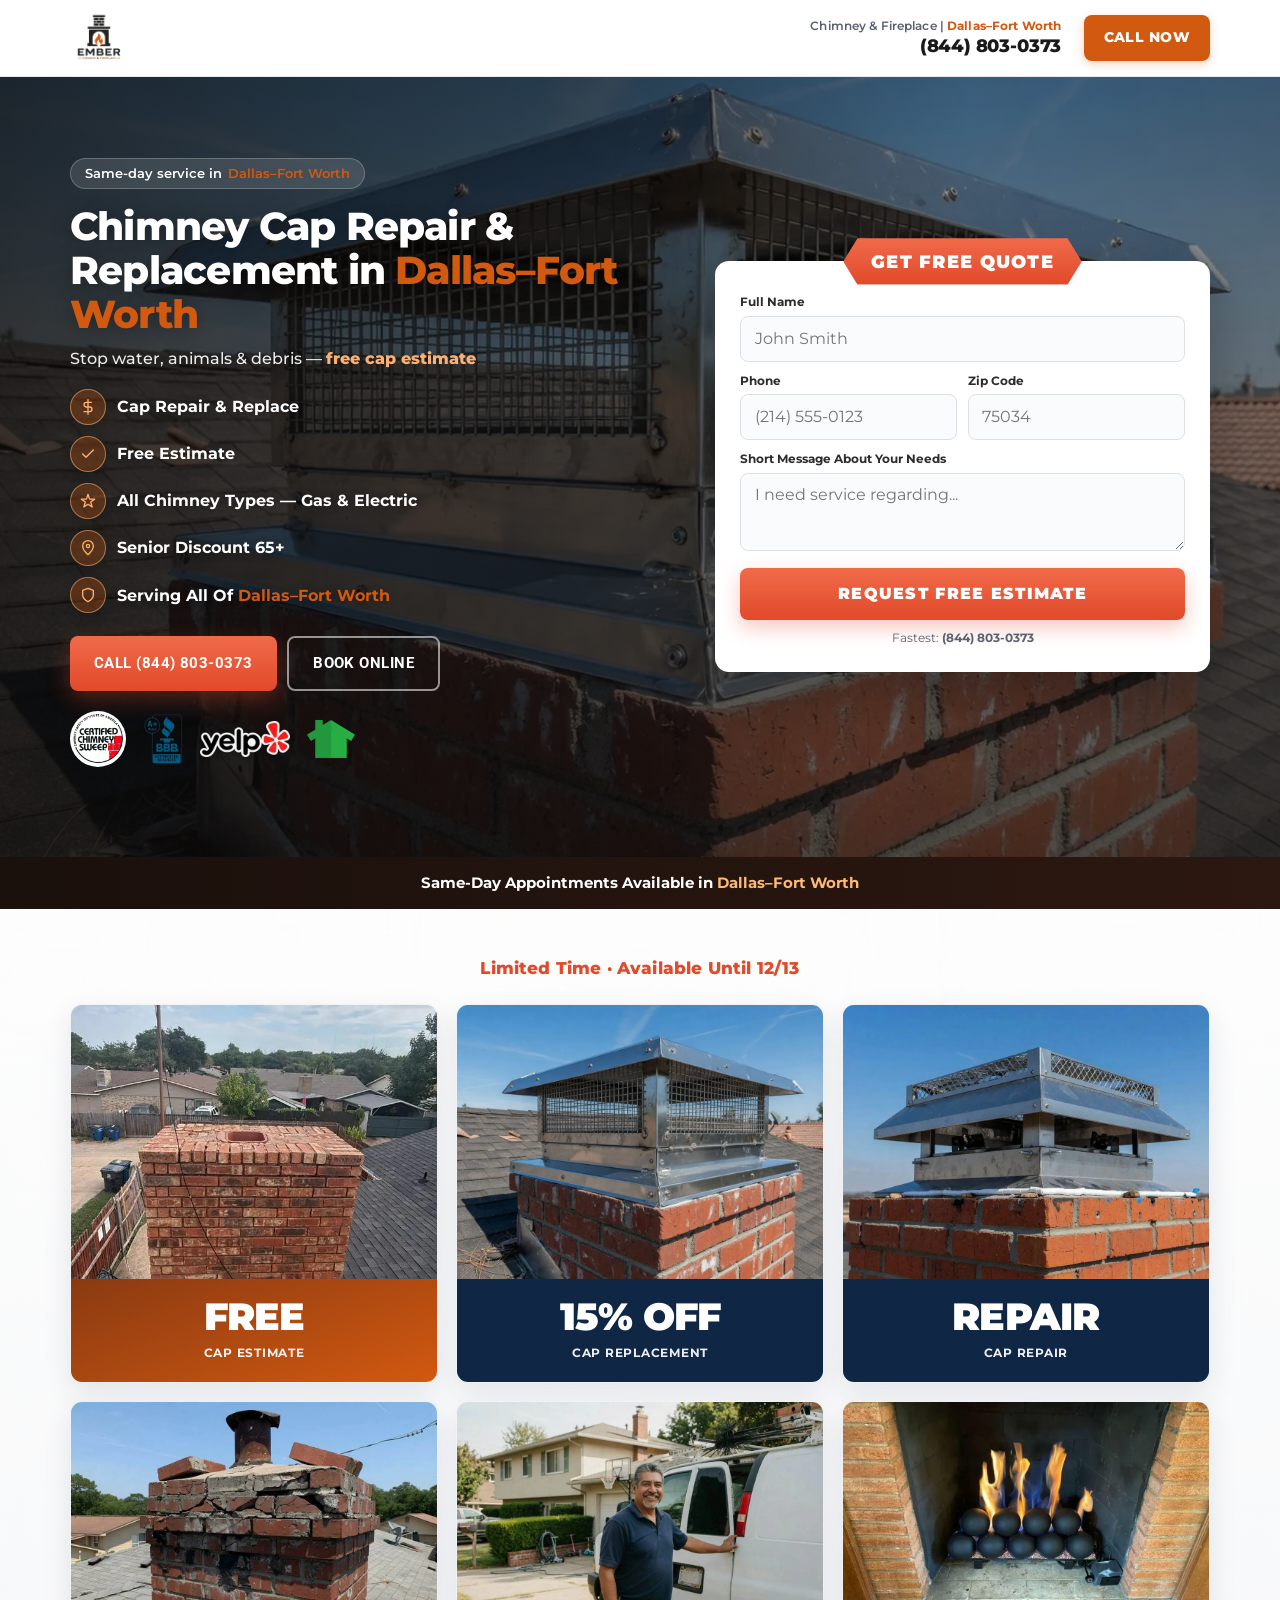
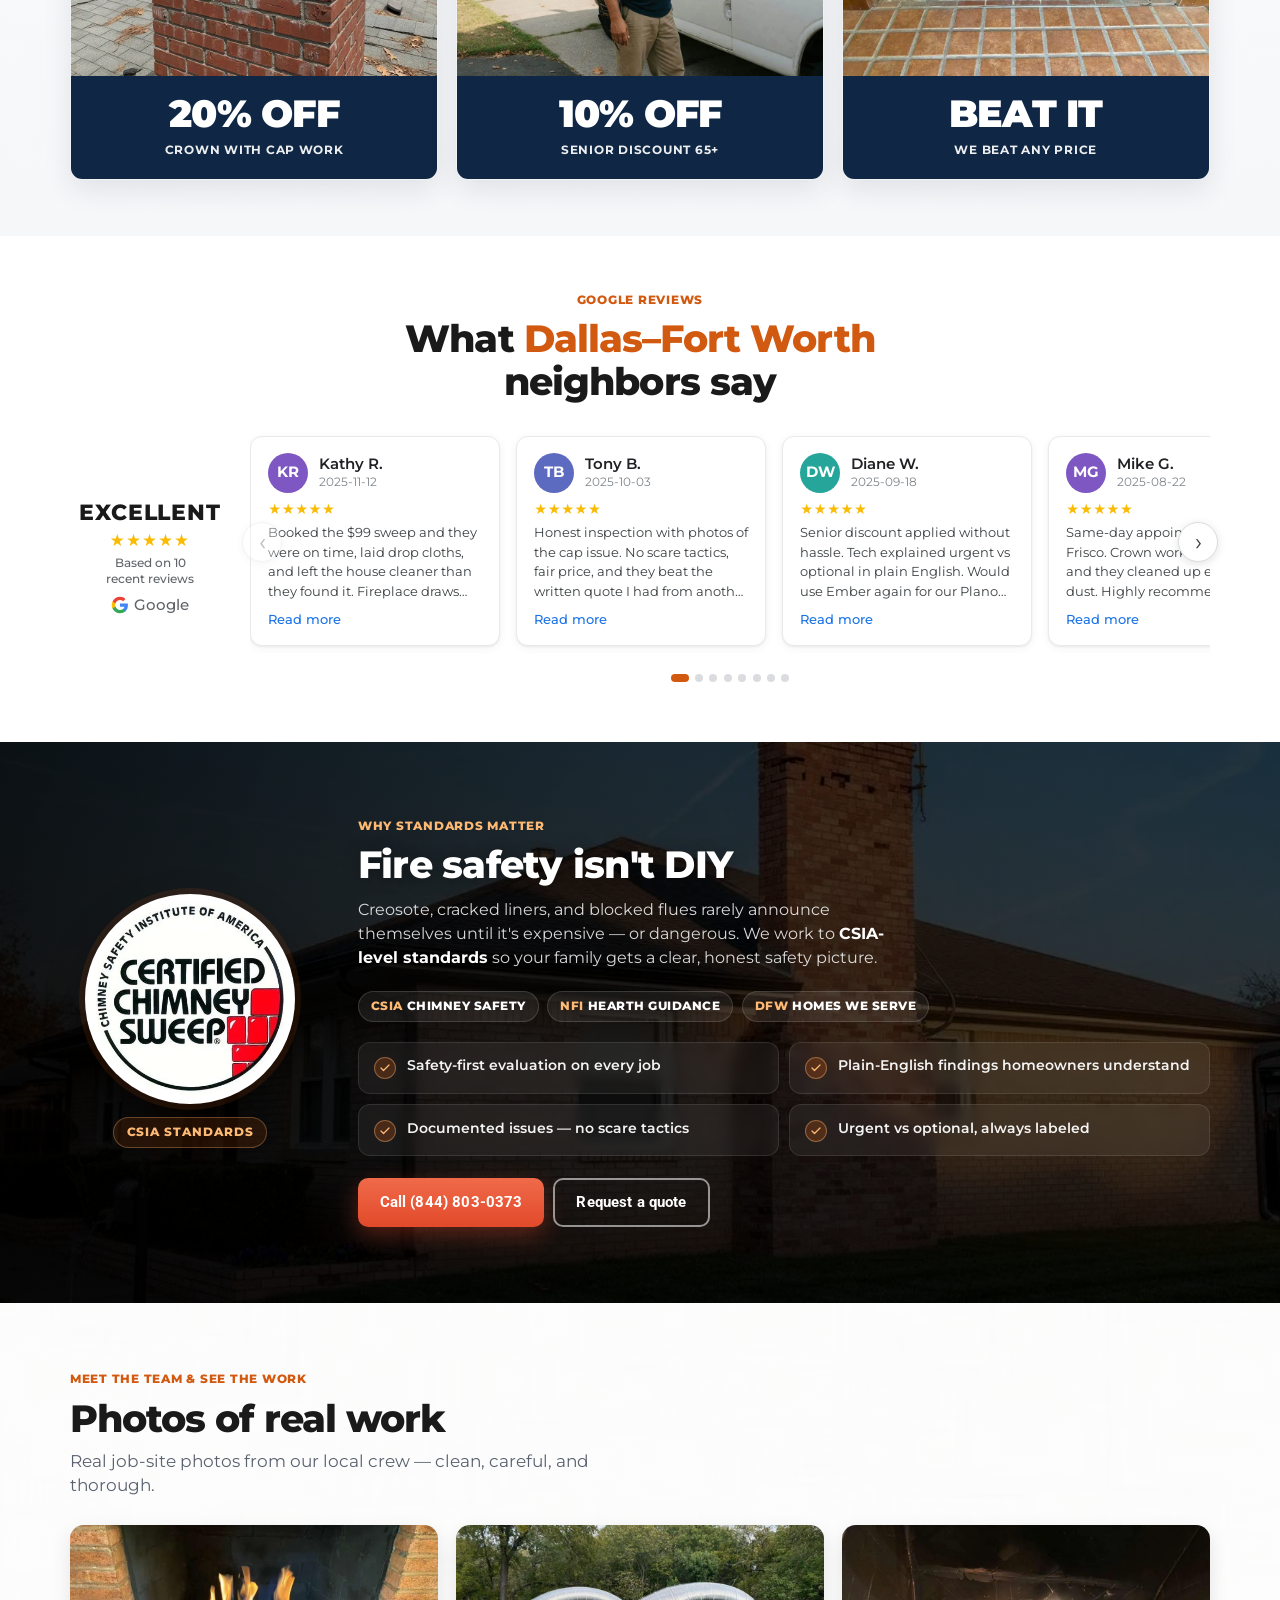
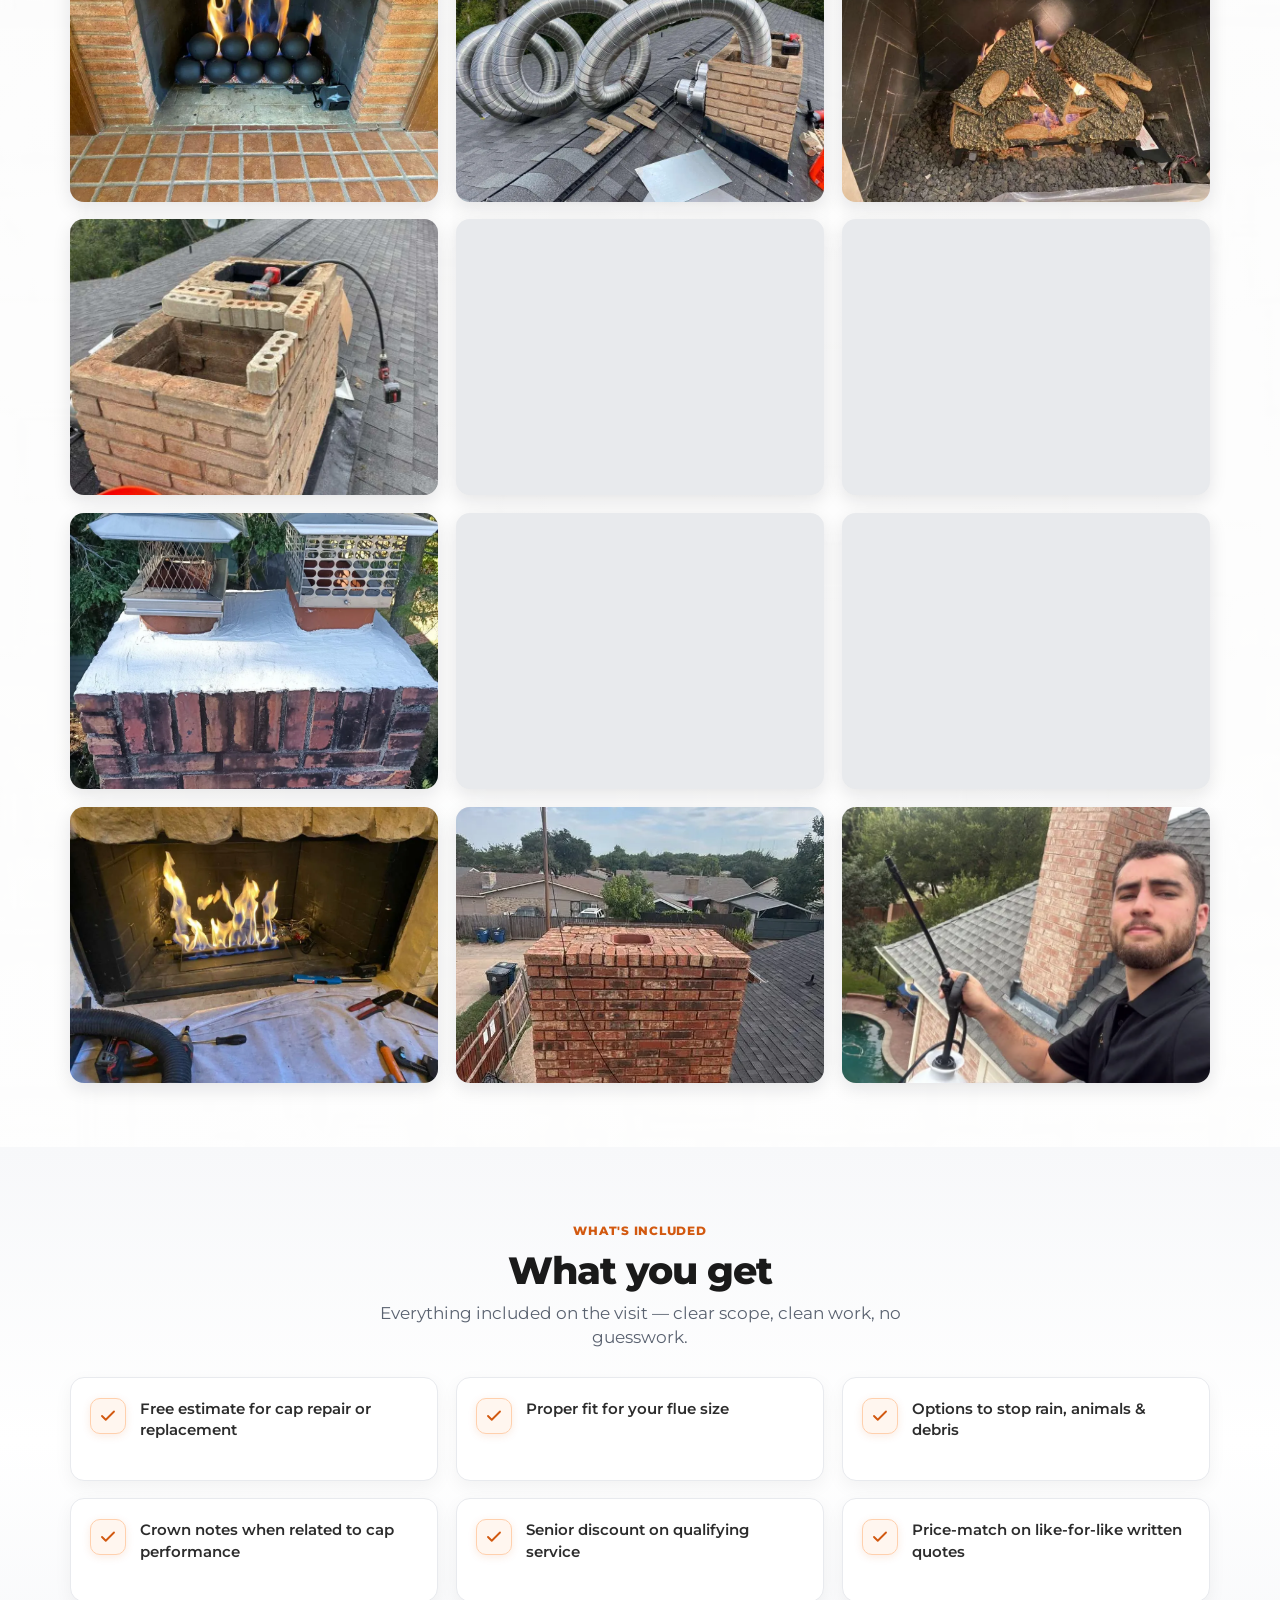
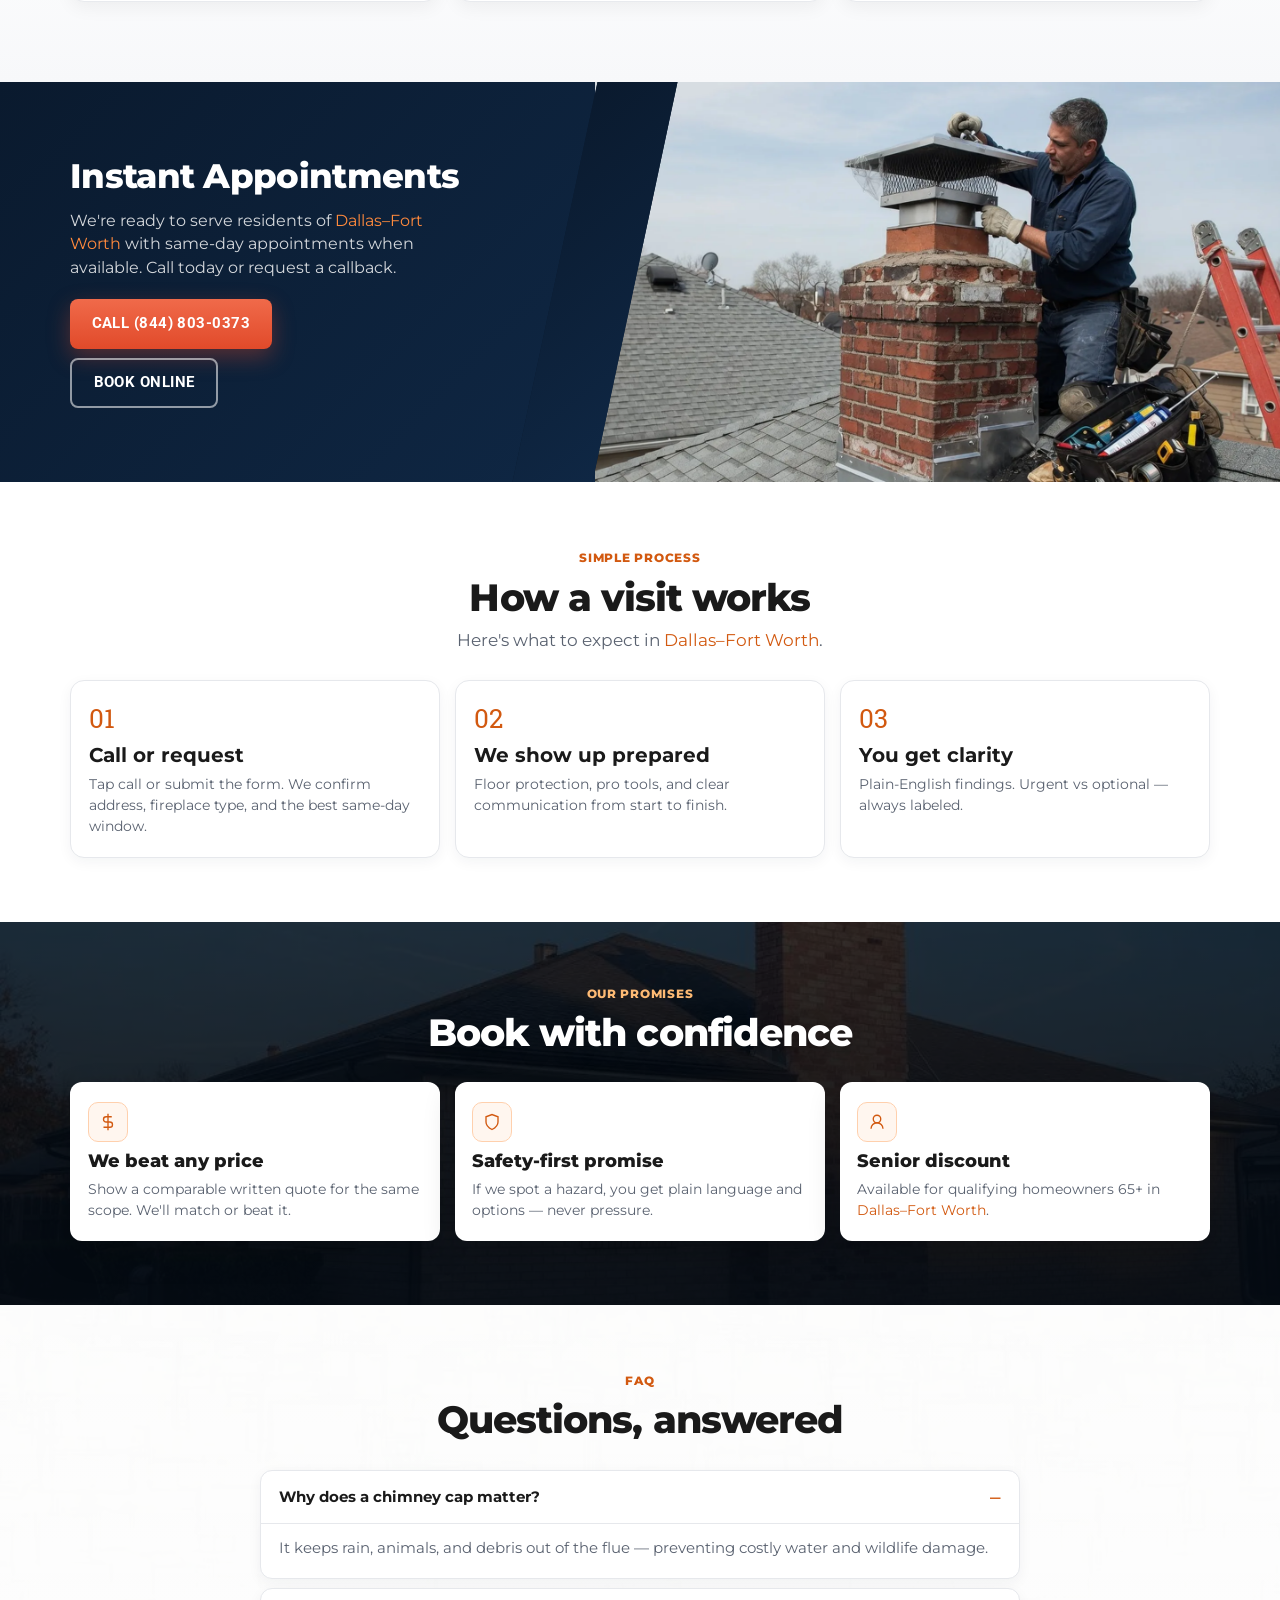
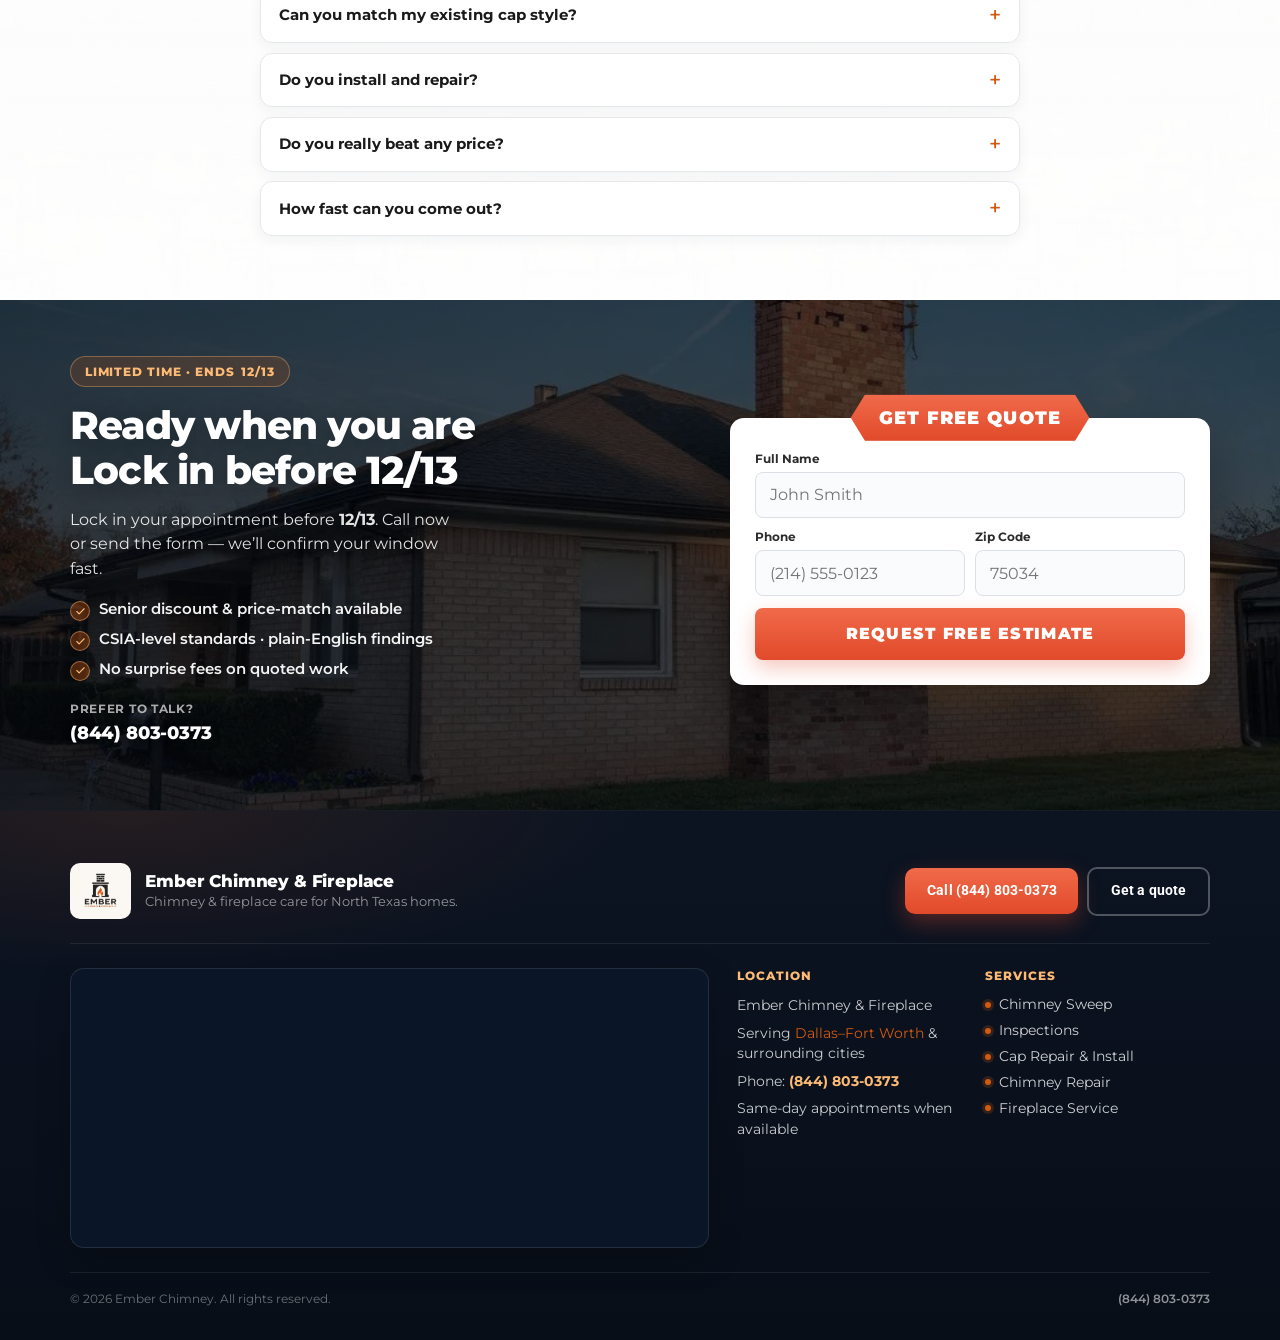
==== offer/chimney-cap/index.html @ f0e09ddd "Add CallRail, Google Ads conversion, and Resend lead email API." ====
<!DOCTYPE html>
<html lang="en">
<head>
  <meta charset="utf-8">
  <meta name="viewport" content="width=device-width, initial-scale=1, viewport-fit=cover">
  <!-- Page 5/5 · chimney-cap -->
  <title>Chimney Cap Repair & Replacement in Dallas–Fort Worth | Free Estimate | Ember Chimney</title>
  <meta name="description" content="Chimney Cap Repair & Replacement in Dallas–Fort Worth. Free estimate, senior discount, we beat any price.">
  <meta name="robots" content="noindex, nofollow">
  <meta name="googlebot" content="noindex, nofollow">
  <meta name="theme-color" content="#0a1a2e">
  <meta name="format-detection" content="telephone=yes">
  <link rel="preconnect" href="https://fonts.googleapis.com">
  <link rel="preconnect" href="https://fonts.gstatic.com" crossorigin>
  <link href="https://fonts.googleapis.com/css2?family=Montserrat:wght@400;500;600;700;800&family=Roboto:wght@400;500;700&family=Roboto+Slab:wght@400;600;700&display=swap" rel="stylesheet">
  <link rel="stylesheet" href="../../assets/css/lp.css?v=31">
  <!-- Google tag (gtag.js) -->
  <script async src="https://www.googletagmanager.com/gtag/js?id=AW-18337676973"></script>
  <script>
    window.dataLayer = window.dataLayer || [];
    function gtag(){dataLayer.push(arguments);}
    gtag('js', new Date());
    gtag('config', 'AW-18337676973');
  </script>
</head>
<body class="lp-canvas">
  <a class="skip-link" href="#book">Skip to quote form</a>

  <header class="site-header" data-header>
    <div class="wrap header-inner">
      <div class="brand">
        <img class="brand-logo" src="../../assets/images/ember-logo.webp" alt="Ember Chimney &amp; Fireplace" width="200" height="56" decoding="async">
      </div>
      <div class="header-local">
        <span class="header-local-label">Chimney &amp; Fireplace | <span class="city">Dallas–Fort Worth</span></span>
        <a class="header-local-phone" href="tel:+18448030373">(844) 803-0373</a>
      </div>
      <a class="header-call" href="tel:+18448030373">Call Now</a>
    </div>
  </header>

  <main>
    <section class="hero-atlas" aria-label="Hero">
      <div class="hero-atlas-bg" style="background-image:url('../../assets/images/photos/hero-cap.webp?v=4')"></div>
      <div class="wrap">
        <div class="hero-left">
          <div class="hero-badge" style="display:inline-flex;align-items:center;gap:.4rem;background:rgba(255,255,255,.12);border:1px solid rgba(255,255,255,.22);border-radius:999px;padding:.35rem .85rem;font-size:.82rem;font-weight:600;margin-bottom:1rem;color:#fff">
            Same-day service in <span class="city">Dallas–Fort Worth</span>
          </div>
          <h1 class="display h1" style="color:#fff;font-size:clamp(1.65rem,4vw,2.45rem);font-weight:800;line-height:1.12;margin:0 0 .65rem"><span class="svc">Chimney Cap Repair &amp; Replacement</span> in <span class="city">Dallas–Fort Worth</span></h1>
          <p class="sub">Stop water, animals &amp; debris — <em>free cap estimate</em></p>
          <ul class="hero-bullets">
            <li><span class="ico"><svg viewBox="0 0 24 24" fill="none" stroke="currentColor" stroke-width="2" stroke-linecap="round" stroke-linejoin="round" aria-hidden="true"><path d="M12 1v22"/><path d="M17 5H9.5a3.5 3.5 0 0 0 0 7h5a3.5 3.5 0 0 1 0 7H6"/></svg></span><span>Cap Repair &amp; Replace</span></li>
            <li><span class="ico"><svg viewBox="0 0 24 24" fill="none" stroke="currentColor" stroke-width="2" stroke-linecap="round" stroke-linejoin="round" aria-hidden="true"><path d="M20 6 9 17l-5-5"/></svg></span><span>Free Estimate</span></li>
            <li><span class="ico"><svg viewBox="0 0 24 24" fill="none" stroke="currentColor" stroke-width="2" stroke-linecap="round" stroke-linejoin="round" aria-hidden="true"><path d="M12 2l2.4 7.2H22l-6 4.4 2.3 7.2L12 16.8 5.7 20.8 8 13.6 2 9.2h7.6z"/></svg></span><span>All Chimney Types — Gas &amp; Electric</span></li>
            <li><span class="ico"><svg viewBox="0 0 24 24" fill="none" stroke="currentColor" stroke-width="2" stroke-linecap="round" stroke-linejoin="round" aria-hidden="true"><path d="M12 22s8-7 8-13a8 8 0 1 0-16 0c0 6 8 13 8 13z"/><circle cx="12" cy="9" r="2.5"/></svg></span><span>Senior Discount 65+</span></li>
            <li><span class="ico"><svg viewBox="0 0 24 24" fill="none" stroke="currentColor" stroke-width="2" stroke-linecap="round" stroke-linejoin="round" aria-hidden="true"><path d="M12 22s8-4 8-10V5l-8-3-8 3v7c0 6 8 10 8 10z"/></svg></span><span>Serving All Of <span class="city">Dallas–Fort Worth</span></span></li>
          </ul>
          <div class="hero-actions">
            <a class="btn btn-coral btn-lg" href="tel:+18448030373">Call (844) 803-0373</a>
            <a class="btn btn-ghost btn-lg" href="#book">Book Online</a>
          </div>
          <div class="hero-mini-badges" aria-label="Trust badges">
            <img src="../../assets/images/badges/CSIA-Badge.webp" alt="CSIA Certified Chimney Sweep" width="80" height="80" loading="lazy">
            <img src="../../assets/images/badges/bbb.webp" alt="BBB Accredited Business" width="60" height="80" loading="lazy">
            <img src="../../assets/images/badges/yelp-logo.webp" alt="Yelp" width="120" height="40" class="badge-yelp" loading="lazy">
            <img src="../../assets/images/badges/nextdoor-logo.webp" alt="Nextdoor" width="48" height="48" class="badge-nextdoor" loading="lazy">
          </div>
        </div>

        <aside class="quote-card" id="book" aria-label="Get a free quote">
          <div class="quote-ribbon">Get Free Quote</div>
          <form data-lp-form data-service="chimney-cap" action="#" method="post" novalidate>
            <div class="field">
              <label for="name">Full Name</label>
              <input id="name" name="name" type="text" autocomplete="name" placeholder="John Smith" required>
            </div>
            <div class="form-row two">
              <div class="field">
                <label for="phone">Phone</label>
                <input id="phone" name="phone" type="tel" autocomplete="tel" inputmode="tel" placeholder="(214) 555-0123" required>
              </div>
              <div class="field">
                <label for="zip">Zip Code</label>
                <input id="zip" name="zip" type="text" inputmode="numeric" autocomplete="postal-code" maxlength="10" placeholder="75034" required>
              </div>
            </div>
            <div class="field">
              <label for="msg">Short Message About Your Needs</label>
              <textarea id="msg" name="message" placeholder="I need service regarding..."></textarea>
            </div>
            <button class="btn-send" type="submit">Request Free Estimate</button>
            <p class="form-status" role="status" aria-live="polite"></p>
            <p class="form-note" style="margin-top:.65rem;font-size:.78rem;color:var(--muted);text-align:center">Fastest: <a href="tel:+18448030373"><strong>(844) 803-0373</strong></a></p>
          </form>
        </aside>
      </div>
    </section>

    <div class="appt-band">
      <div class="wrap">
        Same-Day Appointments Available in <span class="city">Dallas–Fort Worth</span>
      </div>
    </div>

    <!-- Offers / discounts (Atlas-style) -->
    <section class="offers-atlas" id="offers">
      <div class="wrap">
        <p class="offers-date">Limited Time · Available Until <span data-offer-end>7/27</span></p>
                <div class="deal-grid">
          <article class="deal-card featured">
            <a class="deal-link" href="#book">
              <div class="deal-photo">
                <img src="../../assets/images/photos/work-real-12.webp" alt="Free chimney cap estimate" width="640" height="480" loading="lazy" decoding="async">
              </div>
              <div class="deal-body">
                <div class="deal-amount">FREE</div>
                <div class="deal-label">Cap Estimate</div>
              </div>
            </a>
          </article>
          <article class="deal-card">
            <a class="deal-link" href="#book">
              <div class="deal-photo">
                <img src="../../assets/images/photos/gen-cap-new.webp" alt="15% off chimney cap replacement" width="640" height="480" loading="lazy" decoding="async">
              </div>
              <div class="deal-body">
                <div class="deal-amount">15% OFF</div>
                <div class="deal-label">Cap Replacement</div>
              </div>
            </a>
          </article>
          <article class="deal-card">
            <a class="deal-link" href="#book">
              <div class="deal-photo">
                <img src="../../assets/images/photos/cap-repair-offer.webp" alt="Chimney cap repair" width="640" height="480" loading="lazy" decoding="async">
              </div>
              <div class="deal-body">
                <div class="deal-amount">REPAIR</div>
                <div class="deal-label">Cap Repair</div>
              </div>
            </a>
          </article>
          <article class="deal-card">
            <a class="deal-link" href="#book">
              <div class="deal-photo">
                <img src="../../assets/images/photos/crown-repair-offer.webp" alt="20% off crown with cap work" width="640" height="480" loading="lazy" decoding="async">
              </div>
              <div class="deal-body">
                <div class="deal-amount">20% OFF</div>
                <div class="deal-label">Crown With Cap Work</div>
              </div>
            </a>
          </article>
          <article class="deal-card">
            <a class="deal-link" href="tel:+18448030373">
              <div class="deal-photo">
                <img src="../../assets/images/photos/owner-local.webp" alt="Senior Discount 65+" width="640" height="480" loading="lazy" decoding="async">
              </div>
              <div class="deal-body">
                <div class="deal-amount">10% OFF</div>
                <div class="deal-label">Senior Discount 65+</div>
              </div>
            </a>
          </article>
          <article class="deal-card">
            <a class="deal-link" href="tel:+18448030373">
              <div class="deal-photo">
                <img src="../../assets/images/photos/deal-job.webp" alt="Price match — we beat any price" width="640" height="480" loading="lazy" decoding="async">
              </div>
              <div class="deal-body">
                <div class="deal-amount">BEAT IT</div>
                <div class="deal-label">We Beat Any Price</div>
              </div>
            </a>
          </article>
        </div>
      </div>
    </section>
    <!-- Google reviews slider -->
    <section class="reviews-atlas" id="reviews">
      <div class="wrap">
        <div class="section-head center">
          <div class="eyebrow">Google reviews</div>
          <h2 class="display h2">What <span class="city">Dallas–Fort Worth</span> neighbors say</h2>
        </div>
        <div class="google-reviews-slider" data-reviews-slider>
          <div class="google-excellent">
            <div class="ge-label">Excellent</div>
            <div class="ge-stars" aria-label="5 out of 5 stars">★★★★★</div>
            <div class="ge-based">Based on 10<br>recent reviews</div>
            <div class="ge-google">
              <svg viewBox="0 0 24 24" aria-hidden="true"><path fill="#4285F4" d="M22.56 12.25c0-.78-.07-1.53-.2-2.25H12v4.26h5.92c-.26 1.37-1.04 2.53-2.21 3.31v2.77h3.57c2.08-1.92 3.28-4.74 3.28-8.09z"/><path fill="#34A853" d="M12 23c2.97 0 5.46-.98 7.28-2.66l-3.57-2.77c-.98.66-2.23 1.06-3.71 1.06-2.86 0-5.29-1.93-6.16-4.53H2.18v2.84C3.99 20.53 7.7 23 12 23z"/><path fill="#FBBC05" d="M5.84 14.09c-.22-.66-.35-1.36-.35-2.09s.13-1.43.35-2.09V7.07H2.18C1.43 8.55 1 10.22 1 12s.43 3.45 1.18 4.93l2.85-2.22.81-.62z"/><path fill="#EA4335" d="M12 5.38c1.62 0 3.06.56 4.21 1.64l3.15-3.15C17.45 2.09 14.97 1 12 1 7.7 1 3.99 3.47 2.18 7.07l3.66 2.84c.87-2.6 3.3-4.53 6.16-4.53z"/></svg>
              Google
            </div>
          </div>
          <div class="g-slider-viewport">
            <button type="button" class="g-slider-btn g-slider-prev" data-slider-prev aria-label="Previous reviews">‹</button>
            <div class="google-reviews-track" data-slider-track>
          <article class="g-review-card" role="group" aria-label="Review by Kathy R.">
            <div class="g-review-top">
              <div class="g-review-avatar c1" aria-hidden="true">KR</div>
              <div class="g-review-meta">
                <strong>Kathy R.</strong>
                <time datetime="2025-11-12">2025-11-12</time>
              </div>
            </div>
            <div class="g-review-stars" aria-label="5 stars">★★★★★</div>
            <blockquote>Booked the $99 sweep and they were on time, laid drop cloths, and left the house cleaner than they found it. Fireplace draws great now.</blockquote>
            <button type="button" class="g-review-more" data-review-more>Read more</button>
          </article>
          <article class="g-review-card" role="group" aria-label="Review by Tony B.">
            <div class="g-review-top">
              <div class="g-review-avatar c2" aria-hidden="true">TB</div>
              <div class="g-review-meta">
                <strong>Tony B.</strong>
                <time datetime="2025-10-03">2025-10-03</time>
              </div>
            </div>
            <div class="g-review-stars" aria-label="5 stars">★★★★★</div>
            <blockquote>Honest inspection with photos of the cap issue. No scare tactics, fair price, and they beat the written quote I had from another company.</blockquote>
            <button type="button" class="g-review-more" data-review-more>Read more</button>
          </article>
          <article class="g-review-card" role="group" aria-label="Review by Diane W.">
            <div class="g-review-top">
              <div class="g-review-avatar c3" aria-hidden="true">DW</div>
              <div class="g-review-meta">
                <strong>Diane W.</strong>
                <time datetime="2025-09-18">2025-09-18</time>
              </div>
            </div>
            <div class="g-review-stars" aria-label="5 stars">★★★★★</div>
            <blockquote>Senior discount applied without hassle. Tech explained urgent vs optional in plain English. Would use Ember again for our Plano home.</blockquote>
            <button type="button" class="g-review-more" data-review-more>Read more</button>
          </article>
          <article class="g-review-card" role="group" aria-label="Review by Mike G.">
            <div class="g-review-top">
              <div class="g-review-avatar c1" aria-hidden="true">MG</div>
              <div class="g-review-meta">
                <strong>Mike G.</strong>
                <time datetime="2025-08-22">2025-08-22</time>
              </div>
            </div>
            <div class="g-review-stars" aria-label="5 stars">★★★★★</div>
            <blockquote>Same-day appointment in Frisco. Crown work looks solid and they cleaned up every bit of dust. Highly recommend.</blockquote>
            <button type="button" class="g-review-more" data-review-more>Read more</button>
          </article>
          <article class="g-review-card" role="group" aria-label="Review by Jennifer S.">
            <div class="g-review-top">
              <div class="g-review-avatar c2" aria-hidden="true">JS</div>
              <div class="g-review-meta">
                <strong>Jennifer S.</strong>
                <time datetime="2025-08-05">2025-08-05</time>
              </div>
            </div>
            <div class="g-review-stars" aria-label="5 stars">★★★★★</div>
            <blockquote>Had animals in the flue — new cap install was quick and the price matched what they quoted on the phone. Professional crew.</blockquote>
            <button type="button" class="g-review-more" data-review-more>Read more</button>
          </article>
          <article class="g-review-card" role="group" aria-label="Review by Chris P.">
            <div class="g-review-top">
              <div class="g-review-avatar c3" aria-hidden="true">CP</div>
              <div class="g-review-meta">
                <strong>Chris P.</strong>
                <time datetime="2025-07-19">2025-07-19</time>
              </div>
            </div>
            <div class="g-review-stars" aria-label="5 stars">★★★★★</div>
            <blockquote>Gas fireplace was acting up. They diagnosed it on site, fixed it same visit, and walked me through maintenance tips.</blockquote>
            <button type="button" class="g-review-more" data-review-more>Read more</button>
          </article>
          <article class="g-review-card" role="group" aria-label="Review by Amy M.">
            <div class="g-review-top">
              <div class="g-review-avatar c1" aria-hidden="true">AM</div>
              <div class="g-review-meta">
                <strong>Amy M.</strong>
                <time datetime="2025-06-28">2025-06-28</time>
              </div>
            </div>
            <div class="g-review-stars" aria-label="5 stars">★★★★★</div>
            <blockquote>Used Ember for chimney repair after a storm. Clear options, no pressure, and the price-match promise was real.</blockquote>
            <button type="button" class="g-review-more" data-review-more>Read more</button>
          </article>
          <article class="g-review-card" role="group" aria-label="Review by Ron H.">
            <div class="g-review-top">
              <div class="g-review-avatar c2" aria-hidden="true">RH</div>
              <div class="g-review-meta">
                <strong>Ron H.</strong>
                <time datetime="2025-06-02">2025-06-02</time>
              </div>
            </div>
            <div class="g-review-stars" aria-label="5 stars">★★★★★</div>
            <blockquote>Inspection was thorough. Got photos of liner wear and a written plan. Felt like a neighbor helping, not a sales pitch.</blockquote>
            <button type="button" class="g-review-more" data-review-more>Read more</button>
          </article>
          <article class="g-review-card" role="group" aria-label="Review by Lisa C.">
            <div class="g-review-top">
              <div class="g-review-avatar c3" aria-hidden="true">LC</div>
              <div class="g-review-meta">
                <strong>Lisa C.</strong>
                <time datetime="2025-05-14">2025-05-14</time>
              </div>
            </div>
            <div class="g-review-stars" aria-label="5 stars">★★★★★</div>
            <blockquote>Called for a sweep before winter. On time, respectful of our floors, and the $99 special was exactly as advertised.</blockquote>
            <button type="button" class="g-review-more" data-review-more>Read more</button>
          </article>
          <article class="g-review-card" role="group" aria-label="Review by Brian D.">
            <div class="g-review-top">
              <div class="g-review-avatar c1" aria-hidden="true">BD</div>
              <div class="g-review-meta">
                <strong>Brian D.</strong>
                <time datetime="2025-04-30">2025-04-30</time>
              </div>
            </div>
            <div class="g-review-stars" aria-label="5 stars">★★★★★</div>
            <blockquote>McKinney homeowner here — great communication from booking to finish. Will call them for the next inspection too.</blockquote>
            <button type="button" class="g-review-more" data-review-more>Read more</button>
          </article>
            </div>
            <button type="button" class="g-slider-btn g-slider-next" data-slider-next aria-label="Next reviews">›</button>
          </div>
          <div class="g-slider-dots" data-slider-dots aria-hidden="true"></div>
        </div>
      </div>
    </section>


    <!-- CSIA emphasis -->
    <section class="csia-emphasis" id="csia">
      <div class="csia-emphasis-bg" style="background-image:url('../../assets/images/photos/hero-chimney-home.webp?v=2')" aria-hidden="true"></div>
      <div class="wrap">
        <div class="csia-seal-wrap">
          <div class="csia-seal-ring">
            <img src="../../assets/images/badges/CSIA-Badge.webp" alt="CSIA Certified Chimney Sweep" width="200" height="200" loading="lazy" decoding="async">
          </div>
          <span class="csia-seal-tag">CSIA standards</span>
        </div>
        <div class="csia-copy">
          <div class="eyebrow">Why standards matter</div>
          <h2>Fire safety isn't DIY</h2>
          <p>Creosote, cracked liners, and blocked flues rarely announce themselves until it's expensive — or dangerous. We work to <strong>CSIA-level standards</strong> so your family gets a clear, honest safety picture.</p>
          <div class="csia-meta">
            <span class="csia-chip"><strong>CSIA</strong> chimney safety</span>
            <span class="csia-chip"><strong>NFI</strong> hearth guidance</span>
            <span class="csia-chip"><strong>DFW</strong> homes we serve</span>
          </div>
          <ul class="csia-points">
            <li>Safety-first evaluation on every job</li>
            <li>Plain-English findings homeowners understand</li>
            <li>Documented issues — no scare tactics</li>
            <li>Urgent vs optional, always labeled</li>
          </ul>
          <div class="csia-actions">
            <a class="btn btn-coral" href="tel:+18448030373">Call (844) 803-0373</a>
            <a class="btn btn-ghost" href="#book">Request a quote</a>
          </div>
        </div>
      </div>
    </section>


    <!-- Work photos -->
    <section class="section section-tint" id="story">
      <div class="wrap">
        <div class="section-head">
          <div class="eyebrow">Meet the team &amp; see the work</div>
          <h2 class="display h2">Photos of real work</h2>
          <p class="lead">Real job-site photos from our local crew — clean, careful, and thorough.</p>
        </div>
        <div class="work-grid">
          <figure class="work-shot">
            <img src="../../assets/images/photos/work-real-01.webp" alt="Ember Chimney real job photo 1" width="1024" height="768" loading="lazy" decoding="async">
          </figure>
          <figure class="work-shot">
            <img src="../../assets/images/photos/work-real-02.webp" alt="Ember Chimney real job photo 2" width="1024" height="768" loading="lazy" decoding="async">
          </figure>
          <figure class="work-shot">
            <img src="../../assets/images/photos/work-real-03.webp" alt="Ember Chimney real job photo 3" width="1024" height="768" loading="lazy" decoding="async">
          </figure>
          <figure class="work-shot">
            <img src="../../assets/images/photos/work-real-04.webp" alt="Ember Chimney real job photo 4" width="1024" height="768" loading="lazy" decoding="async">
          </figure>
          <figure class="work-shot">
            <img src="../../assets/images/photos/work-real-05.webp" alt="Ember Chimney real job photo 5" width="1024" height="768" loading="lazy" decoding="async">
          </figure>
          <figure class="work-shot">
            <img src="../../assets/images/photos/work-real-07.webp" alt="Ember Chimney real job photo 7" width="1024" height="768" loading="lazy" decoding="async">
          </figure>
          <figure class="work-shot">
            <img src="../../assets/images/photos/work-real-08.webp" alt="Ember Chimney real job photo 8" width="1024" height="768" loading="lazy" decoding="async">
          </figure>
          <figure class="work-shot">
            <img src="../../assets/images/photos/work-real-09.webp" alt="Ember Chimney real job photo 9" width="1024" height="768" loading="lazy" decoding="async">
          </figure>
          <figure class="work-shot">
            <img src="../../assets/images/photos/work-real-10.webp" alt="Ember Chimney real job photo 10" width="1024" height="768" loading="lazy" decoding="async">
          </figure>
          <figure class="work-shot">
            <img src="../../assets/images/photos/work-real-11.webp" alt="Ember Chimney real job photo 11" width="1024" height="768" loading="lazy" decoding="async">
          </figure>
          <figure class="work-shot">
            <img src="../../assets/images/photos/work-real-12.webp" alt="Ember Chimney real job photo 12" width="1024" height="768" loading="lazy" decoding="async">
          </figure>
          <figure class="work-shot">
            <img src="../../assets/images/photos/work-real-13.webp" alt="Ember Chimney real job photo 13" width="1024" height="768" loading="lazy" decoding="async">
          </figure>
        </div>
      </div>
    </section>

    <!-- What's included (page-specific) -->
    <section class="section" id="included">
      <div class="wrap">
        <div class="section-head center">
          <div class="eyebrow">What's included</div>
          <h2 class="display h2">What you get</h2>
          <p class="lead">Everything included on the visit — clear scope, clean work, no guesswork.</p>
        </div>
        <ul class="included-list">
            <li>Free estimate for cap repair or replacement</li>
            <li>Proper fit for your flue size</li>
            <li>Options to stop rain, animals &amp; debris</li>
            <li>Crown notes when related to cap performance</li>
            <li>Senior discount on qualifying service</li>
            <li>Price-match on like-for-like written quotes</li>
        </ul>
      </div>
    </section>

    <!-- Instant appointments split -->
    <section class="split-cta" aria-label="Book now">
      <div class="split-cta-copy">
        <h2>Instant Appointments</h2>
        <p>We're ready to serve residents of <span class="city">Dallas–Fort Worth</span> with same-day appointments when available. Call today or request a callback.</p>
        <div class="split-cta-actions">
          <a class="btn btn-coral" href="tel:+18448030373">Call (844) 803-0373</a>
          <a class="btn btn-ghost" href="#book">Book Online</a>
        </div>
      </div>
      <div class="split-cta-media" style="background-image:url('../../assets/images/photos/instant-appointments-cap.webp?v=2');background-position:center top" role="img" aria-label="Chimney cap installation"></div>
    </section>

    <!-- How it works -->
    <section class="section" id="how">
      <div class="wrap">
        <div class="section-head center">
          <div class="eyebrow">Simple process</div>
          <h2 class="display h2">How a visit works</h2>
          <p class="lead">Here's what to expect in <span class="city">Dallas–Fort Worth</span>.</p>
        </div>
        <div class="process">
          <article class="step">
            <h3 class="h3">Call or request</h3>
            <p>Tap call or submit the form. We confirm address, fireplace type, and the best same-day window.</p>
          </article>
          <article class="step">
            <h3 class="h3">We show up prepared</h3>
            <p>Floor protection, pro tools, and clear communication from start to finish.</p>
          </article>
          <article class="step">
            <h3 class="h3">You get clarity</h3>
            <p>Plain-English findings. Urgent vs optional — always labeled.</p>
          </article>
        </div>
      </div>
    </section>

    <!-- Guarantees / promises -->
    <section class="promises-band" id="guarantees">
      <div class="promises-band-bg" style="background-image:url('../../assets/images/photos/hero-chimney-home.webp')" aria-hidden="true"></div>
      <div class="wrap">
        <div class="section-head center">
          <div class="eyebrow">Our promises</div>
          <h2 class="display h2">Book with confidence</h2>
        </div>
        <div class="guarantee-grid">
          <article class="g-card hot">
            <div class="g-icon" aria-hidden="true"><svg viewBox="0 0 24 24" fill="none" stroke="currentColor" stroke-width="1.8"><path d="M12 1v22"/><path d="M17 5H9.5a3.5 3.5 0 0 0 0 7h5a3.5 3.5 0 0 1 0 7H6"/></svg></div>
            <h3>We beat any price</h3>
            <p>Show a comparable written quote for the same scope. We'll match or beat it.</p>
          </article>
          <article class="g-card">
            <div class="g-icon" aria-hidden="true"><svg viewBox="0 0 24 24" fill="none" stroke="currentColor" stroke-width="1.8"><path d="M12 22s8-4 8-10V5l-8-3-8 3v7c0 6 8 10 8 10z"/></svg></div>
            <h3>Safety-first promise</h3>
            <p>If we spot a hazard, you get plain language and options — never pressure.</p>
          </article>
          <article class="g-card">
            <div class="g-icon" aria-hidden="true"><svg viewBox="0 0 24 24" fill="none" stroke="currentColor" stroke-width="1.8"><circle cx="12" cy="8" r="5"/><path d="M20 21a8 8 0 1 0-16 0"/></svg></div>
            <h3>Senior discount</h3>
            <p>Available for qualifying homeowners 65+ in <span class="city">Dallas–Fort Worth</span>.</p>
          </article>
        </div>
      </div>
    </section>

    <!-- FAQ page-specific -->
    <section class="section section-tint" id="faq">
      <div class="wrap-narrow">
        <div class="section-head center">
          <div class="eyebrow">FAQ</div>
          <h2 class="display h2">Questions, answered</h2>
        </div>
        <div class="faq-list">
          <details class="faq-item" open>
            <summary>Why does a chimney cap matter?</summary>
            <div class="faq-a">It keeps rain, animals, and debris out of the flue — preventing costly water and wildlife damage.</div>
          </details>
          <details class="faq-item">
            <summary>Can you match my existing cap style?</summary>
            <div class="faq-a">Often yes. We recommend the right fit for your flue size and home.</div>
          </details>
          <details class="faq-item">
            <summary>Do you install and repair?</summary>
            <div class="faq-a">Both. We'll tell you if repair is enough or replacement is smarter.</div>
          </details>
          <details class="faq-item">
            <summary>Do you really beat any price?</summary>
            <div class="faq-a">Yes — on like-for-like written quotes for the same scope.</div>
          </details>
          <details class="faq-item">
            <summary>How fast can you come out?</summary>
            <div class="faq-a">Same-day when available. Call <a href="tel:+18448030373">(844) 803-0373</a>.</div>
          </details>
        </div>
      </div>
    </section>

    <!-- Bottom form -->
    <section class="bottom-form" id="contact">
      <div class="bottom-form-bg" style="background-image:url('../../assets/images/photos/hero-chimney-home.webp')"></div>
      <div class="wrap">
                <div class="bottom-form-msg">
          <div class="bf-eyebrow">Limited time · Ends <span data-offer-end>7/27</span></div>
          <h2>Ready when you are<br>Lock in before <span data-offer-end>7/27</span></h2>
          <p class="bf-lead">Lock in your appointment before <strong class="bf-date" data-offer-end>7/27</strong>. Call now or send the form — we’ll confirm your window fast.</p>
          <ul class="bf-points">
            <li>Senior discount &amp; price-match available</li>
            <li>CSIA-level standards · plain-English findings</li>
            <li>No surprise fees on quoted work</li>
          </ul>
          <div>
            <span class="bf-phone-label">Prefer to talk?</span>
            <a class="bf-phone" href="tel:+18448030373">(844) 803-0373</a>
          </div>
        </div>
        <aside class="quote-card" aria-label="Request a callback">
          <div class="quote-ribbon">Get Free Quote</div>
          <form data-lp-form data-service="chimney-cap" action="#" method="post" novalidate>
            <div class="field">
              <label for="name2">Full Name</label>
              <input id="name2" name="name" type="text" autocomplete="name" placeholder="John Smith" required>
            </div>
            <div class="form-row two">
              <div class="field">
                <label for="phone2">Phone</label>
                <input id="phone2" name="phone" type="tel" autocomplete="tel" inputmode="tel" placeholder="(214) 555-0123" required>
              </div>
              <div class="field">
                <label for="zip2">Zip Code</label>
                <input id="zip2" name="zip" type="text" inputmode="numeric" autocomplete="postal-code" maxlength="10" placeholder="75034" required>
              </div>
            </div>
            <button class="btn-send" type="submit">Request Free Estimate</button>
            <p class="form-status" role="status" aria-live="polite"></p>
          </form>
        </aside>
      </div>
    </section>
  </main>

  <footer class="site-footer">
    <div class="wrap">
      <div class="footer-top">
        <div class="footer-brand">
          <img src="../../assets/images/ember-logo.webp" alt="Ember Chimney &amp; Fireplace" width="144" height="144" loading="lazy" decoding="async">
          <div class="footer-brand-text">
            <strong>Ember Chimney &amp; Fireplace</strong>
            <span>Chimney &amp; fireplace care for North Texas homes.</span>
          </div>
        </div>
        <div class="footer-top-cta">
          <a class="btn btn-coral" href="tel:+18448030373">Call (844) 803-0373</a>
          <a class="btn btn-ghost" href="#book">Get a quote</a>
        </div>
      </div>

      <div class="footer-main">
        <div class="footer-map">
          <iframe
            src="https://www.google.com/maps/embed?pb=!1m18!1m12!1m3!1d3350.4753144337756!2d-97.15533839999999!3d32.8855991!2m3!1f0!2f0!3f0!3m2!1i1024!2i768!4f13.1!3m3!1m2!1s0x864dd5424c57b88f%3A0x57c02e2ee402b0b0!2sEmber%20Chimney%20%26%20Fireplace!5e0!3m2!1sen!2sus!4v1785283434606!5m2!1sen!2sus"
            title="Ember Chimney &amp; Fireplace on Google Maps"
            loading="lazy"
            referrerpolicy="strict-origin-when-cross-origin"
            allowfullscreen=""
          ></iframe>
        </div>
        <div class="footer-side">
          <div class="footer-block">
            <h3>Location</h3>
            <p class="footer-line">Ember Chimney &amp; Fireplace</p>
            <p class="footer-line">Serving <span class="city">Dallas–Fort Worth</span> &amp; surrounding cities</p>
            <p class="footer-line">Phone: <a href="tel:+18448030373">(844) 803-0373</a></p>
            <p class="footer-line">Same-day appointments when available</p>
          </div>
          <div class="footer-block">
            <h3>Services</h3>
            <ul class="footer-services">
              <li>Chimney Sweep</li>
              <li>Inspections</li>
              <li>Cap Repair &amp; Install</li>
              <li>Chimney Repair</li>
              <li>Fireplace Service</li>
            </ul>
          </div>
        </div>
      </div>

      <div class="footer-meta">
        <span>&copy; <span data-year>2026</span> Ember Chimney. All rights reserved.</span>
        <a href="tel:+18448030373">(844) 803-0373</a>
      </div>
    </div>
  </footer>

<div class="sticky-bar" role="region" aria-label="Quick contact">
    <div class="sticky-inner">
      <a class="btn btn-outline" href="#book">Free Estimate</a>
      <a class="btn btn-coral" href="tel:+18448030373">Call Now</a>
    </div>
  </div>


  <script>
  (function(){
    var GEO = {
      "1026178":"Allen","1026193":"Argyle","1026215":"Bedford","1026271":"Carrollton",
      "1026278":"Celina","1026306":"Colleyville","1026317":"Coppell","1026350":"Denton",
      "1026385":"Euless","1026398":"Flower Mound","1026407":"Frisco","1026441":"Grapevine",
      "9052131":"Highland Park","9052132":"Highland Village","1026490":"Hurst","1026518":"Keller",
      "9189634":"Lantana","1026556":"Lewisville","1026562":"Little Elm","1026607":"McKinney",
      "1026658":"North Richland Hills","1026695":"Plano","1026716":"Prosper","1026729":"Richardson",
      "1026741":"Rockwall","1026804":"Southlake","1026836":"The Colony","9053007":"Trophy Club",
      "9053028":"University Park","9053138":"Westlake"
    };
    var loc = new URLSearchParams(location.search).get('loc');
    var city = GEO[loc];
    if(city){
      document.querySelectorAll('.city').forEach(function(el){ el.textContent = city; });
      document.title = document.title.replace('Dallas\u2013Fort Worth', city);
    }
  })();
  </script>


  <script>
  (function(){
    /* Whitelist ONLY — never render the raw URL parameter into the page.
       Keys must stay in sync with the ad group's keyword list (Yuval supplies updates). */
    var KW = {
      "chimney cap": "Chimney Cap Repair & Replacement",
      "chimney cap installation": "Chimney Cap Installation",
      "chimney cap installation near me": "Chimney Cap Installation",
      "chimney cap replacement": "Chimney Cap Replacement",
      "chimney cap replacement cost": "Chimney Cap Replacement",
      "chimney cap repair": "Chimney Cap Repair",
      "chimney cap repair near me": "Chimney Cap Repair",
      "chimney caps near me": "Chimney Cap Installation"
    };
    var raw = (new URLSearchParams(location.search).get('kw') || '').toLowerCase().trim();
    var label = KW[raw];
    if(label){
      document.querySelectorAll('.svc').forEach(function(el){ el.textContent = label; });
      /* keep the <title> consistent with the H1 */
      document.title = document.title.replace(/^[^|]+/, label + ' in ' +
        (document.querySelector('.city') ? document.querySelector('.city').textContent : 'Dallas–Fort Worth') + ' ');
    }
  })();
  </script>

  <script src="../../assets/js/lp.js?v=40"></script>
  <!-- CallRail dynamic number swap -->
  <script src="https://cdn.callrail.com/companies/578256671/32f23b92d88d9a105486/12/swap.js" async></script>
</body>
</html>
---- assets/css/lp.css ----
/* ==========================================================================
   Ember Chimney — Atlas-style Local Service LP
   Photo-heavy · Full-bleed heroes · Ribbon forms · Photo offer cards
   Brand: #D25910 · Dark navy trust blocks · White clean chrome
   ========================================================================== */

:root {
  --brand: #d25910;
  --brand-dark: #b34a0c;
  --brand-light: #e87a3a;
  --coral: #e85d3b;
  --coral-hot: #e14a2a;
  --navy: #0f2744;
  --navy-2: #16345a;
  --navy-deep: #0a1a2e;
  --ink: #1a1a1a;
  --ink-2: #2c2c2c;
  --muted: #5a6270;
  --line: #e6e8ec;
  --cream: #f7f8fa;
  --white: #ffffff;
  --success: #1f7a4c;
  --gold: #c9a227;
  --star: #f4b400;

  --font: "Montserrat", system-ui, sans-serif;
  --display: "Montserrat", system-ui, sans-serif;
  --font-secondary: "Roboto Slab", Georgia, serif;
  --font-accent: "Roboto", system-ui, sans-serif;

  --header-h: 70px;
  --sticky-h: 68px;
  --max: 1140px;
  --radius: 12px;
  --radius-lg: 18px;
  --shadow: 0 12px 40px rgba(15, 39, 68, 0.12);
  --shadow-lg: 0 22px 60px rgba(15, 39, 68, 0.18);
  --ease: cubic-bezier(0.22, 1, 0.36, 1);
  --focus: 0 0 0 3px rgba(210, 89, 16, 0.35);
  --lh: 1.35;
}

*, *::before, *::after { box-sizing: border-box; }
html { scroll-behavior: smooth; -webkit-text-size-adjust: 100%; }
body {
  margin: 0;
  font-family: var(--font);
  font-size: 16px;
  font-weight: 400;
  line-height: var(--lh);
  color: var(--ink);
  background: var(--white);
  -webkit-font-smoothing: antialiased;
  padding-bottom: calc(var(--sticky-h) + env(safe-area-inset-bottom, 0px));
}
img { max-width: 100%; height: auto; display: block; }
button, input, select, textarea { font: inherit; color: inherit; }
a { color: inherit; text-decoration: none; }
a:focus-visible, button:focus-visible, input:focus-visible, textarea:focus-visible {
  outline: none; box-shadow: var(--focus);
}
ul, ol { margin: 0; padding: 0; list-style: none; }
h1, h2, h3, h4, p { margin: 0; }
button { cursor: pointer; border: 0; background: none; }
.sr-only {
  position: absolute; width: 1px; height: 1px; padding: 0; margin: -1px;
  overflow: hidden; clip: rect(0,0,0,0); white-space: nowrap; border: 0;
}
.text-ember { color: var(--brand); font-weight: 800; }
.city { color: var(--brand); }

/* Orange dashed placeholders (client supplies real content later) */
.ph {
  border: 2px dashed var(--brand);
  background:
    repeating-linear-gradient(
      -45deg,
      transparent,
      transparent 8px,
      rgba(210, 89, 16, 0.04) 8px,
      rgba(210, 89, 16, 0.04) 16px
    ),
    rgba(210, 89, 16, 0.06);
  border-radius: 12px;
  color: var(--brand);
  font-weight: 600;
  font-size: 0.84rem;
  display: flex;
  align-items: center;
  justify-content: center;
  text-align: center;
  padding: 1.1rem;
  min-height: 88px;
  position: relative;
  line-height: 1.4;
}
.ph::after {
  content: "PLACEHOLDER";
  position: absolute;
  top: 7px;
  right: 9px;
  font-size: 0.58rem;
  font-weight: 800;
  letter-spacing: 0.1em;
  opacity: 0.5;
}
.ph-sub { font-size: 0.75rem; font-weight: 600; opacity: 0.75; display: block; margin-top: 0.25rem; }
.ph-review { min-height: 160px; flex-direction: column; gap: 0.35rem; }
.ph-video { min-height: 180px; flex-direction: column; gap: 0.45rem; }
.ph-video .play {
  width: 48px; height: 48px; border-radius: 50%;
  background: rgba(210, 89, 16, 0.12);
  display: grid; place-items: center;
  border: 2px solid var(--brand);
}
.ph-video .play svg { width: 18px; height: 18px; fill: var(--brand); margin-left: 2px; }
.ph-photo { min-height: 0; aspect-ratio: 4/3; font-size: 0.78rem; }
.reviews-ph-grid {
  display: grid;
  gap: 0.9rem;
  grid-template-columns: 1fr;
}
@media (min-width: 640px) {
  .reviews-ph-grid { grid-template-columns: repeat(3, 1fr); }
}
/* Real work photo grid -------------------------------------------------- */
.work-grid {
  display: grid;
  grid-template-columns: 1fr;
  gap: 0.9rem;
}
@media (min-width: 520px) {
  .work-grid {
    grid-template-columns: repeat(2, 1fr);
    gap: 1rem;
  }
}
@media (min-width: 900px) {
  .work-grid {
    grid-template-columns: repeat(3, 1fr);
    gap: 1.1rem;
  }
}
.work-shot {
  position: relative;
  margin: 0;
  border-radius: 14px;
  overflow: hidden;
  aspect-ratio: 4 / 3;
  background: #e8eaed;
  box-shadow: 0 6px 18px rgba(15, 20, 25, 0.1);
}
.work-shot img {
  display: block;
  width: 100%;
  height: 100%;
  object-fit: cover;
  transition: transform 0.35s ease;
}
.work-shot:hover img {
  transform: scale(1.03);
}
/* What's included — card grid -------------------------------------------- */
#included.section {
  padding: 3.75rem 0 4.25rem;
  background:
    linear-gradient(180deg, #f7f8fa 0%, #fff 55%, #f7f8fa 100%);
}
#included .section-head {
  margin-bottom: 1.75rem;
}
#included .section-head .lead {
  margin-top: 0.45rem;
  color: var(--muted);
}
.included-list {
  display: grid;
  gap: 0.85rem;
  max-width: none;
  margin: 0;
  grid-template-columns: 1fr;
  counter-reset: include;
}
.included-list li {
  display: flex;
  gap: 0.85rem;
  align-items: flex-start;
  font-size: 0.95rem;
  font-weight: 600;
  color: var(--ink-2);
  line-height: 1.4;
  background: #fff;
  border: 1px solid #e8eaee;
  border-radius: 14px;
  padding: 1.1rem 1.15rem;
  box-shadow: 0 6px 18px rgba(20, 15, 12, 0.05);
  transition: transform 0.18s var(--ease), box-shadow 0.18s var(--ease), border-color 0.18s ease;
  counter-increment: include;
}
.included-list li:hover {
  transform: translateY(-2px);
  box-shadow: 0 12px 28px rgba(20, 15, 12, 0.09);
  border-color: #ffd0ad;
}
.included-list li::before {
  content: "";
  width: 36px;
  height: 36px;
  border-radius: 10px;
  flex-shrink: 0;
  background:
    #fff6ef
    url("data:image/svg+xml,%3Csvg xmlns='http://www.w3.org/2000/svg' viewBox='0 0 24 24' fill='none' stroke='%23d25910' stroke-width='2.5' stroke-linecap='round' stroke-linejoin='round'%3E%3Cpath d='M20 6 9 17l-5-5'/%3E%3C/svg%3E")
    center / 18px no-repeat;
  border: 1px solid #ffd0ad;
  box-shadow: 0 2px 8px rgba(210, 89, 16, 0.12);
}
@media (min-width: 640px) {
  .included-list {
    grid-template-columns: repeat(2, minmax(0, 1fr));
    gap: 1rem;
  }
}
@media (min-width: 960px) {
  #included.section { padding: 4.5rem 0 5rem; }
  .included-list {
    grid-template-columns: repeat(3, minmax(0, 1fr));
    gap: 1.1rem;
  }
  .included-list li {
    padding: 1.25rem 1.2rem;
    min-height: 104px;
  }
}
/* CSIA emphasis — dark photo band + seal + point cards -------------------- */
.csia-emphasis {
  position: relative;
  overflow: hidden;
  color: #fff;
  padding: 3.75rem 0 4rem;
  background: #120e0c;
}
.csia-emphasis-bg {
  position: absolute;
  inset: 0;
  z-index: 0;
  background-color: #1a100c;
  background-size: cover;
  background-position: center center;
  background-repeat: no-repeat;
  /* Keep photo readable under text (like Services band) */
  filter: brightness(0.55) saturate(0.95) contrast(1.05);
  transform: scale(1.03);
}
.csia-emphasis-bg::after {
  content: "";
  position: absolute;
  inset: 0;
  background:
    linear-gradient(100deg, rgba(12, 10, 9, 0.78) 0%, rgba(12, 10, 9, 0.5) 45%, rgba(12, 10, 9, 0.28) 100%),
    linear-gradient(180deg, rgba(12, 10, 9, 0.15) 0%, rgba(12, 10, 9, 0.45) 100%);
  pointer-events: none;
}
.csia-emphasis > .wrap {
  position: relative;
  z-index: 1;
  display: grid;
  gap: 2rem;
  align-items: center;
}
.csia-seal-wrap {
  display: flex;
  flex-direction: column;
  align-items: center;
  gap: 0.85rem;
  text-align: center;
}
.csia-seal-ring {
  width: min(200px, 58vw);
  aspect-ratio: 1;
  border-radius: 50%;
  padding: 0.35rem;
  background: #fff;
  border: 1px solid rgba(255, 255, 255, 0.35);
  box-shadow:
    0 0 0 6px rgba(210, 89, 16, 0.12),
    0 18px 40px rgba(0, 0, 0, 0.45);
  display: grid;
  place-items: center;
  overflow: hidden;
}
.csia-seal-ring img {
  width: 100%;
  height: 100%;
  object-fit: contain;
  display: block;
  border-radius: 50%;
}
/* Hero strip CSIA logo */
.hero-mini-badges img[src*="CSIA-Badge"] {
  height: 56px;
  width: 56px;
  max-width: 56px;
  object-fit: contain;
  border-radius: 50%;
  background: #fff;
  padding: 2px;
}
.csia-seal-tag {
  display: inline-flex;
  align-items: center;
  gap: 0.35rem;
  font-size: 0.72rem;
  font-weight: 800;
  letter-spacing: 0.08em;
  text-transform: uppercase;
  color: #fdba74;
  background: rgba(210, 89, 16, 0.15);
  border: 1px solid rgba(253, 186, 116, 0.3);
  border-radius: 999px;
  padding: 0.4rem 0.8rem;
}
.csia-copy .eyebrow {
  color: #fdba74;
  margin-bottom: 0.5rem;
}
.csia-copy h2 {
  color: #fff;
  font-size: clamp(1.65rem, 3.2vw, 2.35rem);
  font-weight: 800;
  letter-spacing: -0.02em;
  line-height: 1.15;
  margin: 0 0 0.75rem;
  text-shadow: 0 2px 16px rgba(0, 0, 0, 0.35);
}
.csia-copy > p {
  color: rgba(255, 255, 255, 0.84);
  max-width: 48ch;
  line-height: 1.55;
  margin: 0 0 1.25rem;
  font-size: 0.98rem;
}
.csia-copy > p strong { color: #fff; }
.csia-points {
  display: grid;
  gap: 0.65rem;
  margin: 0 0 1.35rem;
  grid-template-columns: 1fr;
}
.csia-points li {
  display: flex;
  align-items: flex-start;
  gap: 0.65rem;
  padding: 0.85rem 0.95rem;
  border-radius: 12px;
  background: rgba(255, 255, 255, 0.06);
  border: 1px solid rgba(255, 255, 255, 0.1);
  backdrop-filter: blur(6px);
  font-weight: 600;
  font-size: 0.9rem;
  color: rgba(255, 255, 255, 0.95);
  line-height: 1.35;
}
.csia-points li::before {
  content: "";
  width: 22px;
  height: 22px;
  border-radius: 50%;
  flex-shrink: 0;
  margin-top: 1px;
  background: rgba(210, 89, 16, 0.25) url("data:image/svg+xml,%3Csvg xmlns='http://www.w3.org/2000/svg' viewBox='0 0 24 24' fill='none' stroke='%23fdba74' stroke-width='2.5' stroke-linecap='round' stroke-linejoin='round'%3E%3Cpath d='M20 6 9 17l-5-5'/%3E%3C/svg%3E") center / 12px no-repeat;
  border: 1px solid rgba(253, 186, 116, 0.4);
}
.csia-meta {
  display: flex;
  flex-wrap: wrap;
  gap: 0.55rem;
  align-items: center;
  margin-bottom: 1.25rem;
}
.csia-chip {
  display: inline-flex;
  align-items: center;
  font-size: 0.75rem;
  font-weight: 800;
  letter-spacing: 0.04em;
  text-transform: uppercase;
  color: #fff;
  background: rgba(255, 255, 255, 0.08);
  border: 1px solid rgba(255, 255, 255, 0.14);
  border-radius: 999px;
  padding: 0.4rem 0.75rem;
}
.csia-chip strong { color: #fdba74; font-weight: 800; margin-right: 0.25rem; }
.csia-actions {
  display: flex;
  flex-wrap: wrap;
  gap: 0.55rem;
}
.csia-actions .btn {
  text-transform: none;
  letter-spacing: 0.01em;
  font-weight: 700;
  border-radius: 10px;
  min-height: 48px;
}
@media (min-width: 640px) {
  .csia-points { grid-template-columns: 1fr 1fr; }
}
@media (min-width: 900px) {
  .csia-emphasis { padding: 4.5rem 0 4.75rem; }
  .csia-emphasis > .wrap {
    grid-template-columns: minmax(200px, 240px) 1fr;
    gap: 3rem;
    align-items: center;
  }
  .csia-seal-wrap { align-items: center; }
  .csia-seal-ring { width: 210px; }
}
.appt-band {
  background: linear-gradient(90deg, #1a100c, #2c1810);
  color: #fff;
  padding: 1rem 0;
  text-align: center;
  font-weight: 700;
  font-size: 0.95rem;
}
.appt-band .city { color: #fdba74; }
.deal-grid .ph {
  min-height: 220px;
  border-radius: 12px;
}

.skip-link {
  position: absolute; left: 1rem; top: -100px; z-index: 200;
  background: var(--navy); color: white; padding: 0.65rem 1rem;
  border-radius: 10px; font-weight: 700; font-size: 0.9rem;
}
.skip-link:focus { top: 1rem; }

/* Layout ------------------------------------------------------------------ */
.wrap {
  width: min(100% - 1.5rem, var(--max));
  margin-inline: auto;
}
.wrap-narrow { width: min(100% - 1.5rem, 760px); margin-inline: auto; }
.section { padding: 3.25rem 0; }
.section-tint {
  background:
    linear-gradient(180deg, rgba(255,255,255,0.92), rgba(255,255,255,0.96)),
    url("../images/photos/blueprint-bg.webp") center / cover;
}
.section-head { margin-bottom: 1.75rem; max-width: 640px; }
.section-head.center { margin-inline: auto; text-align: center; }
.section-head .h2 { margin-bottom: 0.55rem; }
.section-head .lead { max-width: 52ch; color: var(--muted); }

.eyebrow {
  display: inline-flex; align-items: center; gap: 0.4rem;
  font-size: 0.78rem; font-weight: 800; letter-spacing: 0.06em;
  text-transform: uppercase; color: var(--brand); margin-bottom: 0.55rem;
}
.display {
  font-family: var(--display); font-weight: 800;
  letter-spacing: -0.025em; line-height: 1.15; color: var(--ink);
}
.h1 { font-size: clamp(1.85rem, 4.8vw, 2.85rem); }
.h2 { font-size: clamp(1.55rem, 3.2vw, 2.35rem); }
.h3 { font-size: clamp(1.05rem, 1.8vw, 1.25rem); font-weight: 700; }
.lead {
  font-size: clamp(0.98rem, 1.3vw, 1.08rem);
  color: var(--muted); max-width: 48ch; line-height: 1.45;
}
.muted { color: var(--muted); }
.center { text-align: center; }
.center .lead { margin-inline: auto; }

/* Buttons ----------------------------------------------------------------- */
.btn {
  display: inline-flex; align-items: center; justify-content: center; gap: 0.45rem;
  min-height: 50px; padding: 0.8rem 1.35rem; border-radius: 8px;
  font-family: var(--font-accent); font-weight: 700; font-size: 0.92rem;
  letter-spacing: 0.03em; text-transform: uppercase;
  transition: transform 0.18s var(--ease), box-shadow 0.18s var(--ease), background 0.15s ease, color 0.15s ease, border-color 0.15s ease;
  white-space: nowrap;
}
.btn:active { transform: translateY(1px) scale(0.99); }
.btn-primary {
  background: linear-gradient(180deg, var(--brand-light), var(--brand));
  color: var(--white);
  box-shadow: 0 8px 22px rgba(210, 89, 16, 0.32);
  border: 1px solid transparent;
}
.btn-primary:hover {
  background: linear-gradient(180deg, var(--brand), var(--brand-dark));
  transform: translateY(-1px);
}
.btn-coral {
  background: linear-gradient(180deg, #f06a4a, var(--coral-hot));
  color: #fff;
  box-shadow: 0 8px 22px rgba(225, 74, 42, 0.35);
}
.btn-coral:hover { filter: brightness(1.05); transform: translateY(-1px); }
.btn-ghost {
  background: transparent; color: #fff;
  border: 2px solid rgba(255,255,255,0.55);
}
.btn-ghost:hover { background: rgba(255,255,255,0.1); border-color: #fff; }
.btn-outline {
  background: #fff; color: var(--brand);
  border: 2px solid var(--brand);
}
.btn-outline:hover { background: #fff6ef; }
.btn-navy {
  background: var(--navy); color: #fff;
  border: 2px solid var(--navy);
}
.btn-navy:hover { background: var(--navy-2); }
.btn-block { width: 100%; }
.btn-lg { min-height: 54px; padding: 0.95rem 1.5rem; font-size: 0.95rem; }
.btn svg { width: 18px; height: 18px; flex-shrink: 0; }

/* Header — local business: logo · service/area/phone · Call Now ------------ */
.top-trust,
.header-mid,
.header-rating,
.header-stars,
.header-week,
.header-dot { display: none !important; }

.site-header {
  position: sticky;
  top: 0;
  z-index: 50;
  background: #fff;
  border-bottom: 1px solid #e8eaee;
}
.site-header.is-scrolled {
  box-shadow: 0 4px 14px rgba(20, 15, 12, 0.06);
}
.header-inner {
  display: flex;
  align-items: center;
  justify-content: space-between;
  gap: 0.75rem 1.25rem;
  min-height: 64px;
  padding-block: 0.5rem;
}
.brand {
  display: flex;
  align-items: center;
  min-width: 0;
  line-height: 0;
  flex-shrink: 0;
}
.brand-logo {
  display: block;
  width: auto;
  height: 44px;
  max-width: min(170px, 44vw);
  object-fit: contain;
  object-position: left center;
}
/* Center: what locals expect — who you are + number */
.header-local {
  display: none;
  flex-direction: column;
  align-items: flex-end;
  justify-content: center;
  gap: 0.12rem;
  min-width: 0;
  text-align: right;
  line-height: 1.2;
}
.header-local-label {
  font-size: 0.72rem;
  font-weight: 600;
  color: var(--muted);
  letter-spacing: 0.01em;
}
.header-local-label .city {
  color: var(--brand);
  font-weight: 700;
}
.header-local-phone {
  font-size: 1.05rem;
  font-weight: 800;
  color: var(--ink);
  letter-spacing: -0.01em;
}
.header-local-phone:hover { color: var(--brand); }
.header-cta { display: contents; }
.header-phone { display: none !important; }
.header-call {
  flex-shrink: 0;
  background: var(--brand);
  color: #fff !important;
  font-weight: 800;
  text-transform: uppercase;
  letter-spacing: 0.03em;
  padding: 0.7rem 1.1rem;
  border-radius: 8px;
  min-height: 44px;
  display: inline-flex;
  align-items: center;
  justify-content: center;
  box-shadow: 0 3px 10px rgba(210, 89, 16, 0.28);
  font-size: 0.8rem;
  white-space: nowrap;
  line-height: 1.1;
}
.header-call:hover {
  background: var(--brand-dark);
  filter: none;
}

@media (min-width: 640px) {
  .header-inner { min-height: 70px; padding-block: 0.55rem; }
  .brand-logo { height: 50px; max-width: 200px; }
  .header-local { display: flex; margin-left: auto; margin-right: 0.15rem; }
  .header-call {
    font-size: 0.88rem;
    padding: 0.75rem 1.25rem;
    min-height: 46px;
  }
}

@media (min-width: 900px) {
  .header-local-phone { font-size: 1.12rem; }
  .header-local-label { font-size: 0.78rem; }
}

/* HERO — full-bleed photo (Atlas) ----------------------------------------- */
.hero-atlas {
  position: relative;
  min-height: min(88vh, 780px);
  display: flex; align-items: center;
  padding: 2.5rem 0 3rem;
  overflow: hidden;
  background: #1a100c;
}
.hero-atlas-bg {
  position: absolute; inset: 0;
  background-color: #1a100c;
  background-size: cover;
  background-position: center center;
  background-repeat: no-repeat;
  transform: scale(1.03);
}
/* Keep the job photo visible — Atlas-style soft vignette, not a solid blueprint wash */
.hero-atlas-bg::after {
  content: "";
  position: absolute; inset: 0;
  background:
    linear-gradient(100deg, rgba(12, 10, 9, 0.78) 0%, rgba(12, 10, 9, 0.55) 42%, rgba(12, 10, 9, 0.28) 68%, rgba(12, 10, 9, 0.4) 100%),
    linear-gradient(180deg, rgba(12, 10, 9, 0.2) 0%, rgba(12, 10, 9, 0.15) 45%, rgba(12, 10, 9, 0.55) 100%);
  pointer-events: none;
}
.hero-atlas .wrap {
  position: relative; z-index: 1;
  display: grid; gap: 1.75rem; align-items: center;
}
.hero-left { color: #fff; max-width: 560px; }
.hero-seal { display: none !important; }
.hero-left .city-line {
  font-size: clamp(1.85rem, 4.4vw, 2.55rem); font-weight: 800;
  color: #ff8a3d; letter-spacing: -0.02em; margin-bottom: 0.1rem;
  text-shadow: 0 2px 18px rgba(0,0,0,0.35);
}
.hero-left h1 {
  font-size: clamp(1.65rem, 4vw, 2.45rem); font-weight: 800;
  color: #fff; letter-spacing: -0.02em; line-height: 1.1; margin-bottom: 0.7rem;
  text-shadow: 0 2px 18px rgba(0,0,0,0.35);
}
.hero-left h1 .h1-price,
.h1 .h1-price {
  color: #ff8a3d;
  font-weight: 900;
  letter-spacing: -0.03em;
  white-space: nowrap;
}
.hero-left .sub {
  font-size: 1.02rem; color: rgba(255,255,255,0.92); margin-bottom: 1.2rem; font-weight: 500;
  text-shadow: 0 1px 10px rgba(0,0,0,0.3);
}
.hero-left .sub em { color: #ffb070; font-style: normal; font-weight: 800; }
.hero-bullets { display: grid; gap: 0.7rem; margin-bottom: 1.4rem; }
.hero-bullets li {
  display: flex; align-items: center; gap: 0.7rem;
  font-size: 1rem; font-weight: 700; color: #fff;
  text-shadow: 0 1px 8px rgba(0,0,0,0.25);
}
.hero-bullets .ico {
  width: 36px; height: 36px; border-radius: 50%;
  background: rgba(210, 89, 16, 0.28); border: 1px solid rgba(255, 176, 112, 0.55);
  color: #ffb070; display: grid; place-items: center; flex-shrink: 0;
  box-shadow: 0 4px 12px rgba(0,0,0,0.2);
}
.hero-bullets .ico svg { width: 16px; height: 16px; }
.hero-actions { display: flex; flex-wrap: wrap; gap: 0.65rem; margin-bottom: 1.25rem; }
.hero-mini-badges {
  display: flex; flex-wrap: wrap; gap: 0.85rem 1.1rem; align-items: center;
}
.hero-mini-badges img {
  height: 52px;
  width: auto;
  max-width: 130px;
  object-fit: contain;
  background: transparent;
  border: 0;
  border-radius: 0;
  padding: 0;
  box-shadow: none;
}
.hero-mini-badges img.badge-yelp {
  height: 36px;
  max-width: 120px;
  /* Wordmark needs a bit of contrast on dark hero — soft glow only, no card */
  filter: drop-shadow(0 1px 2px rgba(0, 0, 0, 0.45));
}
.hero-mini-badges img.badge-nextdoor {
  height: 48px;
  width: 48px;
  max-width: 48px;
}

/* Ribbon quote card (Atlas form) ------------------------------------------ */
.quote-card {
  position: relative;
  background: #fff;
  border-radius: 14px;
  box-shadow: 0 24px 60px rgba(0, 0, 0, 0.35);
  padding: 2rem 1.35rem 1.45rem;
  margin-top: 1.5rem;
  border: 1px solid rgba(255,255,255,0.5);
}
.quote-ribbon {
  position: absolute; left: 50%; top: 0; transform: translate(-50%, -52%);
  background: linear-gradient(180deg, #f06a4a, var(--coral-hot));
  color: #fff; font-weight: 900; font-size: clamp(0.95rem, 2.5vw, 1.12rem);
  letter-spacing: 0.07em; text-transform: uppercase; white-space: nowrap;
  padding: 0.7rem 1.75rem;
  clip-path: polygon(6% 0, 94% 0, 100% 50%, 94% 100%, 6% 100%, 0 50%);
  box-shadow: 0 10px 24px rgba(225, 74, 42, 0.4);
  z-index: 2;
}
.quote-card .field { margin-bottom: 0.7rem; }
.quote-card .field label {
  display: block; font-size: 0.78rem; font-weight: 700; color: var(--ink-2); margin-bottom: 0.28rem;
}
.quote-card .field input,
.quote-card .field textarea {
  width: 100%; min-height: 46px; padding: 0.65rem 0.85rem;
  border: 1.5px solid #dce0e6; border-radius: 8px; background: #fafbfc;
  transition: border-color 0.15s ease, box-shadow 0.15s ease;
}
.quote-card .field textarea { min-height: 78px; resize: vertical; }
.quote-card .field input:focus,
.quote-card .field textarea:focus {
  outline: none; border-color: var(--brand);
  box-shadow: 0 0 0 3px rgba(210, 89, 16, 0.12); background: #fff;
}
.quote-card .form-row { display: grid; gap: 0.65rem; }
.quote-card .consent {
  display: flex; gap: 0.5rem; align-items: flex-start;
  font-size: 0.72rem; color: var(--muted); line-height: 1.4; margin: 0.35rem 0 0.85rem;
}
.quote-card .consent input { margin-top: 0.15rem; flex-shrink: 0; }
.quote-card .btn-send {
  width: 100%; min-height: 52px; border-radius: 8px;
  background: linear-gradient(180deg, #f06a4a, var(--coral-hot));
  color: #fff; font-weight: 900; letter-spacing: 0.08em; text-transform: uppercase;
  box-shadow: 0 8px 20px rgba(225, 74, 42, 0.3);
}
.quote-card .btn-send:hover { filter: brightness(1.05); }
.form-status {
  display: none; font-size: 0.84rem; font-weight: 600; text-align: center;
  padding: 0.55rem; border-radius: 8px; margin-top: 0.55rem;
  background: #e8f6ee; color: var(--success);
}
.form-status.show { display: block; }
.form-status.is-error { background: #fef2f2; color: #b91c1c; }

/* Offer / discount cards with photos (Atlas) ------------------------------ */
.offers-atlas { padding: 3rem 0 3.5rem; position: relative; }
.offers-atlas::before {
  content: "";
  position: absolute; inset: 0;
  background:
    linear-gradient(180deg, rgba(255,255,255,0.94), rgba(247,248,250,0.97)),
    url("../images/photos/blueprint-bg.webp") center / cover;
  opacity: 1; pointer-events: none;
}
.offers-atlas > .wrap { position: relative; z-index: 1; }
.offers-date {
  text-align: center; color: var(--coral-hot); font-weight: 800;
  font-size: 1.05rem; margin-bottom: 1.5rem; letter-spacing: 0.01em;
}
.deal-grid {
  display: grid; gap: 1rem;
  grid-template-columns: 1fr;
}
.deal-card {
  background: #fff; border-radius: 12px; overflow: hidden;
  box-shadow: 0 10px 28px rgba(15, 39, 68, 0.1);
  border: 1px solid rgba(15, 39, 68, 0.06);
  display: flex; flex-direction: column;
  transition: transform 0.2s var(--ease), box-shadow 0.2s var(--ease);
}
.deal-card:hover {
  transform: translateY(-4px);
  box-shadow: 0 18px 40px rgba(15, 39, 68, 0.16);
}
.deal-card a.deal-link {
  display: flex; flex-direction: column; height: 100%; color: inherit;
}
.deal-photo {
  aspect-ratio: 4 / 3; overflow: hidden; background: #111;
}
.deal-photo img {
  width: 100%; height: 100%; object-fit: cover; transition: transform 0.35s var(--ease);
}
.deal-card:hover .deal-photo img { transform: scale(1.04); }
.deal-body {
  background: var(--navy); color: #fff; text-align: center;
  padding: 1.15rem 0.9rem 1.25rem; flex: 1;
  display: flex; flex-direction: column; justify-content: center; gap: 0.25rem;
}
.deal-card.featured .deal-body {
  background: linear-gradient(160deg, #8a3a12, var(--brand));
}
.deal-amount {
  font-family: var(--display); font-weight: 900;
  font-size: clamp(1.85rem, 4vw, 2.35rem); letter-spacing: -0.02em; line-height: 1;
}
.deal-label {
  font-size: 0.78rem; font-weight: 700; letter-spacing: 0.06em;
  text-transform: uppercase; opacity: 0.92; margin-top: 0.35rem;
}

/* Reviews Atlas ----------------------------------------------------------- */
/* Google-style reviews slider --------------------------------------------- */
.reviews-atlas {
  padding: 3.25rem 0 3.75rem;
  background: #fff;
  position: relative;
}
.reviews-atlas > .wrap { position: relative; z-index: 1; }
.google-reviews-slider {
  display: grid;
  gap: 1rem;
  align-items: center;
}
.google-excellent {
  width: 100%;
  max-width: 180px;
  min-height: 140px;
  margin-inline: auto;
  display: flex;
  flex-direction: column;
  align-items: center;
  justify-content: center;
  text-align: center;
  gap: 0.35rem;
  padding: 0.85rem 0.5rem;
}
.google-excellent .ge-label {
  font-size: 1.35rem;
  font-weight: 800;
  letter-spacing: 0.04em;
  color: #1a1a1a;
  text-transform: uppercase;
}
.google-excellent .ge-stars {
  color: #fabb05;
  font-size: 1.05rem;
  letter-spacing: 0.06em;
  line-height: 1;
}
.google-excellent .ge-based {
  font-size: 0.78rem;
  color: #5f6368;
  font-weight: 500;
  line-height: 1.3;
}
.google-excellent .ge-google {
  display: inline-flex;
  align-items: center;
  gap: 0.3rem;
  margin-top: 0.15rem;
  font-size: 0.95rem;
  font-weight: 500;
  color: #5f6368;
}
.google-excellent .ge-google svg {
  width: 18px;
  height: 18px;
}
.g-slider-viewport {
  position: relative;
  min-width: 0;
}
.google-reviews-track {
  display: flex;
  gap: 1rem;
  overflow-x: auto;
  scroll-snap-type: x mandatory;
  scroll-behavior: smooth;
  -webkit-overflow-scrolling: touch;
  padding: 0.25rem 0.15rem 0.85rem;
  scrollbar-width: none;
}
.google-reviews-track::-webkit-scrollbar { display: none; }
.g-review-card {
  flex: 0 0 min(260px, 82vw);
  width: min(260px, 82vw);
  scroll-snap-align: start;
  background: #fff;
  border: 1px solid #e8eaed;
  border-radius: 12px;
  padding: 1rem 1.05rem 1.05rem;
  box-shadow: 0 1px 2px rgba(60, 64, 67, 0.08), 0 2px 8px rgba(60, 64, 67, 0.06);
  display: flex;
  flex-direction: column;
  text-align: left;
  min-height: 210px;
}
.g-review-top {
  display: flex;
  align-items: center;
  gap: 0.65rem;
  margin-bottom: 0.55rem;
}
.g-review-avatar {
  width: 40px;
  height: 40px;
  border-radius: 50%;
  display: grid;
  place-items: center;
  font-weight: 700;
  font-size: 0.95rem;
  color: #fff;
  flex-shrink: 0;
}
.g-review-avatar.c1 { background: #7e57c2; }
.g-review-avatar.c2 { background: #5c6bc0; }
.g-review-avatar.c3 { background: #26a69a; }
.g-review-meta { min-width: 0; }
.g-review-meta strong {
  display: block;
  font-size: 0.92rem;
  font-weight: 600;
  color: #202124;
  line-height: 1.25;
  white-space: nowrap;
  overflow: hidden;
  text-overflow: ellipsis;
}
.g-review-meta time {
  display: block;
  font-size: 0.75rem;
  color: #80868b;
  font-weight: 400;
}
.g-review-stars {
  color: #fabb05;
  font-size: 0.9rem;
  letter-spacing: 0.04em;
  margin-bottom: 0.45rem;
  line-height: 1;
}
.g-review-card blockquote {
  margin: 0;
  font-size: 0.84rem;
  line-height: 1.45;
  color: #3c4043;
  font-weight: 400;
  display: -webkit-box;
  -webkit-line-clamp: 4;
  -webkit-box-orient: vertical;
  overflow: hidden;
  flex: 1;
}
.g-review-more {
  margin-top: 0.55rem;
  font-size: 0.8rem;
  font-weight: 500;
  color: #1a73e8;
  background: none;
  border: 0;
  padding: 0;
  cursor: pointer;
  align-self: flex-start;
}
.g-review-more:hover { text-decoration: underline; }
.g-review-card.is-open blockquote {
  display: block;
  -webkit-line-clamp: unset;
  overflow: visible;
}
.g-slider-btn {
  position: absolute;
  top: 50%;
  transform: translateY(-60%);
  z-index: 2;
  width: 40px;
  height: 40px;
  border-radius: 50%;
  border: 1px solid #dadce0;
  background: #fff;
  color: #3c4043;
  font-size: 1.5rem;
  line-height: 1;
  display: grid;
  place-items: center;
  box-shadow: 0 2px 8px rgba(60, 64, 67, 0.15);
  cursor: pointer;
  padding: 0;
}
.g-slider-btn:hover { background: #f8f9fa; }
.g-slider-btn:disabled {
  opacity: 0.35;
  cursor: default;
}
.g-slider-prev { left: -4px; }
.g-slider-next { right: -4px; }
.g-slider-dots {
  display: flex;
  justify-content: center;
  gap: 0.4rem;
  margin-top: 0.15rem;
}
.g-slider-dots button {
  width: 8px;
  height: 8px;
  border-radius: 50%;
  border: 0;
  padding: 0;
  background: #dadce0;
  cursor: pointer;
}
.g-slider-dots button.is-active {
  background: var(--brand);
  width: 18px;
  border-radius: 999px;
}
@media (min-width: 768px) {
  .google-reviews-slider {
    grid-template-columns: 160px minmax(0, 1fr);
    gap: 0.75rem 1.25rem;
    align-items: center;
  }
  .google-excellent {
    margin-inline: 0;
    grid-row: 1 / span 2;
  }
  .g-slider-viewport { grid-column: 2; }
  .g-slider-dots { grid-column: 2; }
  .g-review-card {
    flex-basis: 240px;
    width: 240px;
  }
  .g-slider-prev { left: -8px; }
  .g-slider-next { right: -8px; }
}
@media (min-width: 1100px) {
  .g-review-card {
    flex-basis: 250px;
    width: 250px;
  }
}

/* Instant appointments split (Atlas) -------------------------------------- */
.split-cta {
  display: grid;
  grid-template-columns: 1fr;
  background: var(--navy-deep);
  color: #fff;
  overflow: hidden;
}
.split-cta-copy {
  padding: 2.75rem 1.5rem;
  display: flex;
  flex-direction: column;
  justify-content: center;
  align-items: flex-start;
  background: linear-gradient(135deg, var(--navy-deep) 0%, var(--navy) 100%);
  position: relative;
  z-index: 1;
  box-sizing: border-box;
}
.split-cta-copy::after {
  content: "";
  position: absolute;
  right: -40px;
  top: 0;
  bottom: 0;
  width: 80px;
  background-color: var(--navy-deep);
  background-image: linear-gradient(135deg, var(--navy-deep) 0%, var(--navy) 100%);
  transform: skewX(-12deg);
  display: none;
  z-index: 0;
  pointer-events: none;
}
.split-cta-copy h2 {
  font-size: clamp(1.6rem, 3vw, 2.15rem);
  font-weight: 800;
  margin: 0 0 0.75rem;
  letter-spacing: -0.02em;
  position: relative;
  z-index: 1;
  line-height: 1.15;
  max-width: 16ch;
}
.split-cta-copy p {
  color: rgba(255, 255, 255, 0.82);
  max-width: 34ch;
  margin: 0 0 1.25rem;
  line-height: 1.5;
  position: relative;
  z-index: 1;
  font-size: 0.98rem;
}
.split-cta-copy .city { color: #ff8a3d; }
.split-cta-actions {
  display: flex;
  flex-wrap: wrap;
  gap: 0.55rem;
  position: relative;
  z-index: 1;
}
.split-cta-actions .btn {
  white-space: nowrap;
}
.split-cta-media {
  min-height: 260px;
  background-size: cover;
  background-position: center;
  min-width: 0;
}

/* Map + local info -------------------------------------------------------- */
.map-section {
  padding: 5rem 0 5.5rem;
  background:
    linear-gradient(180deg, rgba(255,255,255,0.92), rgba(255,255,255,0.96)),
    url("../images/photos/blueprint-bg.webp") center / cover;
}
@media (min-width: 900px) {
  .map-section { padding: 6rem 0 6.5rem; }
}
.map-grid {
  display: grid; gap: 1.5rem; align-items: center;
}
.map-frame {
  border-radius: 12px; overflow: hidden;
  border: 3px solid rgba(210, 89, 16, 0.45);
  box-shadow: var(--shadow);
  background: #e8eef5; min-height: 280px;
}
.map-frame iframe { width: 100%; height: 320px; border: 0; display: block; }
.map-copy h2 {
  font-size: clamp(1.45rem, 2.8vw, 1.9rem); font-weight: 800;
  margin-bottom: 0.75rem; letter-spacing: -0.02em;
}
.map-copy p { color: var(--muted); line-height: 1.55; max-width: 46ch; }

/* Local crew — two columns: full left photo · right text (not full width) - */
.photo-text {
  display: grid;
  grid-template-columns: 1fr;
  background: #fff;
}
.photo-text-media {
  min-height: 300px;
  background-size: cover;
  background-position: center top;
  background-repeat: no-repeat;
}
.photo-text-copy {
  display: flex;
  flex-direction: column;
  justify-content: center;
  align-items: flex-start;
  padding: 2.5rem 1.35rem 2.75rem;
  background: #fff;
}
.photo-text-copy-inner {
  width: 100%;
  max-width: 420px;
}
.photo-text-copy .eyebrow { margin-bottom: 0.45rem; }
.photo-text-copy h2 {
  font-size: clamp(1.45rem, 2.8vw, 1.95rem);
  font-weight: 800;
  margin-bottom: 0.7rem;
  letter-spacing: -0.02em;
  color: var(--ink);
  line-height: 1.15;
}
.photo-text-copy p {
  color: var(--muted);
  line-height: 1.55;
  margin-bottom: 1.15rem;
  font-size: 0.98rem;
}
.crew-points {
  display: grid;
  gap: 0.55rem;
  margin-bottom: 1.35rem;
}
.crew-points li {
  display: flex;
  align-items: flex-start;
  gap: 0.55rem;
  font-size: 0.92rem;
  font-weight: 600;
  color: var(--ink-2);
  line-height: 1.35;
}
.crew-points li::before {
  content: "";
  width: 8px;
  height: 8px;
  border-radius: 50%;
  background: var(--brand);
  flex-shrink: 0;
  margin-top: 0.4rem;
  box-shadow: 0 0 0 3px rgba(210, 89, 16, 0.15);
}
.photo-text-actions {
  display: flex;
  flex-wrap: wrap;
  gap: 0.55rem;
}
.photo-text-actions .btn {
  text-transform: none;
  letter-spacing: 0.01em;
  font-weight: 700;
  border-radius: 10px;
  min-height: 48px;
}

@media (min-width: 768px) {
  .photo-text {
    grid-template-columns: minmax(0, 1.1fr) minmax(0, 0.9fr);
    align-items: stretch;
    min-height: 440px;
  }
  .photo-text-media {
    min-height: 100%;
    height: auto;
    align-self: stretch;
  }
  .photo-text-copy {
    padding: 3.5rem clamp(1.75rem, 4vw, 3.75rem) 3.5rem clamp(1.75rem, 3.5vw, 2.75rem);
  }
  .photo-text-copy-inner {
    max-width: 400px;
  }
}

@media (min-width: 1100px) {
  .photo-text {
    grid-template-columns: minmax(0, 1.2fr) minmax(0, 0.8fr);
    min-height: 480px;
  }
  .photo-text-copy-inner {
    max-width: 420px;
  }
}

/* Services band with photo background ------------------------------------- */
.services-band {
  position: relative; padding: 3.5rem 0 3.75rem; overflow: hidden;
  background: var(--navy);
}
.services-band-bg {
  position: absolute; inset: 0;
  background-size: cover; background-position: center;
  filter: brightness(0.45);
}
.services-band-bg::after {
  content: ""; position: absolute; inset: 0;
  background: linear-gradient(180deg, rgba(15,39,68,0.55), rgba(10,26,46,0.85));
}
.services-band .wrap { position: relative; z-index: 1; }
.services-band h2 {
  text-align: center; color: #fff; font-size: clamp(2.4rem, 7vw, 4rem);
  font-weight: 300; letter-spacing: 0.04em; margin-bottom: 1.75rem;
  text-shadow: 0 4px 24px rgba(0,0,0,0.35);
  font-family: var(--font-secondary);
}

/* Book with confidence — same dark photo band as Services */
.promises-band {
  position: relative;
  padding: 3.75rem 0 4rem;
  overflow: hidden;
  background: var(--navy);
}
.promises-band-bg {
  position: absolute;
  inset: 0;
  background-size: cover;
  background-position: center;
  filter: brightness(0.42);
}
.promises-band-bg::after {
  content: "";
  position: absolute;
  inset: 0;
  background: linear-gradient(180deg, rgba(15, 39, 68, 0.55), rgba(10, 26, 46, 0.88));
}
.promises-band > .wrap {
  position: relative;
  z-index: 1;
}
.promises-band .section-head {
  margin-inline: auto;
  text-align: center;
  max-width: 640px;
}
.promises-band .section-head .eyebrow {
  color: #fdba74;
  justify-content: center;
}
.promises-band .section-head .h2,
.promises-band .section-head h2 {
  color: #fff;
  text-shadow: 0 4px 24px rgba(0, 0, 0, 0.35);
}
.promises-band .guarantee-grid {
  margin-top: 0.25rem;
}
.promises-band .g-card {
  background: #fff;
  border: 0;
  border-radius: 12px;
  box-shadow: 0 12px 32px rgba(0, 0, 0, 0.2);
}
.promises-band .g-card.hot {
  background: #fff;
  border: 0;
  background-image: none;
}
.svc-grid {
  display: grid; gap: 1rem;
  grid-template-columns: 1fr;
}
.svc-card {
  background: #fff; border-radius: 12px; overflow: hidden;
  box-shadow: 0 12px 32px rgba(0,0,0,0.18);
  display: flex; flex-direction: column;
}
.svc-card .svc-img {
  aspect-ratio: 4/3; overflow: hidden; border-bottom: 3px solid var(--brand);
}
.svc-card .svc-img img { width: 100%; height: 100%; object-fit: cover; }
.svc-card .svc-body { padding: 1rem 1.05rem 1.2rem; text-align: center; }
.svc-card h3 { font-size: 1.05rem; font-weight: 800; margin-bottom: 0.4rem; }
.svc-card p { font-size: 0.88rem; color: var(--muted); line-height: 1.45; margin: 0; }

/* Bottom form over map (Atlas) -------------------------------------------- */
.bottom-form {
  position: relative; padding: 3.5rem 0 4rem; overflow: hidden;
  min-height: 480px; display: flex; align-items: center;
}
.bottom-form-bg {
  position: absolute; inset: 0;
  background-size: cover; background-position: center;
  filter: brightness(0.55) saturate(0.9);
}
.bottom-form-bg::after {
  content: ""; position: absolute; inset: 0;
  background: linear-gradient(90deg, rgba(10,18,32,0.55), rgba(10,18,32,0.35));
}
.bottom-form .wrap {
  position: relative; z-index: 1;
  display: grid; gap: 1.75rem; align-items: center;
}
.bottom-form-msg {
  color: #fff;
  text-align: center;
  max-width: 34rem;
  margin-inline: auto;
}
.bottom-form-msg .bf-eyebrow {
  display: inline-flex;
  align-items: center;
  gap: 0.4rem;
  font-size: 0.75rem;
  font-weight: 800;
  letter-spacing: 0.08em;
  text-transform: uppercase;
  color: #fdba74;
  background: rgba(210, 89, 16, 0.18);
  border: 1px solid rgba(253, 186, 116, 0.35);
  border-radius: 999px;
  padding: 0.4rem 0.85rem;
  margin-bottom: 1rem;
}
.bottom-form-msg h2 {
  font-size: clamp(1.65rem, 3.6vw, 2.45rem);
  font-weight: 800;
  line-height: 1.15;
  letter-spacing: -0.02em;
  text-shadow: 0 4px 24px rgba(0, 0, 0, 0.4);
  margin: 0 0 0.85rem;
}
.bottom-form-msg h2 .bf-date {
  color: #fdba74;
  white-space: nowrap;
}
.bottom-form-msg .bf-lead {
  margin: 0 0 1.25rem;
  font-size: 1.02rem;
  line-height: 1.5;
  color: rgba(255, 255, 255, 0.88);
  max-width: 36ch;
  margin-inline: auto;
  text-shadow: 0 2px 12px rgba(0, 0, 0, 0.3);
}
.bottom-form-msg .bf-points {
  display: grid;
  gap: 0.55rem;
  margin: 0 0 1.35rem;
  text-align: left;
  max-width: 28rem;
  margin-inline: auto;
}
.bottom-form-msg .bf-points li {
  display: flex;
  align-items: flex-start;
  gap: 0.55rem;
  font-size: 0.92rem;
  font-weight: 600;
  color: rgba(255, 255, 255, 0.95);
  line-height: 1.35;
}
.bottom-form-msg .bf-points li::before {
  content: "";
  width: 20px;
  height: 20px;
  border-radius: 50%;
  flex-shrink: 0;
  margin-top: 1px;
  background:
    rgba(210, 89, 16, 0.35)
    url("data:image/svg+xml,%3Csvg xmlns='http://www.w3.org/2000/svg' viewBox='0 0 24 24' fill='none' stroke='%23fdba74' stroke-width='2.5' stroke-linecap='round' stroke-linejoin='round'%3E%3Cpath d='M20 6 9 17l-5-5'/%3E%3C/svg%3E")
    center / 11px no-repeat;
  border: 1px solid rgba(253, 186, 116, 0.45);
}
.bottom-form-msg .bf-phone {
  display: inline-flex;
  align-items: center;
  gap: 0.45rem;
  color: #fff;
  font-weight: 800;
  font-size: 1.15rem;
  letter-spacing: -0.01em;
  text-shadow: 0 2px 10px rgba(0, 0, 0, 0.35);
}
.bottom-form-msg .bf-phone:hover { color: #fdba74; }
.bottom-form-msg .bf-phone-label {
  display: block;
  font-size: 0.72rem;
  font-weight: 700;
  letter-spacing: 0.06em;
  text-transform: uppercase;
  color: rgba(255, 255, 255, 0.65);
  margin-bottom: 0.2rem;
}
.bottom-form .quote-card { margin-top: 0.5rem; max-width: 480px; margin-inline: auto; }

/* FAQ --------------------------------------------------------------------- */
.faq-list { display: grid; gap: 0.6rem; }
.faq-item {
  background: #fff; border: 1px solid var(--line); border-radius: 12px;
  overflow: hidden; box-shadow: 0 4px 14px rgba(15,39,68,0.05);
}
.faq-item summary {
  list-style: none; cursor: pointer; padding: 1rem 1.1rem;
  font-weight: 700; font-size: 0.95rem; color: var(--ink);
  display: flex; align-items: center; justify-content: space-between; gap: 1rem;
}
.faq-item summary::-webkit-details-marker { display: none; }
.faq-item summary::after {
  content: "+"; font-size: 1.3rem; font-weight: 500; color: var(--brand); line-height: 1; flex-shrink: 0;
}
.faq-item[open] summary::after { content: "–"; }
.faq-item .faq-a {
  padding: 0 1.1rem 1.1rem; color: var(--muted); font-size: 0.92rem; line-height: 1.55;
}
.faq-item[open] .faq-a { border-top: 1px solid var(--line); padding-top: 0.8rem; }
.faq-item .faq-a a { color: var(--brand); font-weight: 700; text-decoration: underline; text-underline-offset: 2px; }

/* Footer ------------------------------------------------------------------ */
.site-footer {
  background:
    radial-gradient(ellipse 80% 60% at 10% 0%, rgba(210, 89, 16, 0.12), transparent 50%),
    linear-gradient(180deg, #0c1422 0%, #080e18 100%);
  color: rgba(255, 255, 255, 0.78);
  padding: 2.75rem 0 calc(1.75rem + env(safe-area-inset-bottom, 0px));
  font-size: 0.9rem;
  border-top: 1px solid rgba(255, 255, 255, 0.06);
}
.footer-top {
  display: flex;
  flex-wrap: wrap;
  align-items: center;
  justify-content: space-between;
  gap: 1rem 1.5rem;
  padding-bottom: 1.5rem;
  margin-bottom: 1.5rem;
  border-bottom: 1px solid rgba(255, 255, 255, 0.08);
}
.footer-brand {
  display: flex;
  align-items: center;
  gap: 0.9rem;
  min-width: 0;
}
.footer-brand img {
  height: 52px;
  width: auto;
  background: #fbf7f2;
  border-radius: 10px;
  padding: 0.4rem 0.55rem;
  flex-shrink: 0;
}
.footer-brand-text {
  min-width: 0;
}
.footer-brand-text strong {
  display: block;
  color: #fff;
  font-size: 1.05rem;
  font-weight: 800;
  letter-spacing: -0.01em;
  line-height: 1.2;
}
.footer-brand-text span {
  display: block;
  font-size: 0.82rem;
  color: rgba(255, 255, 255, 0.55);
  margin-top: 0.15rem;
  line-height: 1.35;
}
.footer-top-cta {
  display: flex;
  flex-wrap: wrap;
  gap: 0.55rem;
  align-items: center;
}
.footer-top-cta .btn {
  text-transform: none;
  letter-spacing: 0.01em;
  font-weight: 700;
  border-radius: 10px;
  min-height: 46px;
  font-size: 0.9rem;
}
.footer-top-cta .btn-ghost {
  border-color: rgba(255, 255, 255, 0.28);
  color: #fff;
}
.footer-top-cta .btn-ghost:hover {
  background: rgba(255, 255, 255, 0.08);
  border-color: rgba(255, 255, 255, 0.45);
}
.footer-main {
  display: grid;
  gap: 1.35rem;
  margin-bottom: 1.5rem;
}
.footer-map {
  border-radius: 14px;
  overflow: hidden;
  border: 1px solid rgba(255, 255, 255, 0.1);
  background: #0a1628;
  min-height: 220px;
  height: 240px;
  box-shadow: 0 12px 32px rgba(0, 0, 0, 0.25);
}
.footer-map iframe {
  display: block;
  width: 100%;
  height: 100%;
  border: 0;
}
.footer-side {
  display: grid;
  gap: 1.25rem;
}
.footer-block h3 {
  color: #fff;
  font-size: 0.78rem;
  font-weight: 800;
  letter-spacing: 0.08em;
  text-transform: uppercase;
  margin: 0 0 0.65rem;
  color: #fdba74;
}
.footer-block p,
.footer-block .footer-line {
  margin: 0 0 0.4rem;
  font-size: 0.9rem;
  line-height: 1.45;
  color: rgba(255, 255, 255, 0.78);
}
.footer-block a {
  color: #fdba74;
  font-weight: 700;
}
.footer-block a:hover { color: #ffe0c2; }
.footer-services {
  display: grid;
  gap: 0.4rem;
  margin: 0;
  padding: 0;
  list-style: none;
}
.footer-services li {
  display: flex;
  align-items: center;
  gap: 0.45rem;
  font-size: 0.9rem;
  color: rgba(255, 255, 255, 0.8);
}
.footer-services li::before {
  content: "";
  width: 6px;
  height: 6px;
  border-radius: 50%;
  background: var(--brand);
  flex-shrink: 0;
  box-shadow: 0 0 0 3px rgba(210, 89, 16, 0.2);
}
.footer-meta {
  display: flex;
  flex-wrap: wrap;
  align-items: center;
  justify-content: space-between;
  gap: 0.5rem 1rem;
  padding-top: 1.15rem;
  border-top: 1px solid rgba(255, 255, 255, 0.08);
  font-size: 0.78rem;
  color: rgba(255, 255, 255, 0.4);
}
.footer-meta a {
  color: rgba(255, 255, 255, 0.55);
  font-weight: 600;
}
.footer-meta a:hover { color: #fdba74; }
@media (min-width: 768px) {
  .footer-main {
    grid-template-columns: 1.35fr 1fr;
    gap: 1.75rem;
    align-items: stretch;
  }
  .footer-map {
    height: 100%;
    min-height: 260px;
  }
  .footer-side {
    grid-template-columns: 1fr 1fr;
    gap: 1.25rem 1.5rem;
    align-content: start;
  }
}
@media (min-width: 960px) {
  .site-footer { padding: 3.25rem 0 2rem; }
  .footer-brand img { height: 56px; }
  .footer-map { min-height: 280px; }
}

/* Sticky mobile bar ------------------------------------------------------- */
.sticky-bar {
  position: fixed; left: 0; right: 0; bottom: 0; z-index: 100;
  background: rgba(10, 18, 32, 0.97); backdrop-filter: blur(12px);
  border-top: 1px solid rgba(255,255,255,0.08);
  padding: 0.6rem 0.75rem calc(0.6rem + env(safe-area-inset-bottom, 0px));
  box-shadow: 0 -8px 28px rgba(0,0,0,0.28);
}
.sticky-inner {
  display: grid; grid-template-columns: 1fr 1.15fr; gap: 0.5rem;
  max-width: var(--max); margin-inline: auto;
}
.sticky-bar .btn { min-height: 48px; font-size: 0.82rem; border-radius: 8px; text-transform: uppercase; }
.sticky-bar .btn-outline {
  background: transparent; color: #fff; border-color: rgba(255,255,255,0.3);
}
.sticky-bar .btn-outline:hover { background: rgba(255,255,255,0.08); color: #fff; }

/* How it works simple steps ----------------------------------------------- */
.process {
  display: grid; gap: 0.9rem;
}
.step {
  background: #fff; border: 1px solid var(--line); border-radius: 14px;
  padding: 1.25rem 1.15rem; box-shadow: 0 4px 14px rgba(15,39,68,0.05);
  counter-increment: step;
}
.process { counter-reset: step; }
.step::before {
  content: counter(step, decimal-leading-zero);
  font-family: var(--font-secondary); font-size: 1.6rem; color: var(--brand);
  display: block; margin-bottom: 0.4rem; font-weight: 400;
}
.step h3 { margin-bottom: 0.3rem; }
.step p { font-size: 0.9rem; color: var(--muted); line-height: 1.45; margin: 0; }

/* Guarantee cards --------------------------------------------------------- */
.guarantee-grid { display: grid; gap: 0.9rem; }
.g-card {
  background: #fff; border: 1px solid var(--line); border-radius: 14px;
  padding: 1.25rem 1.1rem; box-shadow: 0 4px 14px rgba(15,39,68,0.05);
}
.g-card.hot {
  background: linear-gradient(160deg, #fff7ed, #fff 60%);
  border-color: #ffd0ad;
}
.g-card h3 { font-size: 1.1rem; font-weight: 800; margin: 0.4rem 0; }
.g-card p { font-size: 0.9rem; color: var(--muted); margin: 0; line-height: 1.45; }
.g-icon {
  width: 40px; height: 40px; border-radius: 10px;
  background: #fff6ef; color: var(--brand); border: 1px solid #ffd0ad;
  display: grid; place-items: center;
}
.g-icon svg { width: 18px; height: 18px; }

/* Thank-you page ---------------------------------------------------------- */
body.lp-thank-you { padding-bottom: 0; background: #f4f6f8; }
body.lp-thank-you .sticky-bar { display: none; }
body.lp-thank-you .site-footer { margin-top: 0; }

.ty-hero {
  position: relative;
  padding: 2.5rem 0 3.25rem;
  overflow: hidden;
  min-height: min(72vh, 620px);
  display: flex;
  align-items: center;
}
.ty-hero-bg {
  position: absolute;
  inset: 0;
  background-size: cover;
  background-position: center;
  transform: scale(1.03);
}
.ty-hero-overlay {
  position: absolute;
  inset: 0;
  background:
    linear-gradient(135deg, rgba(10, 26, 46, 0.88) 0%, rgba(15, 39, 68, 0.78) 48%, rgba(178, 74, 12, 0.55) 100%),
    linear-gradient(180deg, rgba(10, 26, 46, 0.35) 0%, rgba(10, 26, 46, 0.72) 100%);
}
.ty-hero-inner {
  position: relative;
  z-index: 1;
  width: 100%;
}
.ty-panel {
  max-width: 640px;
  margin: 0 auto;
  text-align: center;
  background: rgba(255, 255, 255, 0.97);
  border: 1px solid rgba(255, 255, 255, 0.55);
  border-radius: 20px;
  box-shadow: 0 24px 60px rgba(8, 18, 32, 0.28);
  padding: 2rem 1.35rem 1.65rem;
  backdrop-filter: blur(8px);
}
.ty-check {
  width: 72px;
  height: 72px;
  margin: 0 auto 1rem;
  border-radius: 50%;
  display: grid;
  place-items: center;
  background: linear-gradient(160deg, #e8f8ef, #d4f0e0);
  border: 2px solid #86efac;
  color: var(--success);
  box-shadow: 0 8px 22px rgba(31, 122, 76, 0.18);
  animation: ty-pop 0.55s var(--ease) both;
}
.ty-check svg { width: 34px; height: 34px; }
@keyframes ty-pop {
  from { transform: scale(0.7); opacity: 0; }
  to { transform: scale(1); opacity: 1; }
}
.ty-eyebrow {
  display: inline-block;
  margin: 0 0 0.55rem;
  padding: 0.28rem 0.75rem;
  border-radius: 999px;
  background: #fff6ef;
  border: 1px solid #ffd0ad;
  color: var(--brand);
  font-size: 0.78rem;
  font-weight: 800;
  letter-spacing: 0.04em;
  text-transform: uppercase;
}
.ty-title {
  font-family: var(--display);
  font-size: clamp(1.55rem, 3.6vw, 2.15rem);
  font-weight: 800;
  line-height: 1.15;
  letter-spacing: -0.02em;
  color: var(--ink);
  margin: 0 0 0.7rem;
}
.ty-lead {
  margin: 0 auto 1.35rem;
  max-width: 38ch;
  color: var(--muted);
  font-size: 1.02rem;
  line-height: 1.55;
}
.ty-lead strong { color: var(--ink); font-weight: 700; }
.ty-actions {
  display: flex;
  flex-wrap: wrap;
  gap: 0.65rem;
  justify-content: center;
  margin-bottom: 1.1rem;
}
.ty-actions .btn {
  display: inline-flex;
  align-items: center;
  justify-content: center;
  gap: 0.45rem;
}
.ty-actions .btn svg { width: 18px; height: 18px; flex-shrink: 0; }
.btn-ghost-dark {
  background: transparent;
  color: var(--navy);
  border: 1.5px solid rgba(15, 39, 68, 0.18);
  border-radius: 10px;
  font-weight: 700;
  min-height: 48px;
  padding: 0.75rem 1.15rem;
}
.btn-ghost-dark:hover {
  background: rgba(15, 39, 68, 0.05);
  border-color: rgba(15, 39, 68, 0.28);
}
.ty-speed {
  display: flex;
  align-items: flex-start;
  gap: 0.7rem;
  text-align: left;
  padding: 0.9rem 1rem;
  border-radius: 12px;
  background: #eef9f2;
  border: 1px solid #b7e4c7;
  color: #14532d;
}
.ty-speed-icon {
  width: 36px;
  height: 36px;
  border-radius: 10px;
  background: #fff;
  border: 1px solid #b7e4c7;
  display: grid;
  place-items: center;
  flex-shrink: 0;
  color: var(--success);
}
.ty-speed-icon svg { width: 18px; height: 18px; }
.ty-speed strong {
  display: block;
  margin-bottom: 0.15rem;
  color: #166534;
  font-size: 0.92rem;
}
.ty-speed p {
  margin: 0;
  font-size: 0.88rem;
  line-height: 1.45;
  color: #1f5c3a;
}

.ty-body {
  padding: 2.5rem 0 1rem;
}
.ty-body-grid {
  display: grid;
  gap: 1.15rem;
}
.ty-card {
  background: #fff;
  border: 1px solid rgba(15, 39, 68, 0.08);
  border-radius: 18px;
  box-shadow: 0 12px 36px rgba(15, 39, 68, 0.08);
  padding: 1.5rem 1.25rem 1.45rem;
}
.ty-card-head { margin-bottom: 1.1rem; }
.ty-card-kicker {
  display: inline-block;
  margin-bottom: 0.35rem;
  font-size: 0.72rem;
  font-weight: 800;
  letter-spacing: 0.08em;
  text-transform: uppercase;
  color: var(--brand);
}
.ty-card h2 {
  font-size: clamp(1.25rem, 2.4vw, 1.5rem);
  font-weight: 800;
  letter-spacing: -0.02em;
  color: var(--ink);
}
.ty-steps {
  display: grid;
  gap: 0.85rem;
  counter-reset: ty;
}
.ty-steps li {
  display: grid;
  grid-template-columns: auto 1fr;
  gap: 0.15rem 0.85rem;
  align-items: start;
  padding: 0.85rem 0.9rem;
  border-radius: 12px;
  background: #f7f8fa;
  border: 1px solid #e8eaee;
}
.ty-steps li::before {
  counter-increment: ty;
  content: counter(ty);
  grid-row: 1 / span 2;
  width: 32px;
  height: 32px;
  border-radius: 50%;
  background: linear-gradient(160deg, #fff6ef, #ffe8d6);
  border: 1px solid #ffd0ad;
  color: var(--brand);
  font-weight: 800;
  font-size: 0.88rem;
  display: grid;
  place-items: center;
  margin-top: 0.1rem;
}
.ty-steps strong {
  grid-column: 2;
  color: var(--ink);
  font-size: 0.98rem;
  font-weight: 800;
}
.ty-steps span {
  grid-column: 2;
  color: var(--muted);
  font-size: 0.9rem;
  line-height: 1.45;
}

.ty-side {
  display: grid;
  gap: 1rem;
}
.ty-offer {
  background: linear-gradient(155deg, #0f2744 0%, #16345a 55%, #8a3a12 140%);
  color: #fff;
  border-radius: 18px;
  padding: 1.4rem 1.25rem 1.35rem;
  box-shadow: 0 14px 36px rgba(15, 39, 68, 0.22);
}
.ty-offer-label {
  font-size: 0.72rem;
  font-weight: 800;
  letter-spacing: 0.1em;
  text-transform: uppercase;
  opacity: 0.8;
  margin-bottom: 0.35rem;
}
.ty-offer-amount {
  font-size: clamp(1.45rem, 3vw, 1.75rem);
  font-weight: 900;
  letter-spacing: -0.02em;
  margin-bottom: 0.55rem;
}
.ty-offer-copy {
  font-size: 0.9rem;
  line-height: 1.5;
  opacity: 0.9;
  margin: 0 0 1rem;
}
.ty-offer .btn {
  width: 100%;
  justify-content: center;
}

.ty-trust {
  background: #fff;
  border: 1px solid rgba(15, 39, 68, 0.08);
  border-radius: 18px;
  padding: 1.25rem 1.15rem 1.2rem;
  box-shadow: 0 10px 28px rgba(15, 39, 68, 0.06);
}
.ty-trust-label {
  font-size: 0.78rem;
  font-weight: 800;
  letter-spacing: 0.06em;
  text-transform: uppercase;
  color: var(--muted);
  margin-bottom: 0.75rem;
}
.ty-badges {
  display: flex;
  flex-wrap: wrap;
  align-items: center;
  gap: 0.75rem 1rem;
  margin-bottom: 0.95rem;
}
.ty-badges img {
  object-fit: contain;
  max-height: 52px;
  width: auto;
}
.ty-badges .badge-yelp { max-height: 28px; }
.ty-badges .badge-nextdoor { max-height: 36px; }
.ty-bullets {
  display: grid;
  gap: 0.45rem;
}
.ty-bullets li {
  position: relative;
  padding-left: 1.35rem;
  font-size: 0.9rem;
  color: var(--ink-2);
  line-height: 1.4;
  font-weight: 600;
}
.ty-bullets li::before {
  content: "";
  position: absolute;
  left: 0;
  top: 0.35rem;
  width: 0.7rem;
  height: 0.7rem;
  border-radius: 50%;
  background: #e8f6ee;
  border: 2px solid var(--success);
  box-shadow: inset 0 0 0 2px #fff;
}

.ty-cta-band {
  margin: 1.5rem 0 0;
  padding: 2rem 0;
  background: linear-gradient(90deg, #0a1a2e, #0f2744 55%, #16345a);
  color: #fff;
}
.ty-cta-inner {
  display: flex;
  flex-direction: column;
  gap: 1rem;
  align-items: flex-start;
}
.ty-cta-band h2 {
  font-size: clamp(1.2rem, 2.5vw, 1.55rem);
  font-weight: 800;
  margin-bottom: 0.35rem;
}
.ty-cta-band p {
  margin: 0;
  color: rgba(255, 255, 255, 0.82);
  line-height: 1.45;
  max-width: 42ch;
}
.ty-cta-band .city { color: #ffb07a; }
.ty-cta-band .btn { white-space: nowrap; }

/* legacy speed-callout (kept if used elsewhere) */
.speed-callout {
  display: flex; align-items: flex-start; gap: 0.65rem; margin: 1.25rem auto 0;
  padding: 0.9rem 1rem; border-radius: 12px; background: #e8f6ee; border: 1px solid #b7e4c7;
  color: #14532d; font-size: 0.9rem; line-height: 1.45; max-width: 520px; text-align: left;
}
.speed-callout strong { display: block; margin-bottom: 0.15rem; color: #166534; }
.speed-callout svg { width: 20px; height: 20px; flex-shrink: 0; margin-top: 1px; color: var(--success); }

@media (min-width: 700px) {
  .ty-panel { padding: 2.35rem 2rem 1.85rem; }
  .ty-body { padding: 3rem 0 1.25rem; }
  .ty-body-grid {
    grid-template-columns: minmax(0, 1.25fr) minmax(260px, 0.85fr);
    align-items: start;
    gap: 1.35rem;
  }
  .ty-cta-inner {
    flex-direction: row;
    align-items: center;
    justify-content: space-between;
  }
}

/* Breakpoints ------------------------------------------------------------- */
@media (min-width: 480px) {
  .wrap { width: min(100% - 2rem, var(--max)); }
  .wrap-narrow { width: min(100% - 2rem, 760px); }
}

@media (min-width: 640px) {
  .header-phone { display: flex; }
  .brand-logo { height: 58px; max-width: 220px; }
  .deal-grid { grid-template-columns: repeat(2, 1fr); gap: 1.1rem; }
  .reviews-grid-atlas { grid-template-columns: repeat(2, 1fr); }
  .svc-grid { grid-template-columns: repeat(2, 1fr); }
  .process { grid-template-columns: repeat(3, 1fr); }
  .guarantee-grid { grid-template-columns: repeat(3, 1fr); }
  .quote-card .form-row.two { grid-template-columns: 1fr 1fr; }

  .top-trust-row { justify-content: space-around; }
}

@media (min-width: 900px) {
  body { padding-bottom: 0; }
  .sticky-bar { display: none; }

  .hero-atlas .wrap {
    grid-template-columns: 1.1fr 0.9fr; gap: 2.5rem; align-items: center;
  }
  .quote-card { margin-top: 0.5rem; padding: 2rem 1.5rem 1.5rem; }
  .deal-grid { grid-template-columns: repeat(3, 1fr); }
  .reviews-grid-atlas { grid-template-columns: repeat(4, 1fr); }
  /*
   * Align text left edge with .wrap content (same as cards above).
   * Text block max-width keeps it from spanning the whole navy panel.
   */
  .split-cta {
    grid-template-columns: minmax(0, 1fr) minmax(0, 1.15fr);
  }
  .split-cta-copy {
    width: auto;
    max-width: none;
    /* Match .wrap left edge: (viewport - 1140px) / 2 when wide */
    padding-top: 3.5rem;
    padding-bottom: 3.5rem;
    padding-right: 2rem;
    padding-left: max(0.75rem, calc((100vw - var(--max)) / 2));
    align-items: flex-start;
  }
  .split-cta-copy h2,
  .split-cta-copy p,
  .split-cta-copy .split-cta-actions {
    max-width: 22rem;
    margin-left: 0;
    margin-right: 0;
    width: 100%;
    box-sizing: border-box;
  }
  .split-cta-copy h2 { max-width: 18ch; }
  .split-cta-copy p { max-width: 34ch; }
  .split-cta-copy::after { display: block; }
  .split-cta-media {
    min-height: 400px;
    width: 100%;
  }
  .map-grid { grid-template-columns: 1.15fr 0.85fr; gap: 2.25rem; }
  .svc-grid { grid-template-columns: repeat(4, 1fr); }
  .bottom-form .wrap {
    grid-template-columns: 0.95fr 1.05fr; gap: 2.5rem;
  }
  .bottom-form-msg {
    text-align: left;
    margin-inline: 0;
    max-width: 28rem;
  }
  .bottom-form-msg .bf-lead {
    margin-inline: 0;
  }
  .bottom-form-msg .bf-points {
    margin-inline: 0;
  }
  .bottom-form .quote-card { margin-inline: 0; margin-left: auto; margin-top: 0; }

  .section { padding: 4rem 0; }
}

@media (prefers-reduced-motion: reduce) {
  *, *::before, *::after {
    animation-duration: 0.01ms !important;
    transition-duration: 0.01ms !important;
  }
  html { scroll-behavior: auto; }
}
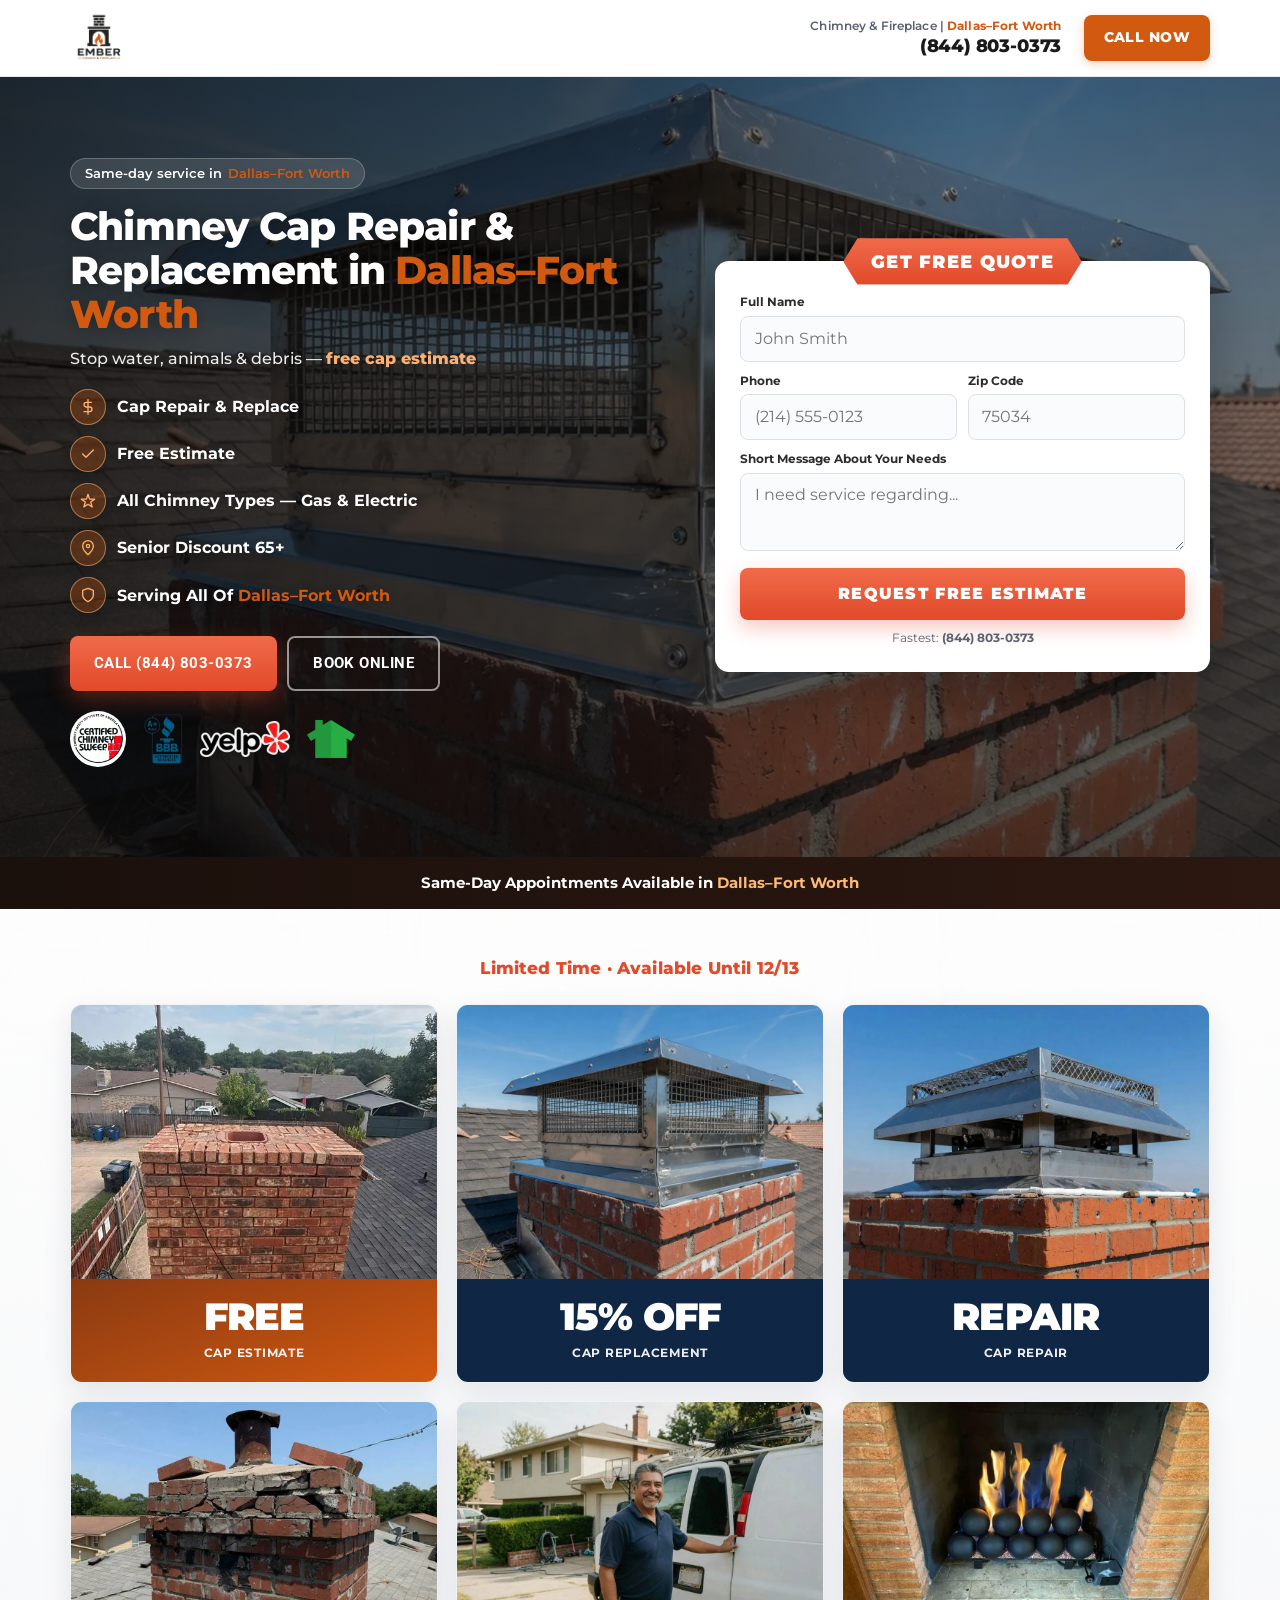
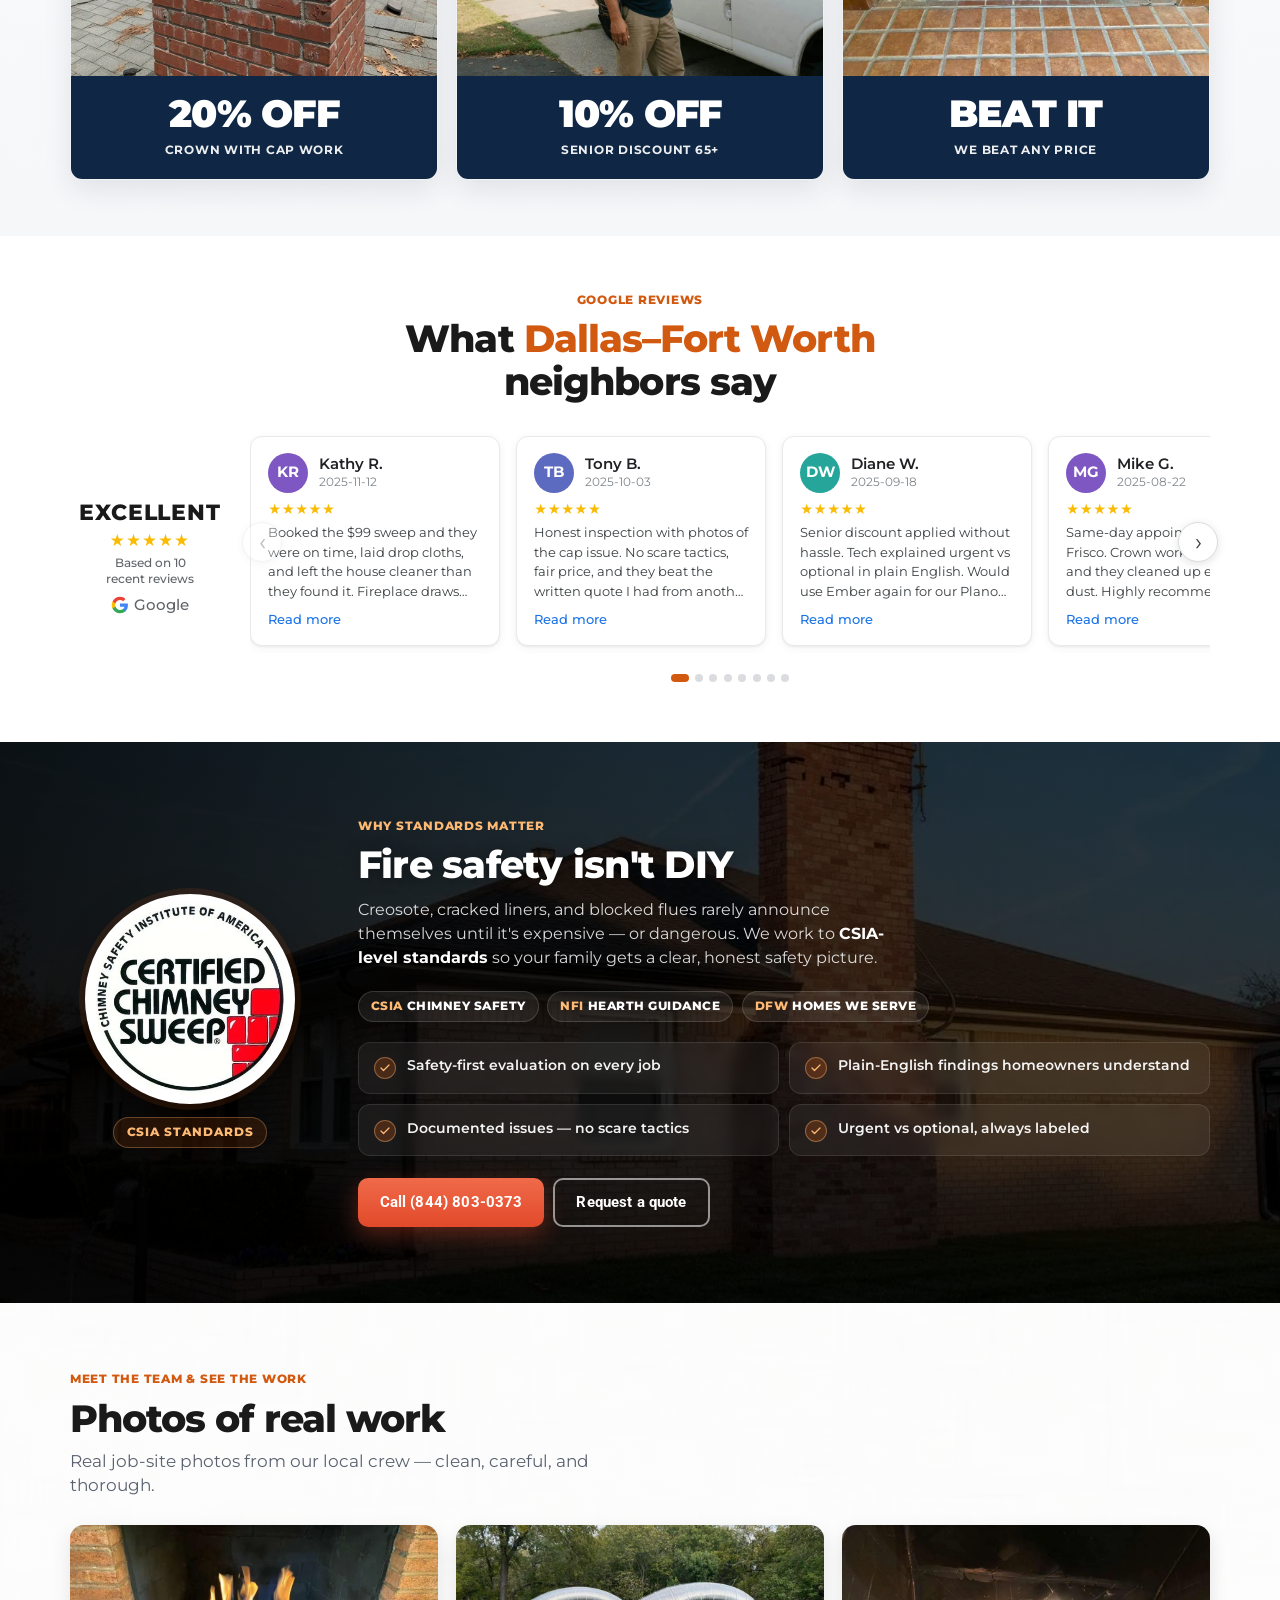
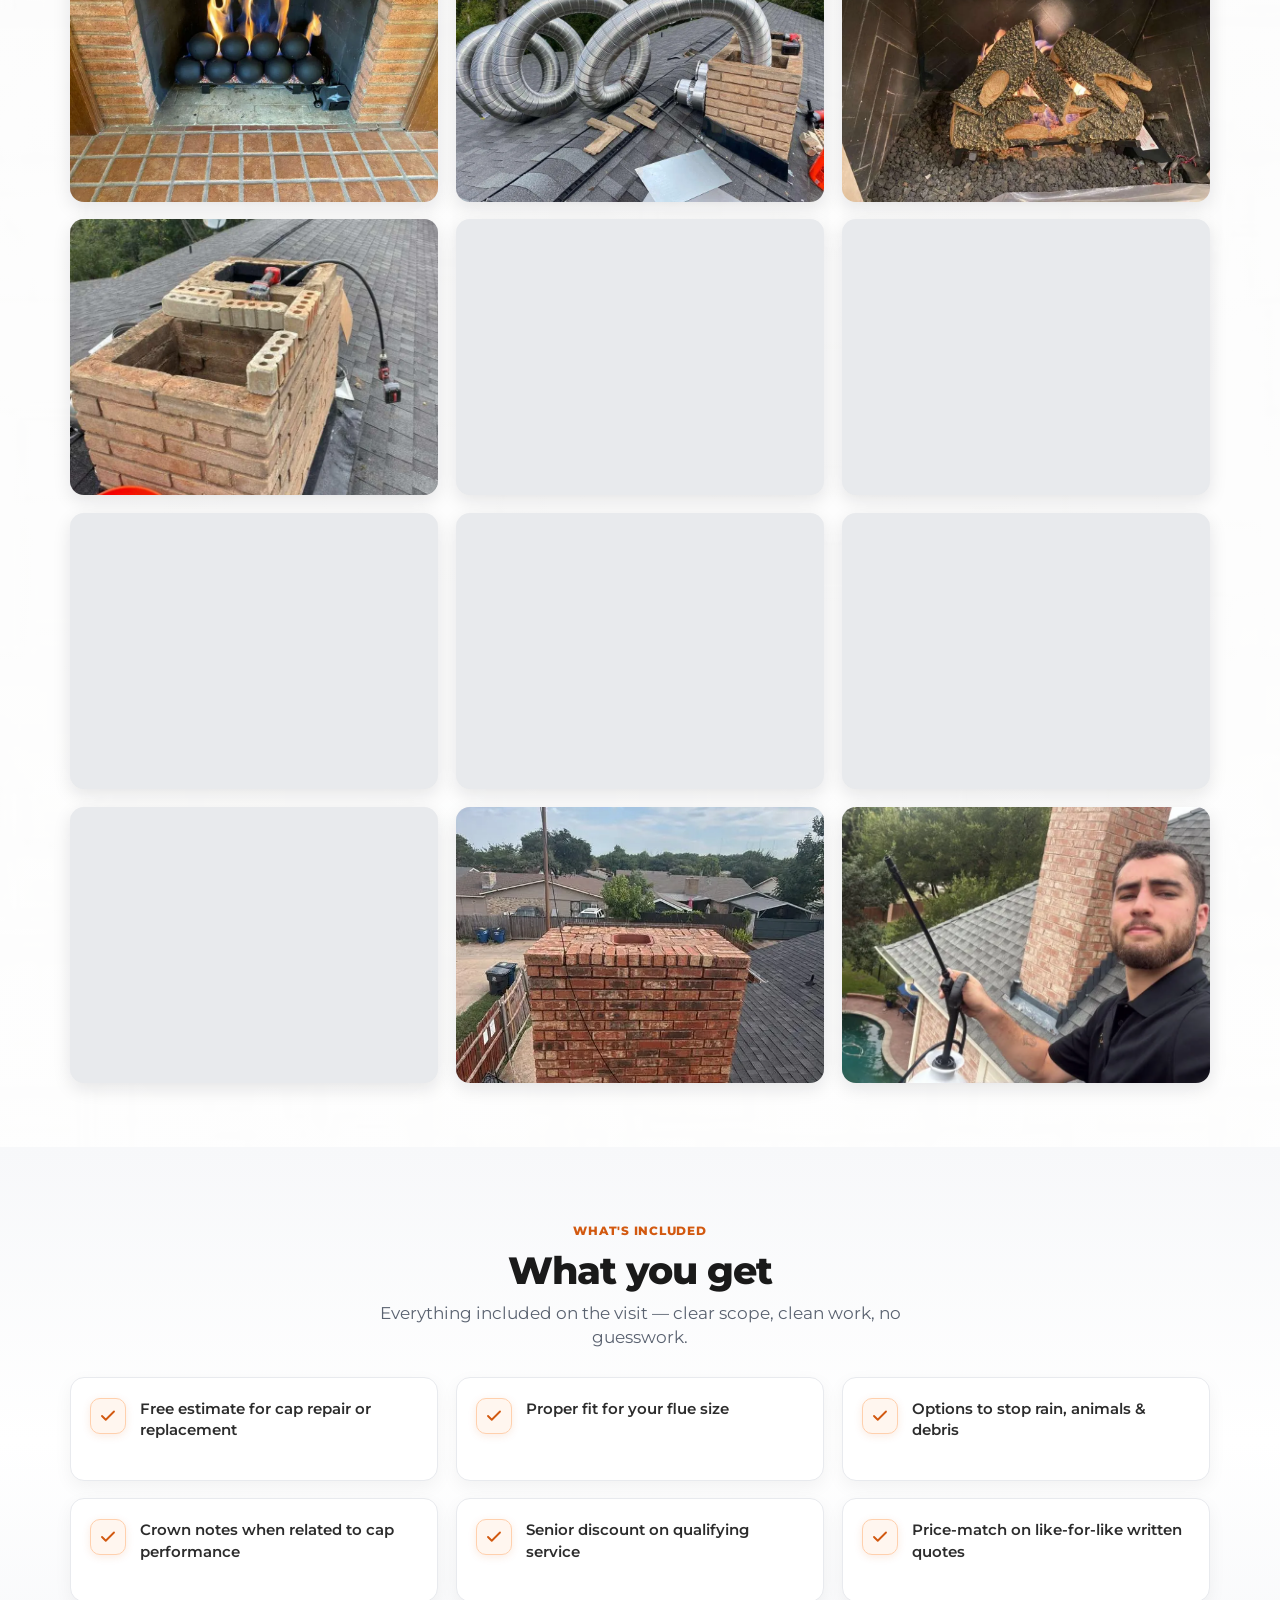
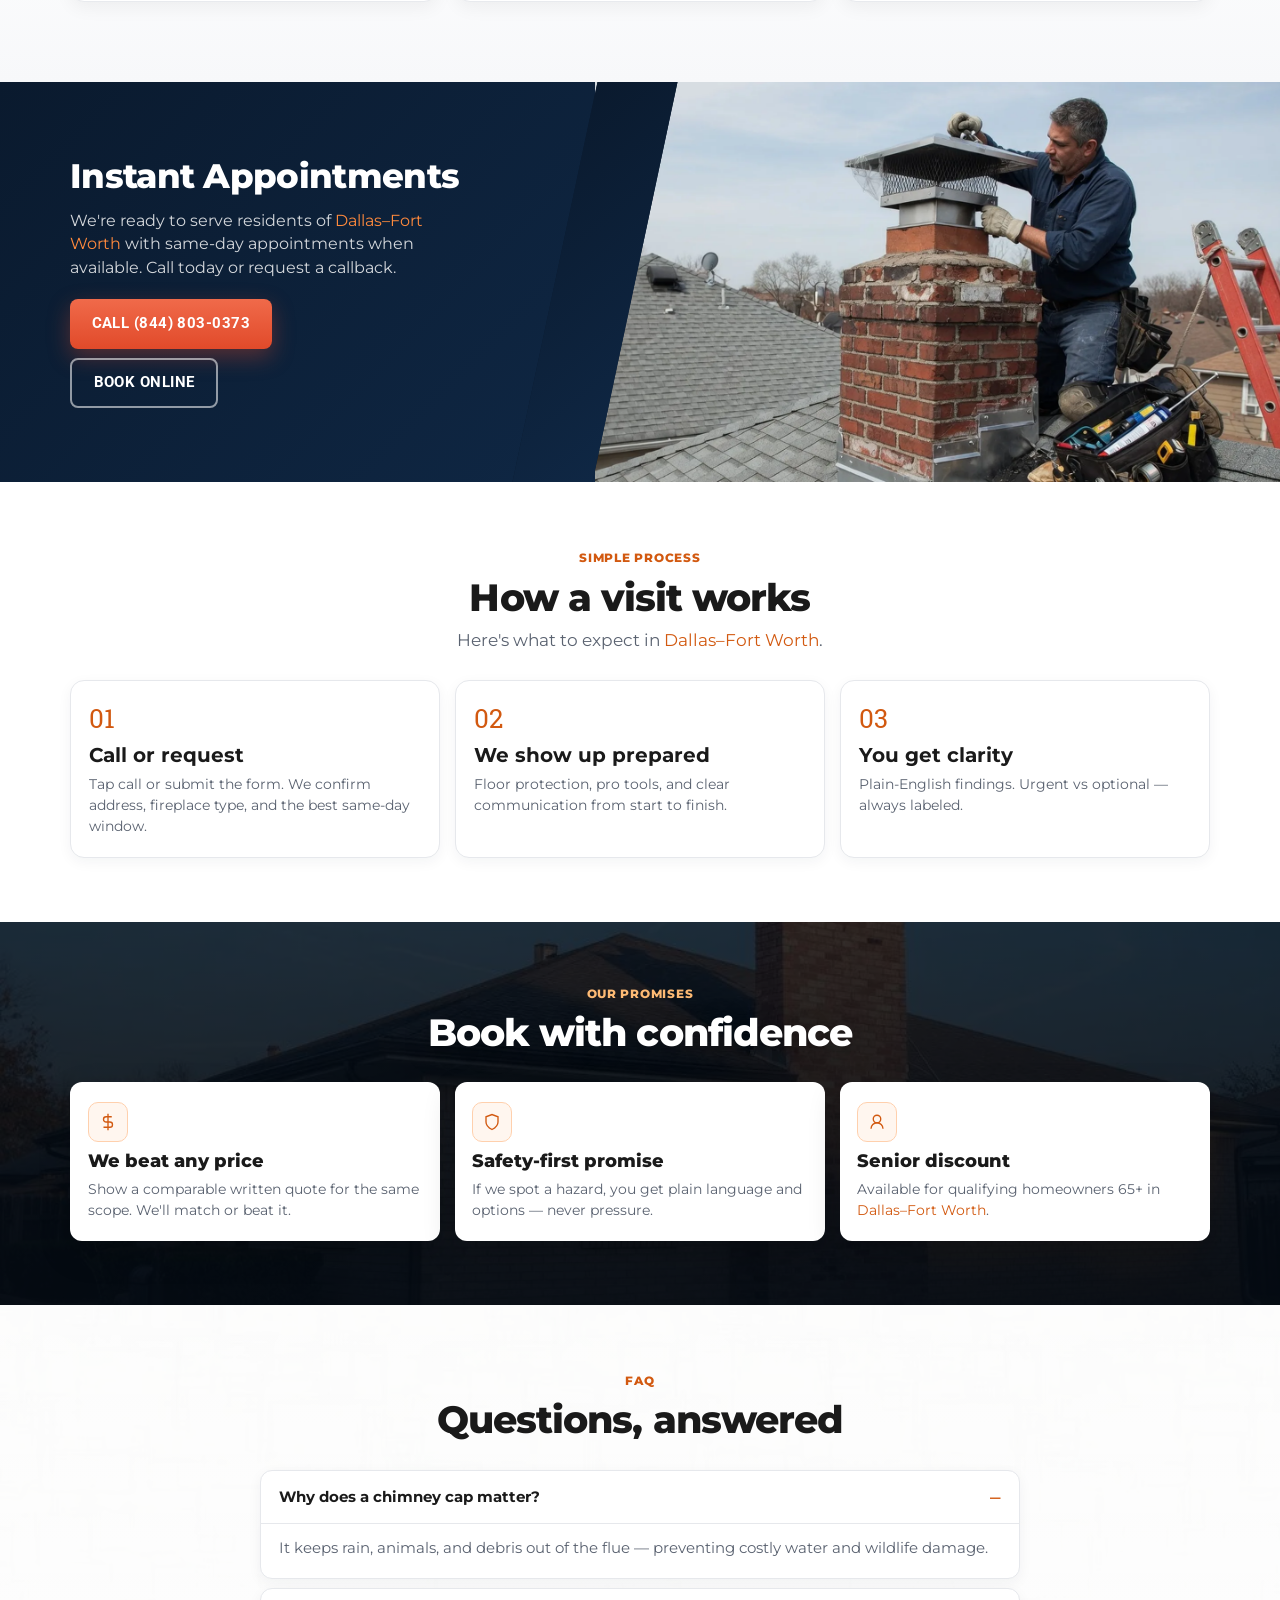
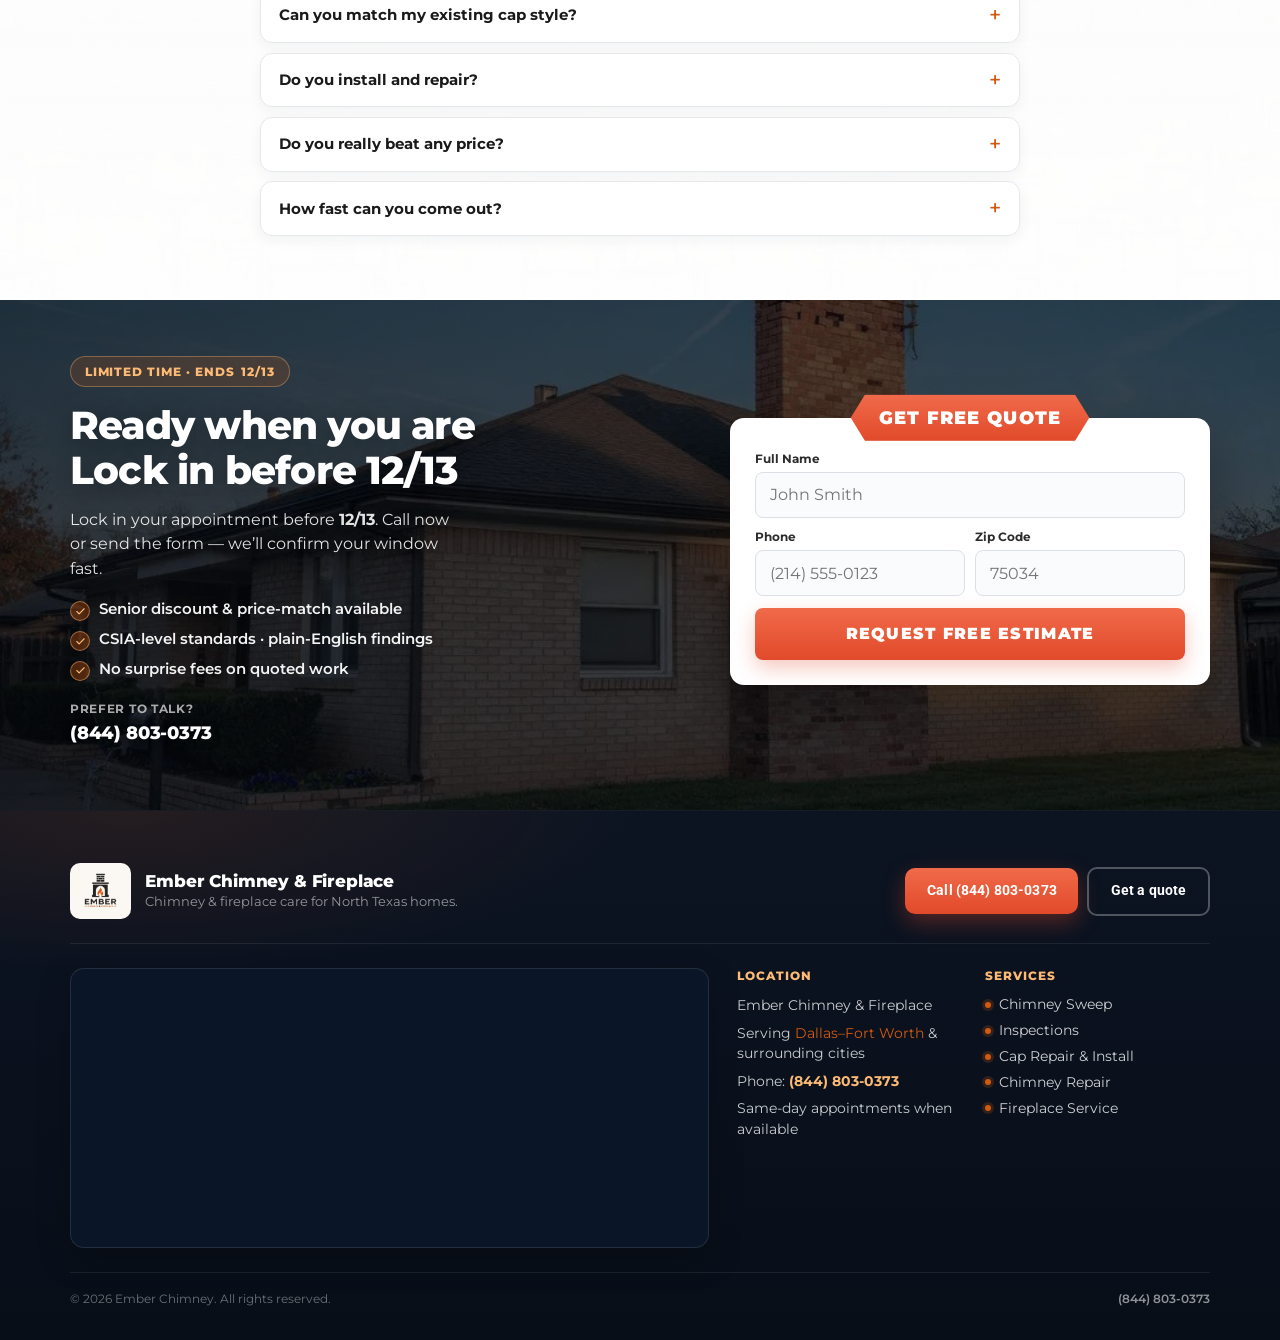
==== commit e9a2dde0: "Improve lead email HTML design and confirm form wiring on all pages." ====
--- a/offer/chimney-cap/index.html
+++ b/offer/chimney-cap/index.html
@@ -678,7 +678,7 @@
   })();
   </script>
 
-  <script src="../../assets/js/lp.js?v=40"></script>
+  <script src="../../assets/js/lp.js?v=41"></script>
   <!-- CallRail dynamic number swap -->
   <script src="https://cdn.callrail.com/companies/578256671/32f23b92d88d9a105486/12/swap.js" async></script>
 </body>
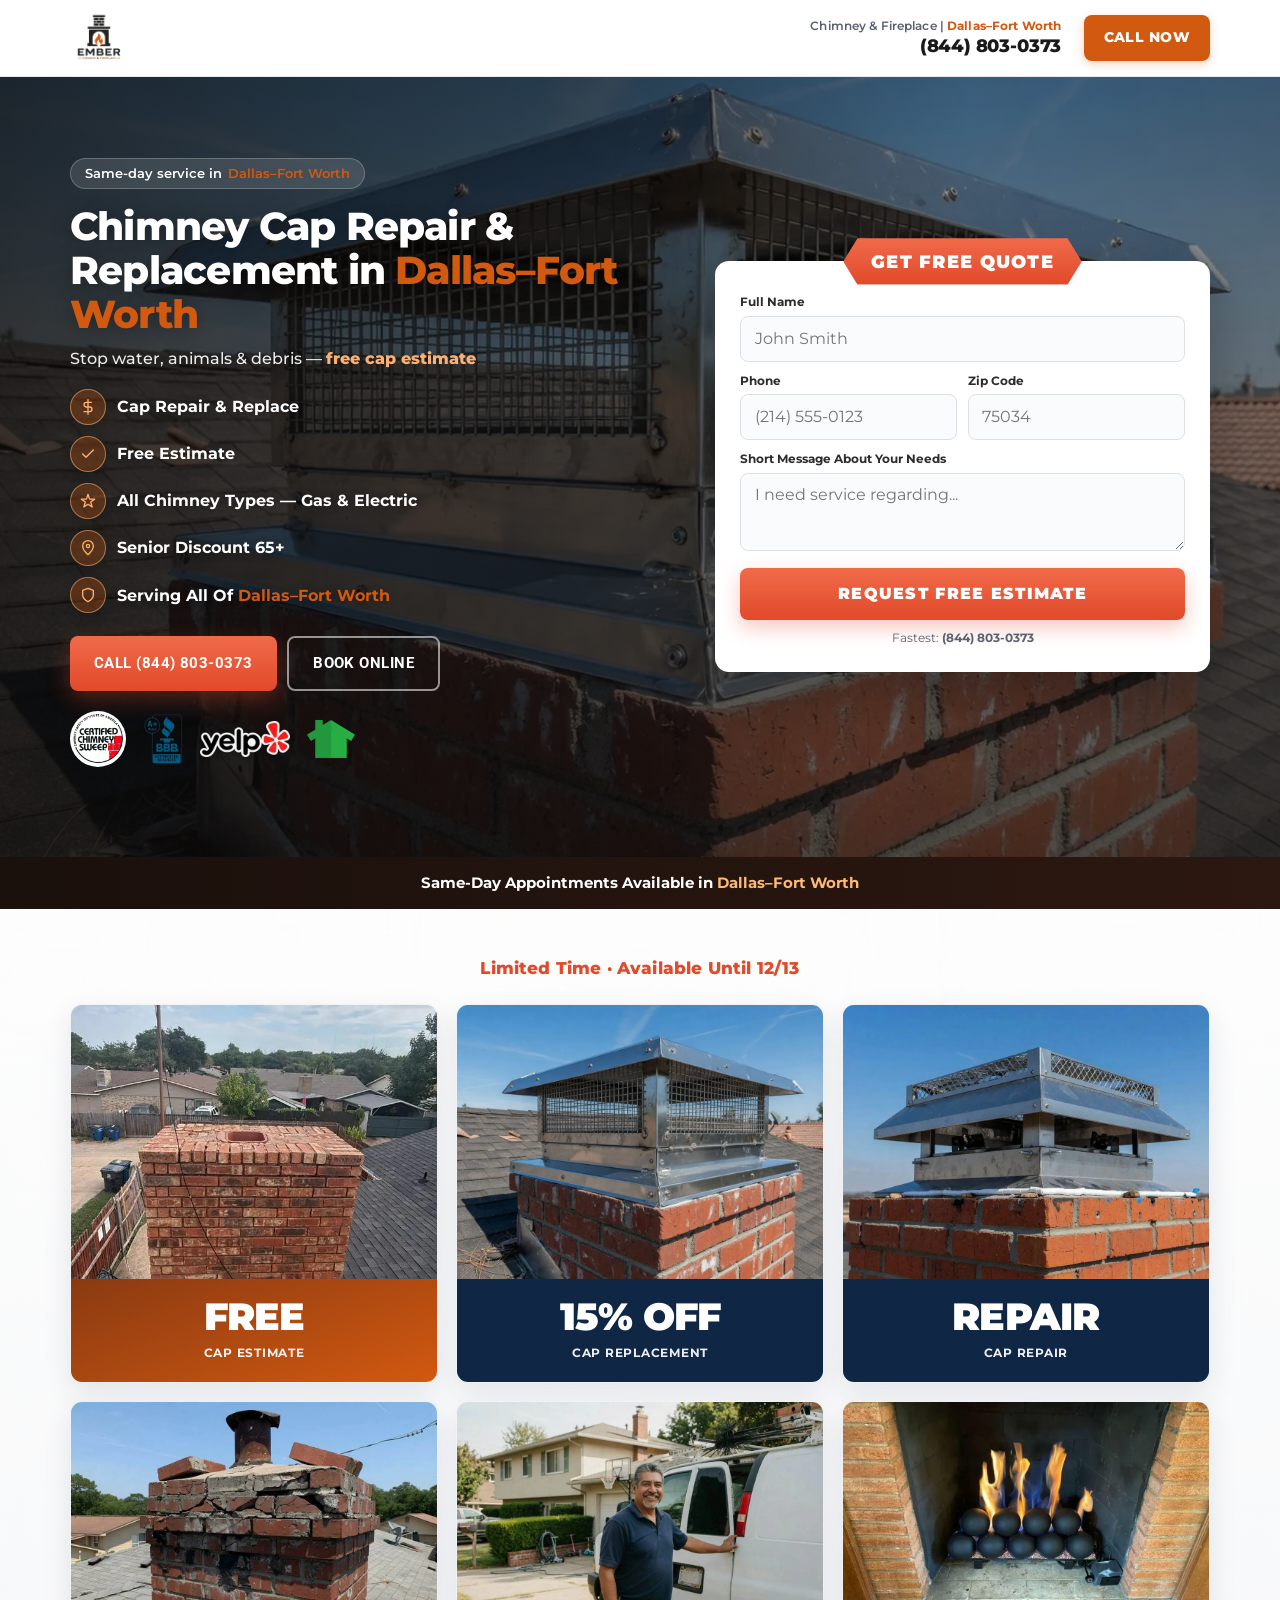
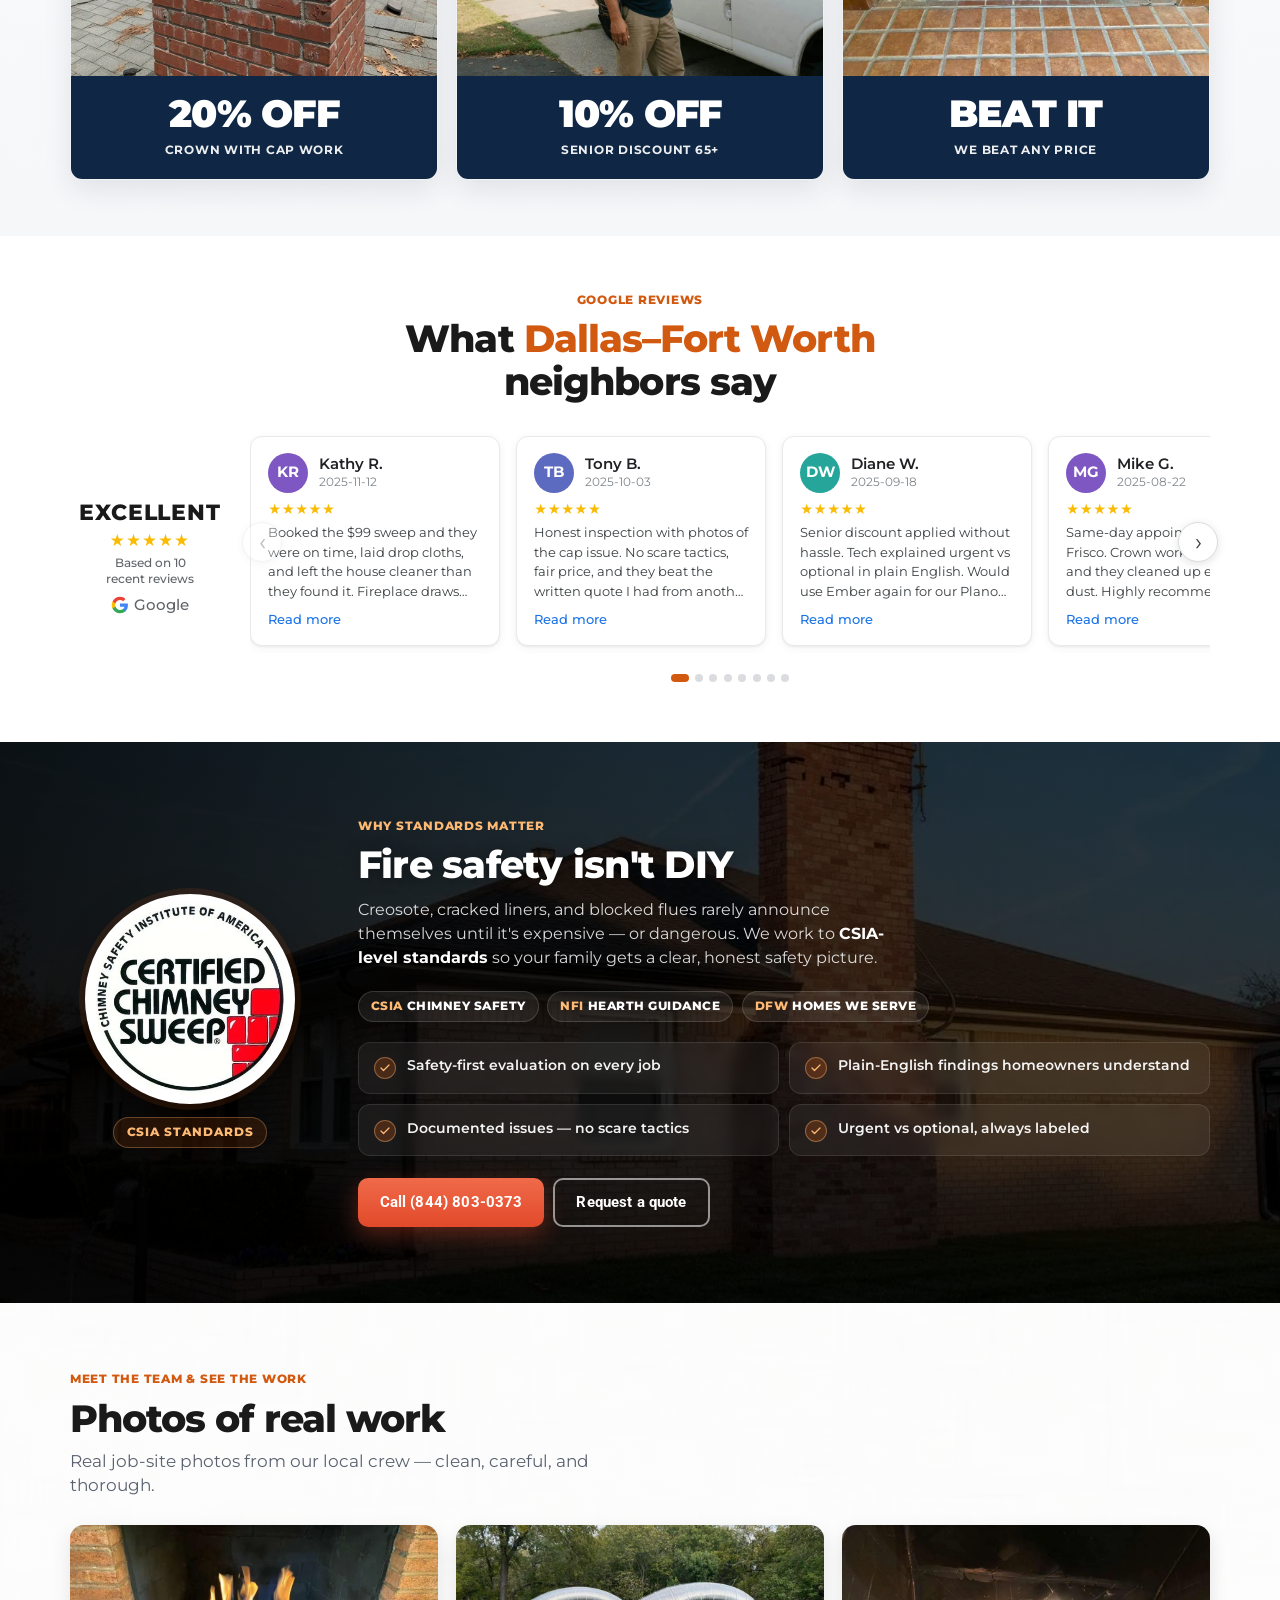
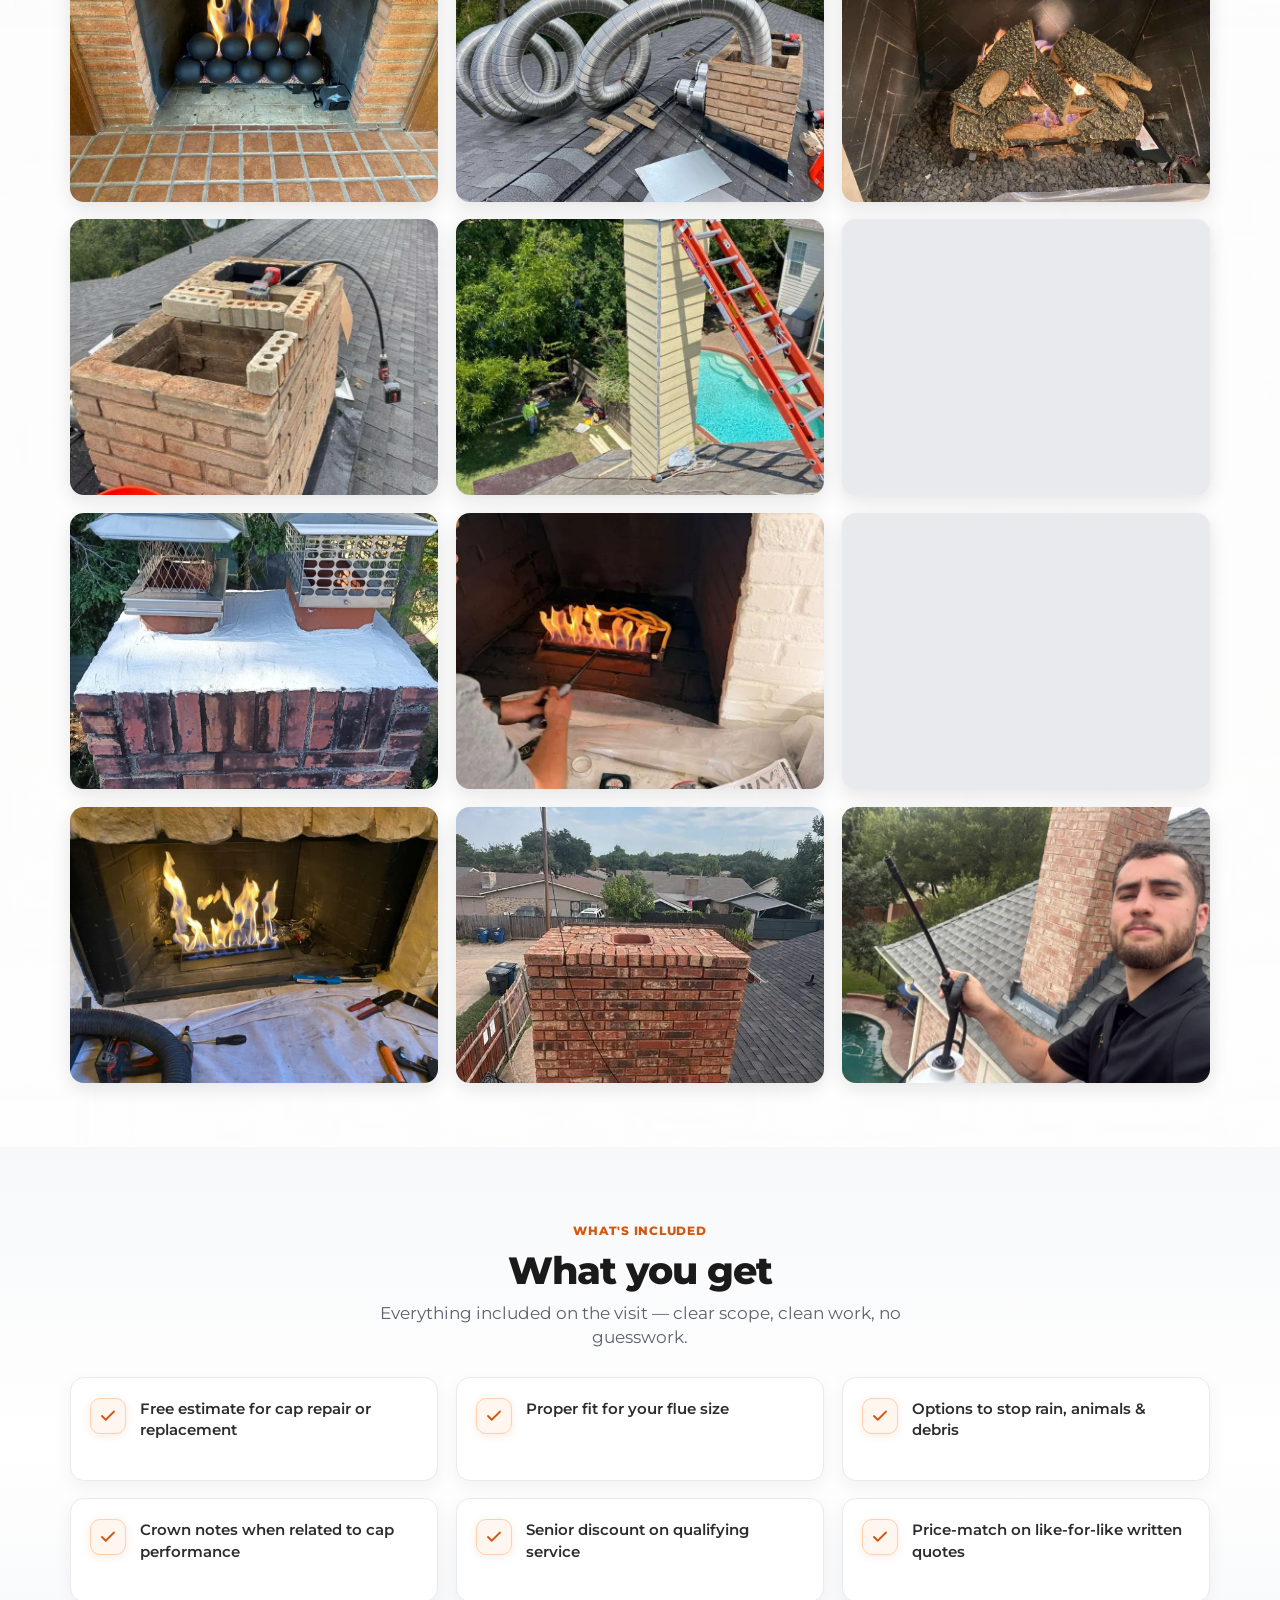
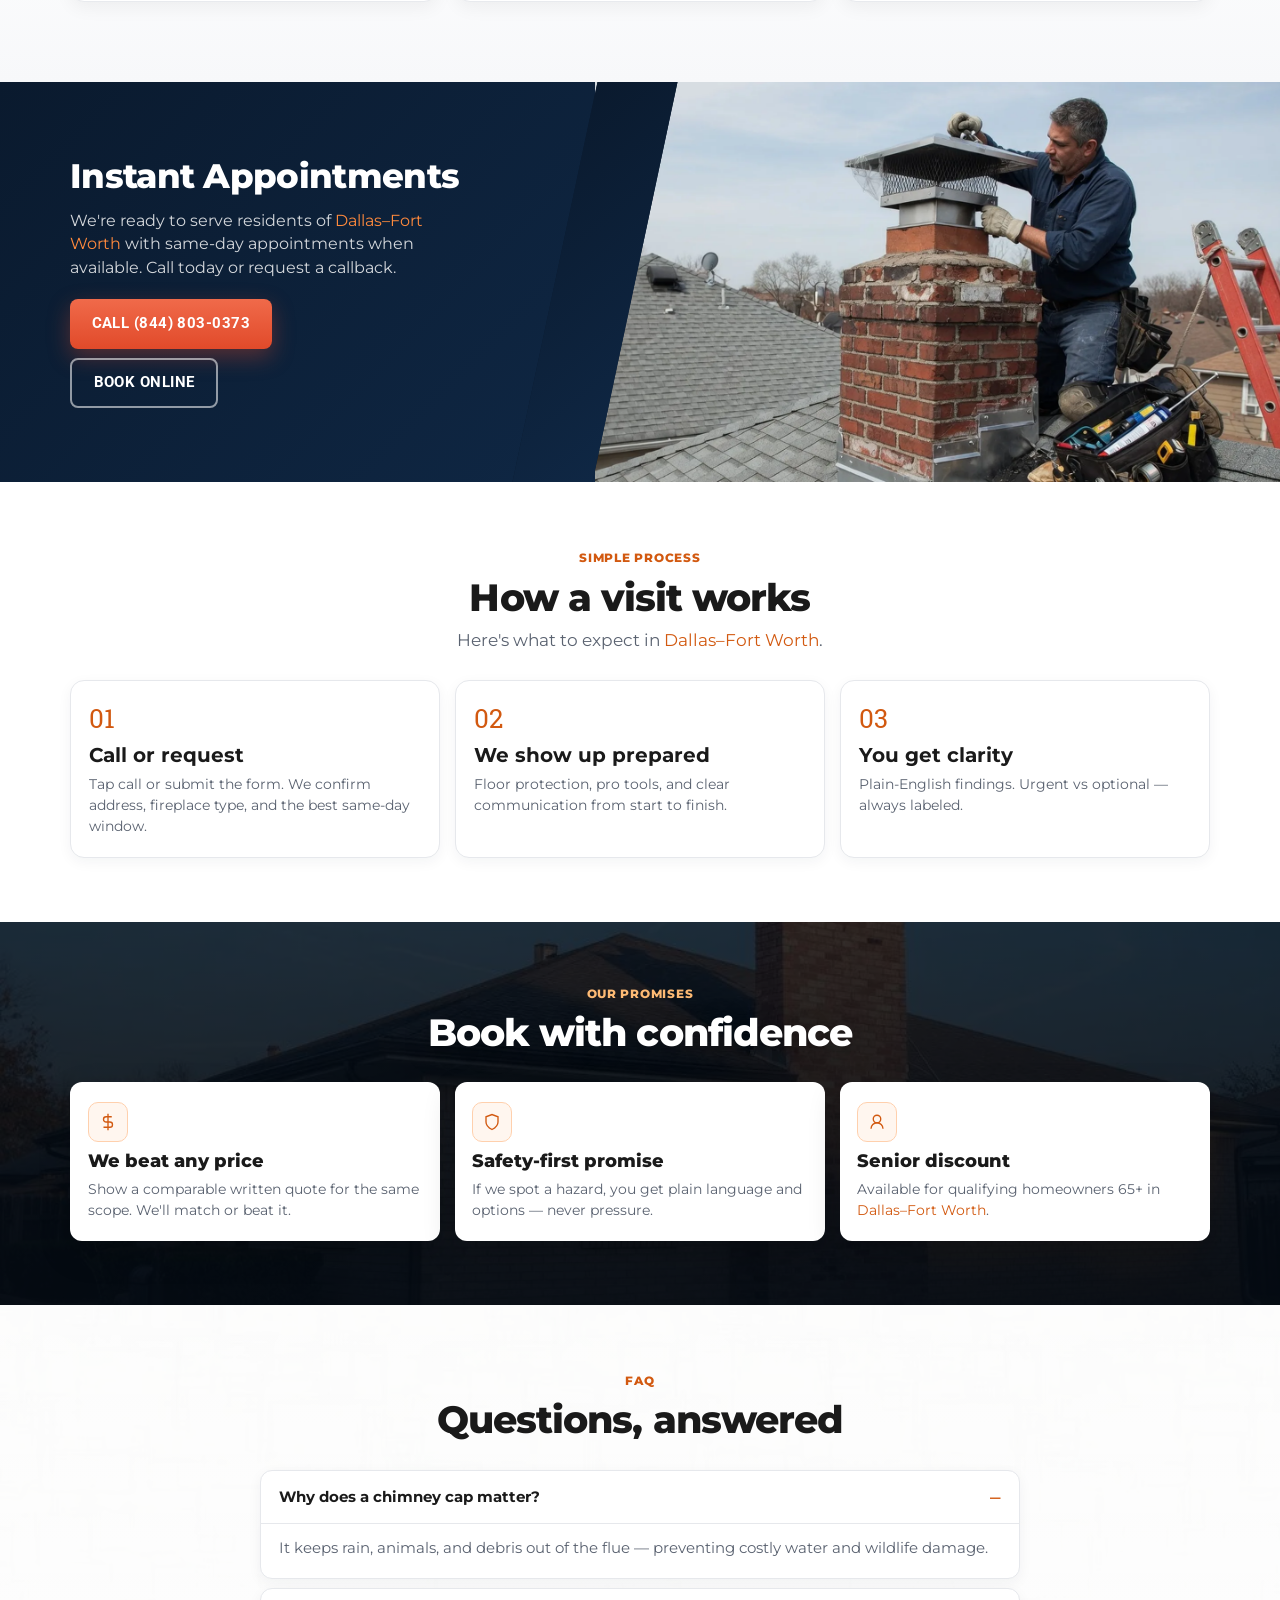
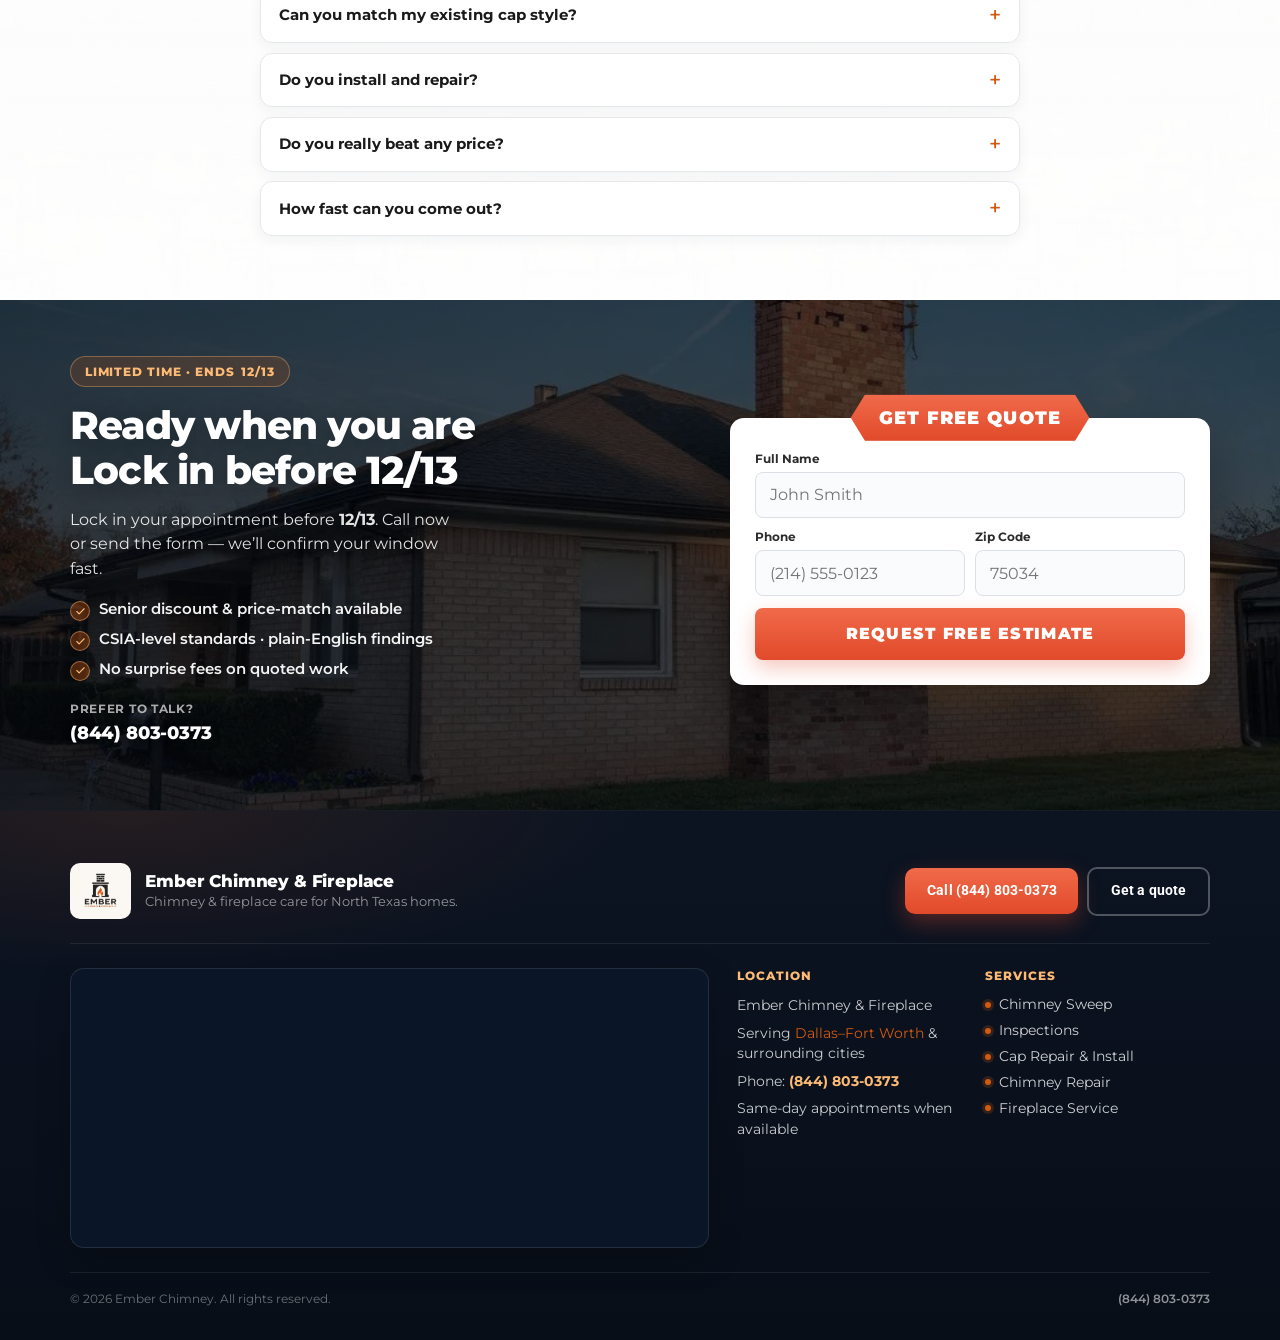
==== commit 6794f40c: "Fix CallRail DNI load: remove async, preconnect, normalize phone format." ====
--- a/offer/chimney-cap/index.html
+++ b/offer/chimney-cap/index.html
@@ -22,6 +22,9 @@
     gtag('js', new Date());
     gtag('config', 'AW-18337676973');
   </script>
+  <!-- CallRail: early load so gclid session is ready before numbers paint -->
+  <link rel="preconnect" href="https://cdn.callrail.com" crossorigin>
+  <link rel="dns-prefetch" href="https://cdn.callrail.com">
 </head>
 <body class="lp-canvas">
   <a class="skip-link" href="#book">Skip to quote form</a>
@@ -679,7 +682,7 @@
   </script>
 
   <script src="../../assets/js/lp.js?v=41"></script>
-  <!-- CallRail dynamic number swap -->
-  <script src="https://cdn.callrail.com/companies/578256671/32f23b92d88d9a105486/12/swap.js" async></script>
+  <!-- CallRail dynamic number insertion -->
+  <script type="text/javascript" src="https://cdn.callrail.com/companies/578256671/32f23b92d88d9a105486/12/swap.js"></script>
 </body>
 </html>
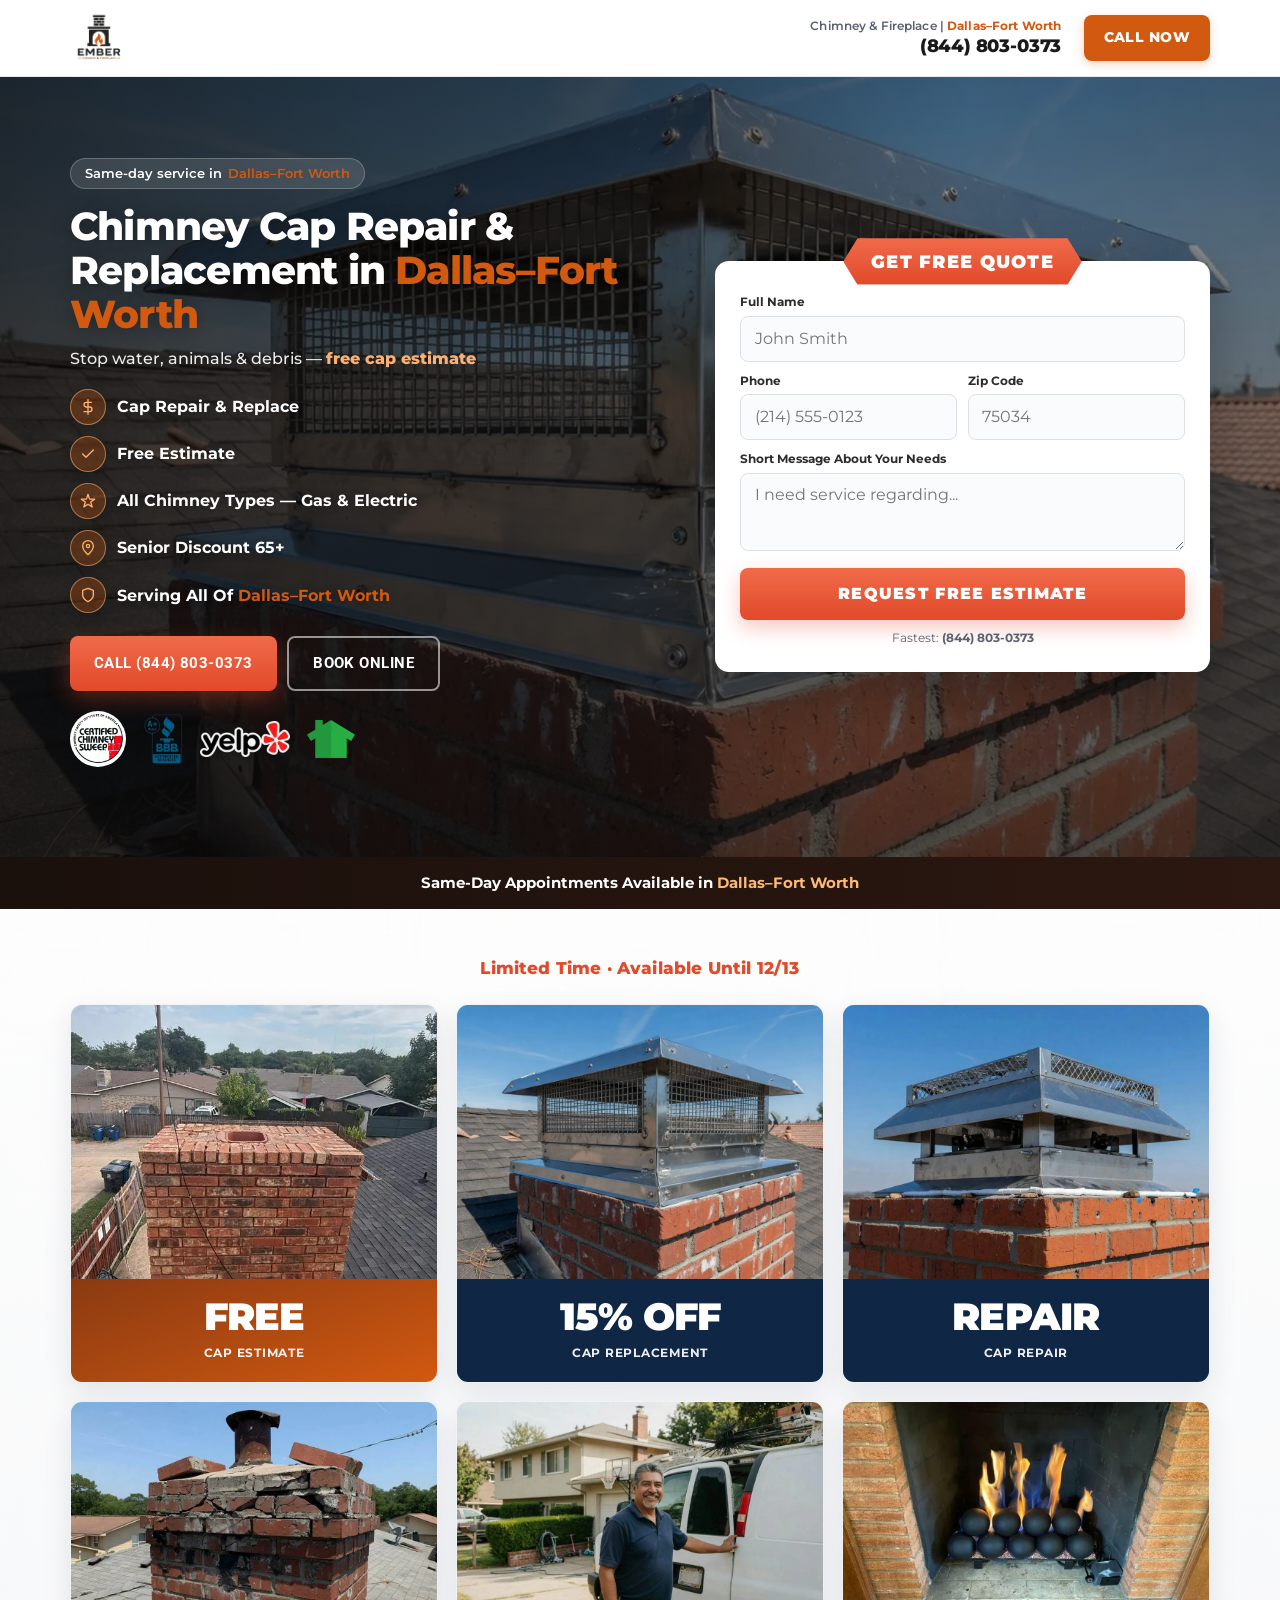
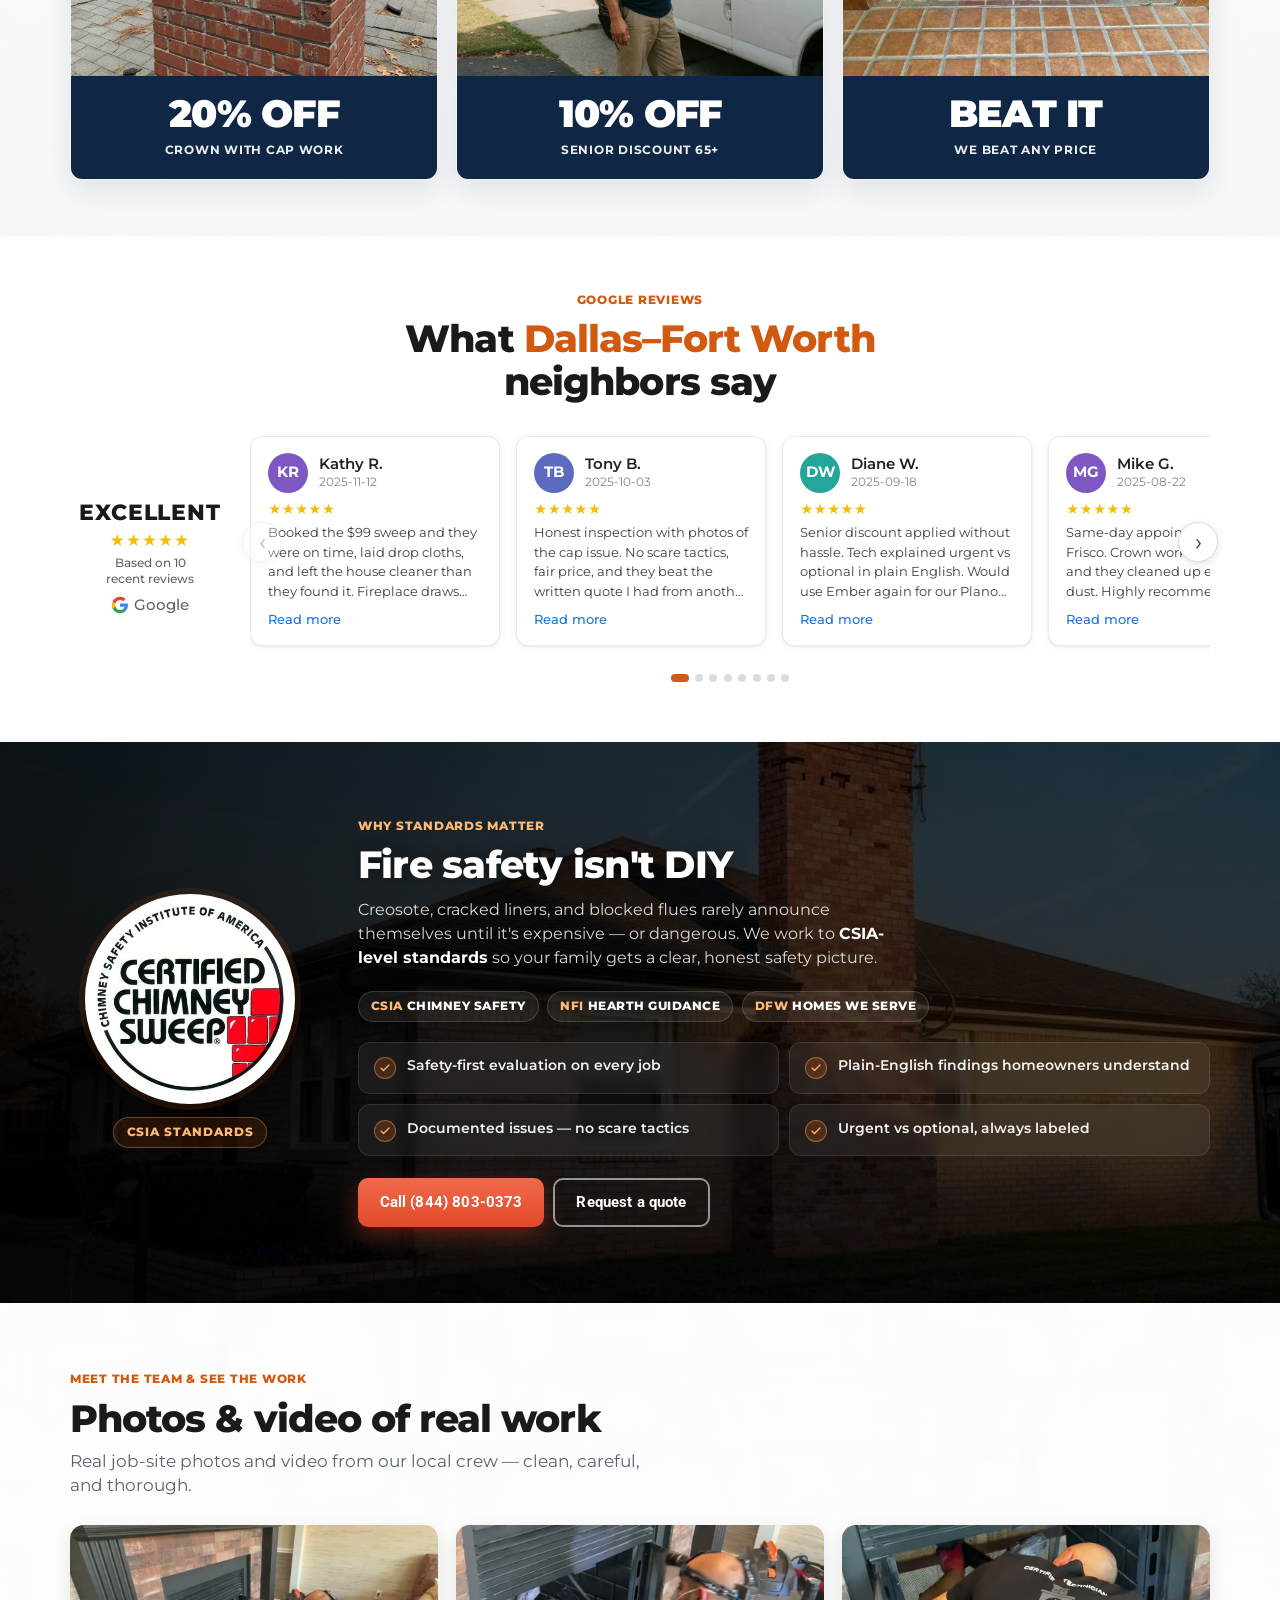
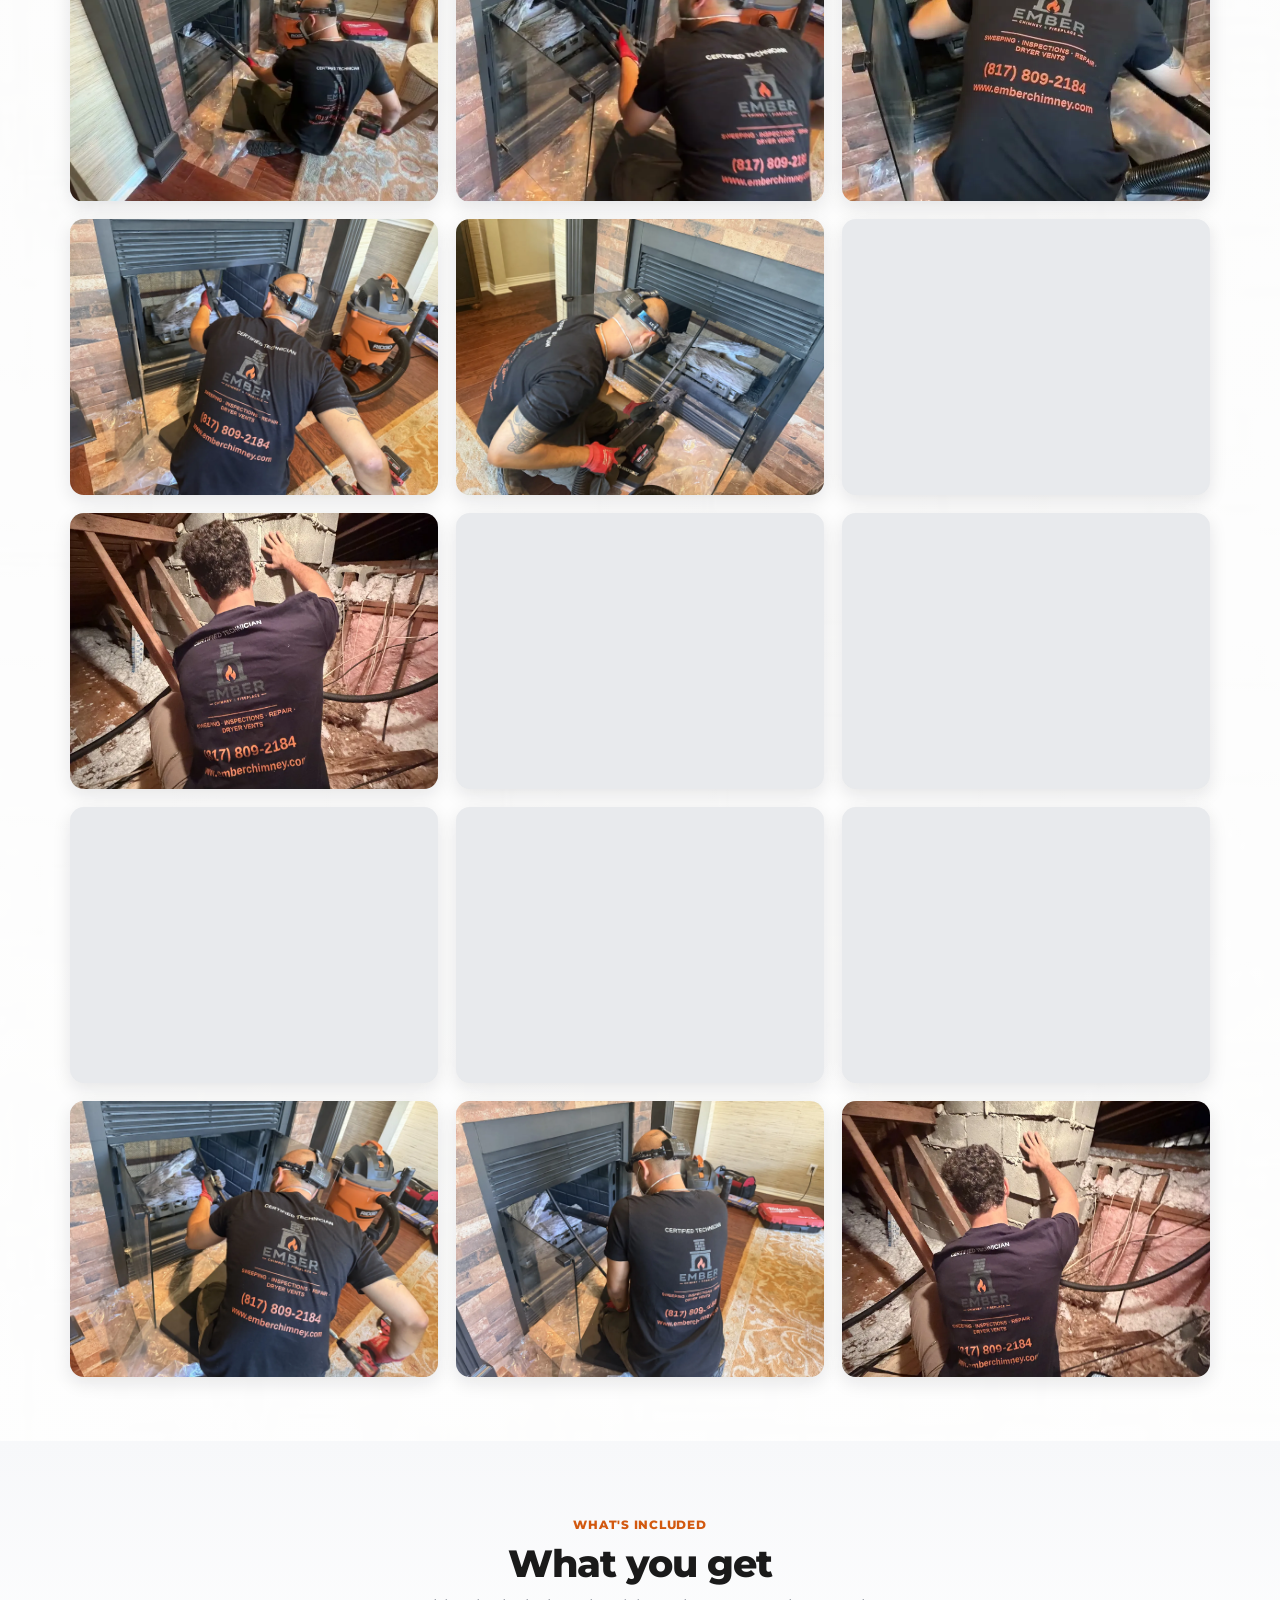
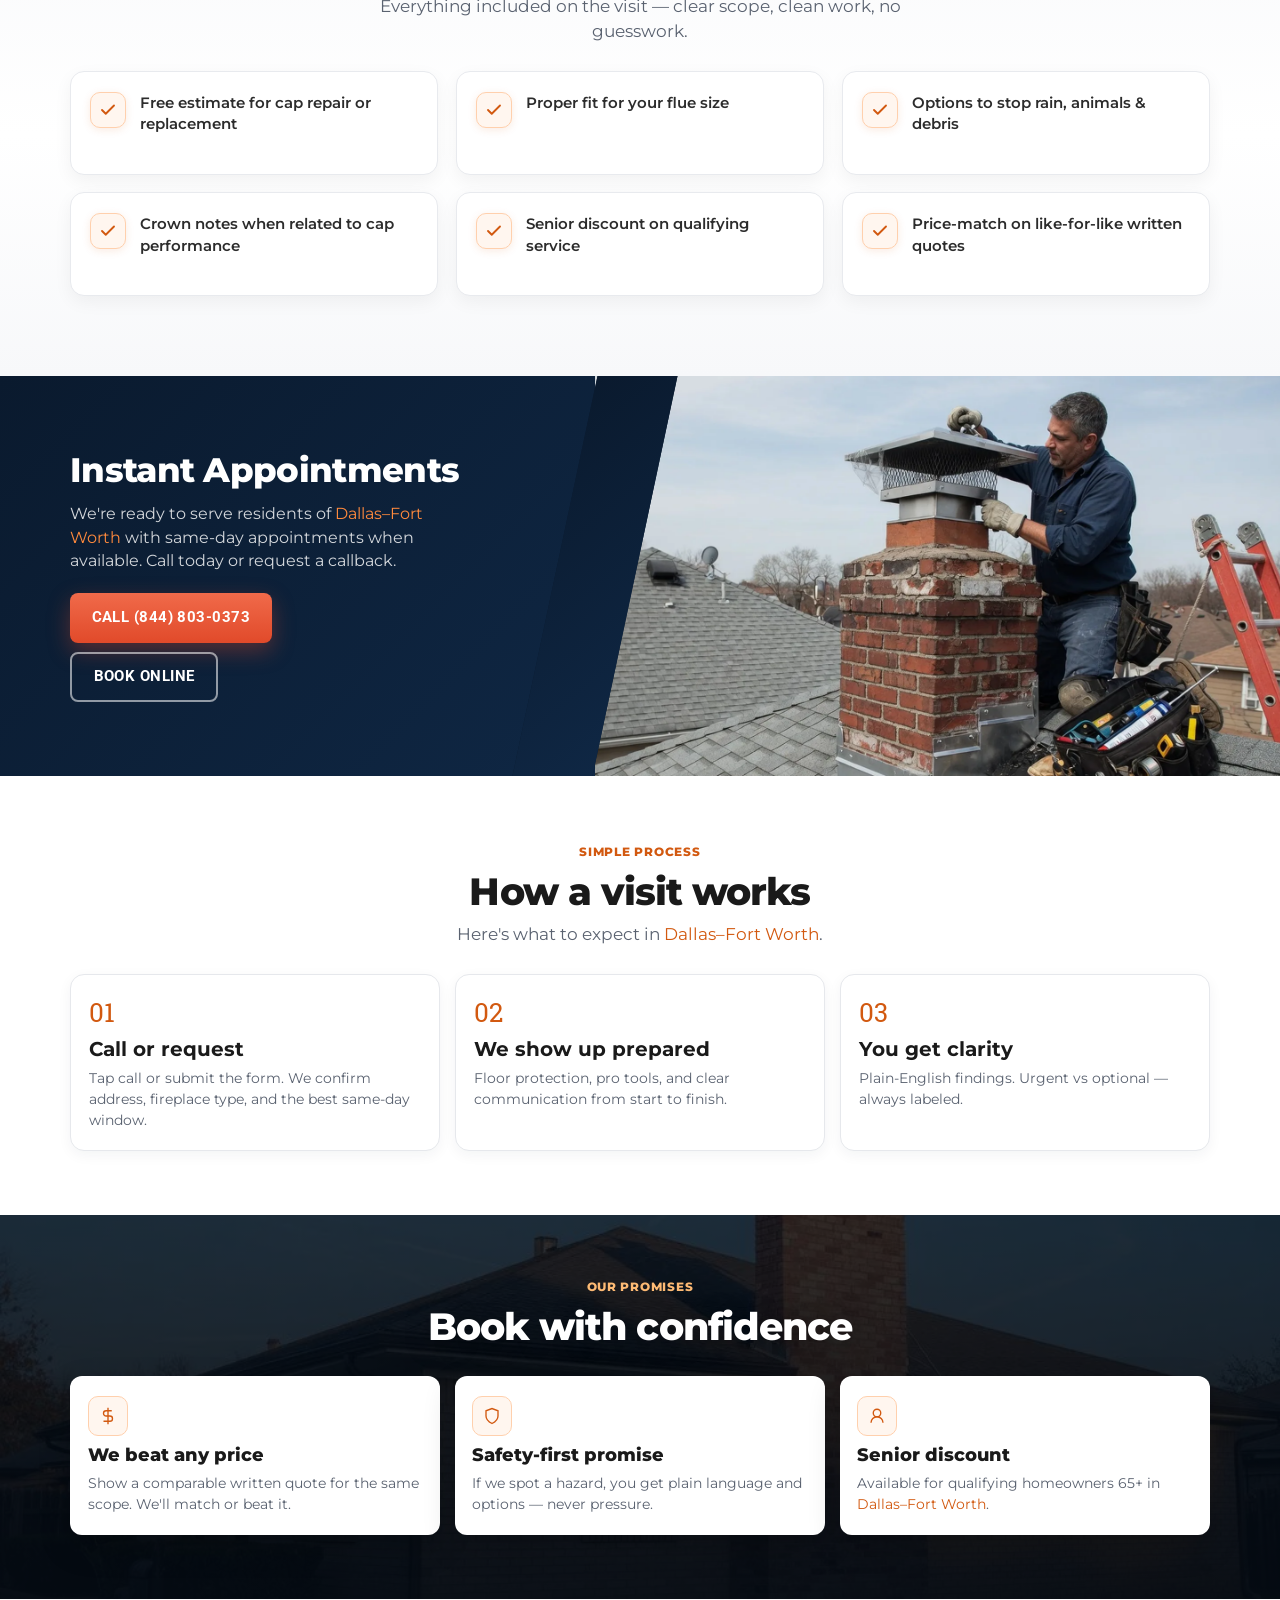
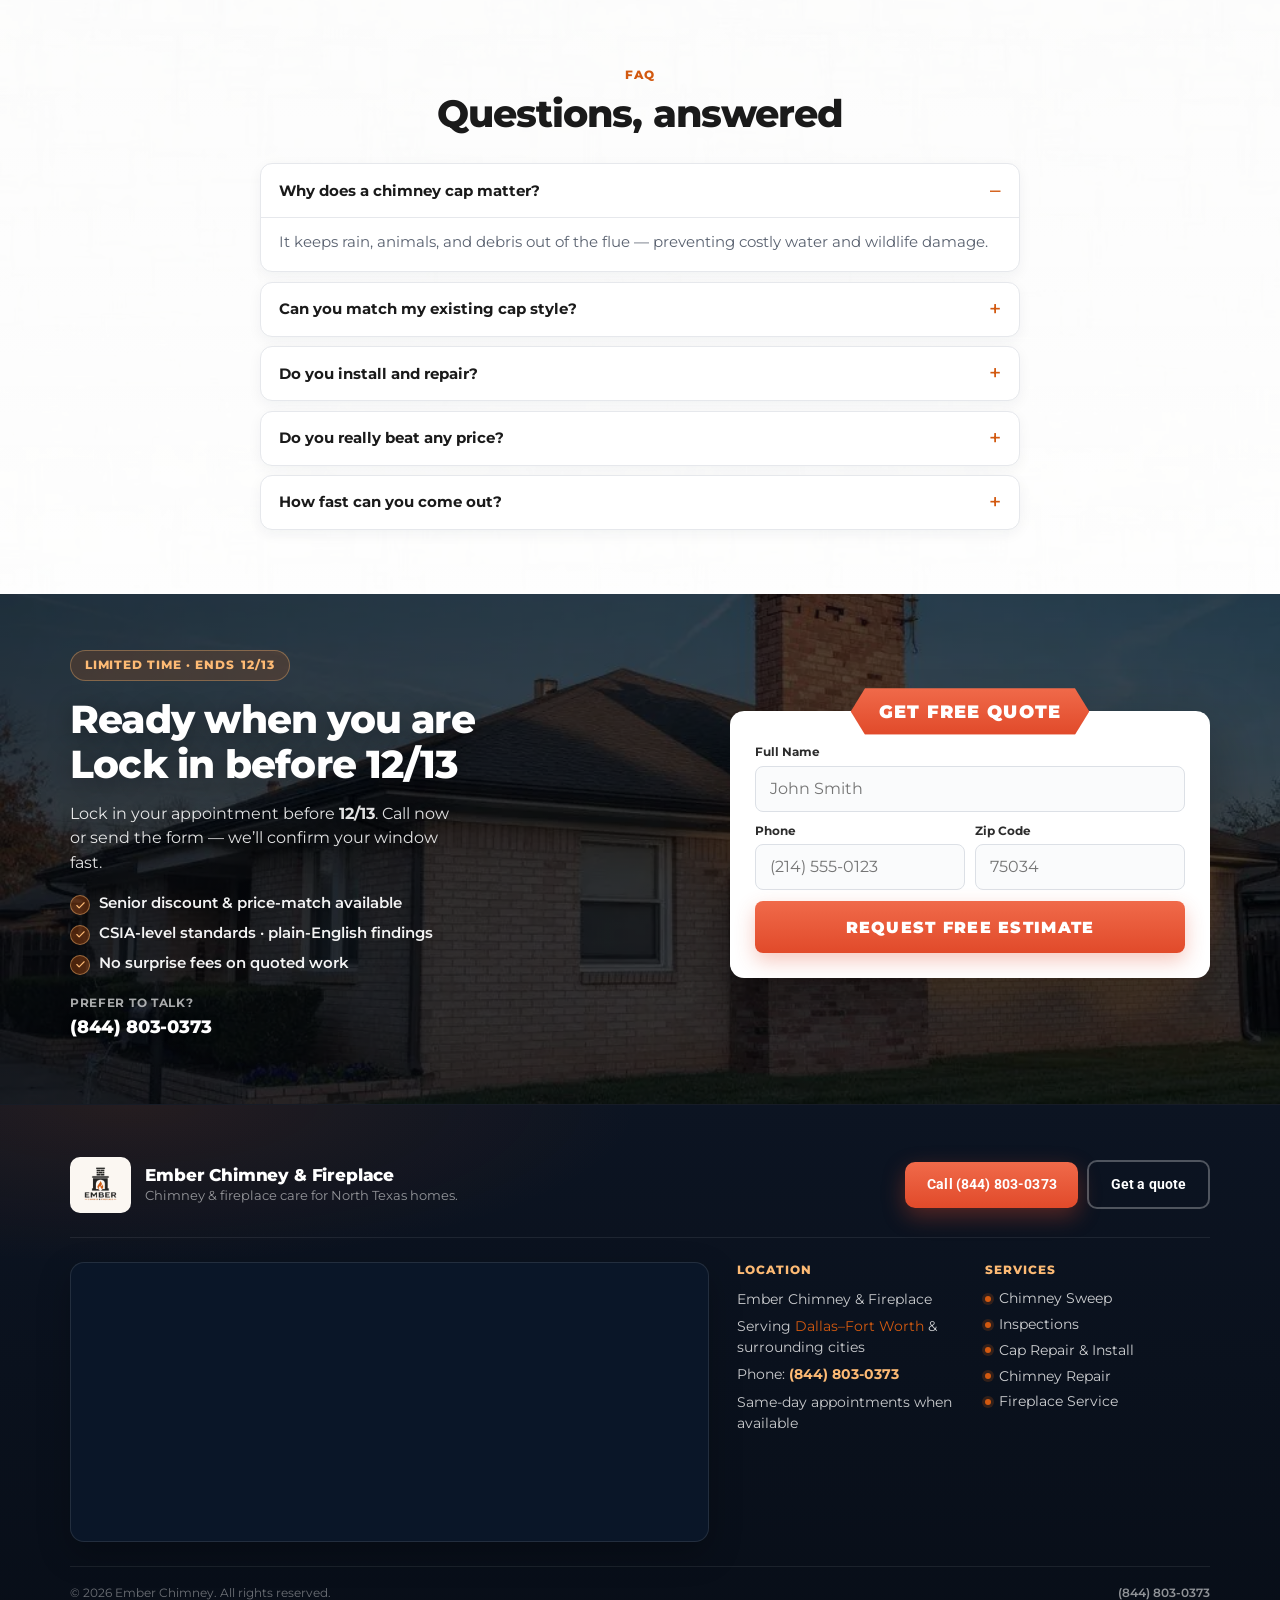
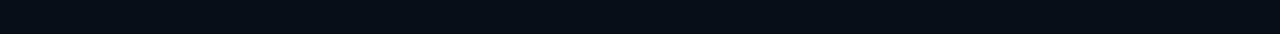
==== commit a285c6b9: "Add job-site photos and videos to offer pages." ====
--- a/offer/chimney-cap/index.html
+++ b/offer/chimney-cap/index.html
@@ -13,7 +13,7 @@
   <link rel="preconnect" href="https://fonts.googleapis.com">
   <link rel="preconnect" href="https://fonts.gstatic.com" crossorigin>
   <link href="https://fonts.googleapis.com/css2?family=Montserrat:wght@400;500;600;700;800&family=Roboto:wght@400;500;700&family=Roboto+Slab:wght@400;600;700&display=swap" rel="stylesheet">
-  <link rel="stylesheet" href="../../assets/css/lp.css?v=31">
+  <link rel="stylesheet" href="../../assets/css/lp.css?v=33">
   <!-- Google tag (gtag.js) -->
   <script async src="https://www.googletagmanager.com/gtag/js?id=AW-18337676973"></script>
   <script>
@@ -368,45 +368,60 @@
       <div class="wrap">
         <div class="section-head">
           <div class="eyebrow">Meet the team &amp; see the work</div>
-          <h2 class="display h2">Photos of real work</h2>
-          <p class="lead">Real job-site photos from our local crew — clean, careful, and thorough.</p>
+          <h2 class="display h2">Photos &amp; video of real work</h2>
+          <p class="lead">Real job-site photos and video from our local crew — clean, careful, and thorough.</p>
         </div>
         <div class="work-grid">
           <figure class="work-shot">
-            <img src="../../assets/images/photos/work-real-01.webp" alt="Ember Chimney real job photo 1" width="1024" height="768" loading="lazy" decoding="async">
-          </figure>
-          <figure class="work-shot">
-            <img src="../../assets/images/photos/work-real-02.webp" alt="Ember Chimney real job photo 2" width="1024" height="768" loading="lazy" decoding="async">
-          </figure>
-          <figure class="work-shot">
-            <img src="../../assets/images/photos/work-real-03.webp" alt="Ember Chimney real job photo 3" width="1024" height="768" loading="lazy" decoding="async">
-          </figure>
-          <figure class="work-shot">
-            <img src="../../assets/images/photos/work-real-04.webp" alt="Ember Chimney real job photo 4" width="1024" height="768" loading="lazy" decoding="async">
-          </figure>
-          <figure class="work-shot">
-            <img src="../../assets/images/photos/work-real-05.webp" alt="Ember Chimney real job photo 5" width="1024" height="768" loading="lazy" decoding="async">
-          </figure>
-          <figure class="work-shot">
-            <img src="../../assets/images/photos/work-real-07.webp" alt="Ember Chimney real job photo 7" width="1024" height="768" loading="lazy" decoding="async">
-          </figure>
-          <figure class="work-shot">
-            <img src="../../assets/images/photos/work-real-08.webp" alt="Ember Chimney real job photo 8" width="1024" height="768" loading="lazy" decoding="async">
-          </figure>
-          <figure class="work-shot">
-            <img src="../../assets/images/photos/work-real-09.webp" alt="Ember Chimney real job photo 9" width="1024" height="768" loading="lazy" decoding="async">
-          </figure>
-          <figure class="work-shot">
-            <img src="../../assets/images/photos/work-real-10.webp" alt="Ember Chimney real job photo 10" width="1024" height="768" loading="lazy" decoding="async">
-          </figure>
-          <figure class="work-shot">
-            <img src="../../assets/images/photos/work-real-11.webp" alt="Ember Chimney real job photo 11" width="1024" height="768" loading="lazy" decoding="async">
-          </figure>
-          <figure class="work-shot">
-            <img src="../../assets/images/photos/work-real-12.webp" alt="Ember Chimney real job photo 12" width="1024" height="768" loading="lazy" decoding="async">
-          </figure>
-          <figure class="work-shot">
-            <img src="../../assets/images/photos/work-real-13.webp" alt="Ember Chimney real job photo 13" width="1024" height="768" loading="lazy" decoding="async">
+            <video data-work-video muted loop playsinline preload="none" poster="../../assets/images/photos/job-vid-wide.webp" aria-label="Ember technician sweeping a living-room fireplace">
+              <source src="../../assets/videos/job-sweep-wide.mp4" type="video/mp4">
+            </video>
+          </figure>
+          <figure class="work-shot">
+            <video data-work-video muted loop playsinline preload="none" poster="../../assets/images/photos/job-vid-action.webp" aria-label="Ember technician vacuuming a fireplace with a headlamp">
+              <source src="../../assets/videos/job-sweep-action.mp4" type="video/mp4">
+            </video>
+          </figure>
+          <figure class="work-shot">
+            <video data-work-video muted loop playsinline preload="none" poster="../../assets/images/photos/job-vid-close.webp" aria-label="Ember technician working inside a fireplace">
+              <source src="../../assets/videos/job-sweep-close.mp4" type="video/mp4">
+            </video>
+          </figure>
+          <figure class="work-shot">
+            <img src="../../assets/images/photos/job-sweep-branded.webp" alt="Certified Ember technician servicing a fireplace" width="1600" height="1200" loading="lazy" decoding="async">
+          </figure>
+          <figure class="work-shot">
+            <img src="../../assets/images/photos/job-sweep-side.webp" alt="Ember technician sweeping a gas fireplace from the side" width="1600" height="1200" loading="lazy" decoding="async">
+          </figure>
+          <figure class="work-shot">
+            <img src="../../assets/images/photos/job-sweep-portrait.webp" alt="Ember technician vacuuming a fireplace" width="1200" height="1600" loading="lazy" decoding="async">
+          </figure>
+          <figure class="work-shot">
+            <img src="../../assets/images/photos/job-attic-01.webp" alt="Ember technician inspecting a chimney chase in the attic" width="1200" height="1600" loading="lazy" decoding="async">
+          </figure>
+          <figure class="work-shot">
+            <img src="../../assets/images/photos/job-sweep-tools.webp" alt="Fireplace opened for a professional sweep with drop cloths down" width="1600" height="1200" loading="lazy" decoding="async">
+          </figure>
+          <figure class="work-shot">
+            <img src="../../assets/images/photos/job-sweep-action.webp" alt="Ember technician cleaning gas logs during a fireplace sweep" width="1600" height="1200" loading="lazy" decoding="async">
+          </figure>
+          <figure class="work-shot">
+            <img src="../../assets/images/photos/job-sweep-kneel.webp" alt="Ember certified technician kneeling at a fireplace" width="1600" height="1200" loading="lazy" decoding="async">
+          </figure>
+          <figure class="work-shot">
+            <img src="../../assets/images/photos/job-sweep-shirt.webp" alt="Ember Chimney certified technician on a fireplace job" width="1600" height="1200" loading="lazy" decoding="async">
+          </figure>
+          <figure class="work-shot">
+            <img src="../../assets/images/photos/job-sweep-vacuum.webp" alt="Ember technician vacuuming a fireplace flue" width="1600" height="1200" loading="lazy" decoding="async">
+          </figure>
+          <figure class="work-shot">
+            <img src="../../assets/images/photos/job-sweep-drill.webp" alt="Ember technician servicing a fireplace with pro tools" width="1600" height="1200" loading="lazy" decoding="async">
+          </figure>
+          <figure class="work-shot">
+            <img src="../../assets/images/photos/job-sweep-wand.webp" alt="Ember technician using a vacuum wand in a fireplace" width="1600" height="1200" loading="lazy" decoding="async">
+          </figure>
+          <figure class="work-shot">
+            <img src="../../assets/images/photos/job-attic-02.webp" alt="Ember technician checking masonry in an attic chimney" width="1200" height="1600" loading="lazy" decoding="async">
           </figure>
         </div>
       </div>
@@ -638,8 +653,8 @@
   (function(){
     var GEO = {
       "1026178":"Allen","1026193":"Argyle","1026215":"Bedford","1026271":"Carrollton",
-      "1026278":"Celina","1026306":"Colleyville","1026317":"Coppell","1026350":"Denton",
-      "1026385":"Euless","1026398":"Flower Mound","1026407":"Frisco","1026441":"Grapevine",
+      "1026278":"Celina","1026306":"Colleyville","1026317":"Coppell","1026339":"Dallas","1026350":"Denton",
+      "1026385":"Euless","1026398":"Flower Mound","1026411":"Fort Worth","1026407":"Frisco","1026441":"Grapevine",
       "9052131":"Highland Park","9052132":"Highland Village","1026490":"Hurst","1026518":"Keller",
       "9189634":"Lantana","1026556":"Lewisville","1026562":"Little Elm","1026607":"McKinney",
       "1026658":"North Richland Hills","1026695":"Plano","1026716":"Prosper","1026729":"Richardson",
@@ -681,7 +696,7 @@
   })();
   </script>
 
-  <script src="../../assets/js/lp.js?v=41"></script>
+  <script src="../../assets/js/lp.js?v=43"></script>
   <!-- CallRail dynamic number insertion -->
   <script type="text/javascript" src="https://cdn.callrail.com/companies/578256671/32f23b92d88d9a105486/12/swap.js"></script>
 </body>
--- a/assets/css/lp.css
+++ b/assets/css/lp.css
@@ -150,15 +150,20 @@
   background: #e8eaed;
   box-shadow: 0 6px 18px rgba(15, 20, 25, 0.1);
 }
-.work-shot img {
+.work-shot img,
+.work-shot video {
   display: block;
   width: 100%;
   height: 100%;
   object-fit: cover;
   transition: transform 0.35s ease;
 }
-.work-shot:hover img {
+.work-shot:hover img,
+.work-shot:hover video {
   transform: scale(1.03);
+}
+.work-shot video {
+  background: #1a100c;
 }
 /* What's included — card grid -------------------------------------------- */
 #included.section {
@@ -647,6 +652,15 @@
   background-repeat: no-repeat;
   transform: scale(1.03);
 }
+.hero-atlas-bg video,
+.hero-atlas-video {
+  position: absolute;
+  inset: 0;
+  width: 100%;
+  height: 100%;
+  object-fit: cover;
+  background: #1a100c;
+}
 /* Keep the job photo visible — Atlas-style soft vignette, not a solid blueprint wash */
 .hero-atlas-bg::after {
   content: "";
@@ -1885,6 +1899,55 @@
   color: #1f5c3a;
 }
 
+/* Thank-you: GHL booking embed */
+.ty-book {
+  padding: 2.25rem 0 0.5rem;
+  background: #f4f7fb;
+  border-top: 1px solid rgba(15, 39, 68, 0.08);
+  border-bottom: 1px solid rgba(15, 39, 68, 0.08);
+}
+.ty-book-inner {
+  max-width: 720px;
+  margin: 0 auto;
+  text-align: center;
+}
+.ty-book-title {
+  margin: 0 0 0.5rem;
+  font-family: var(--font-display, inherit);
+  font-size: clamp(1.25rem, 2.8vw, 1.65rem);
+  font-weight: 800;
+  letter-spacing: -0.02em;
+  color: var(--ink);
+  line-height: 1.25;
+}
+.ty-book-lead {
+  margin: 0 auto 1.15rem;
+  max-width: 42ch;
+  color: var(--muted);
+  font-size: 0.98rem;
+  line-height: 1.5;
+}
+.ty-book-frame {
+  background: #fff;
+  border: 1px solid rgba(15, 39, 68, 0.1);
+  border-radius: 14px;
+  box-shadow: 0 8px 28px rgba(15, 39, 68, 0.06);
+  overflow: hidden;
+  min-height: 720px;
+}
+.ty-book-placeholder {
+  margin: 0;
+  padding: 3rem 1.25rem;
+  color: var(--muted);
+  font-size: 0.95rem;
+}
+.ty-book-frame iframe {
+  display: block;
+  width: 100%;
+  min-height: 720px;
+  border: 0;
+}
+
 .ty-body {
   padding: 2.5rem 0 1rem;
 }
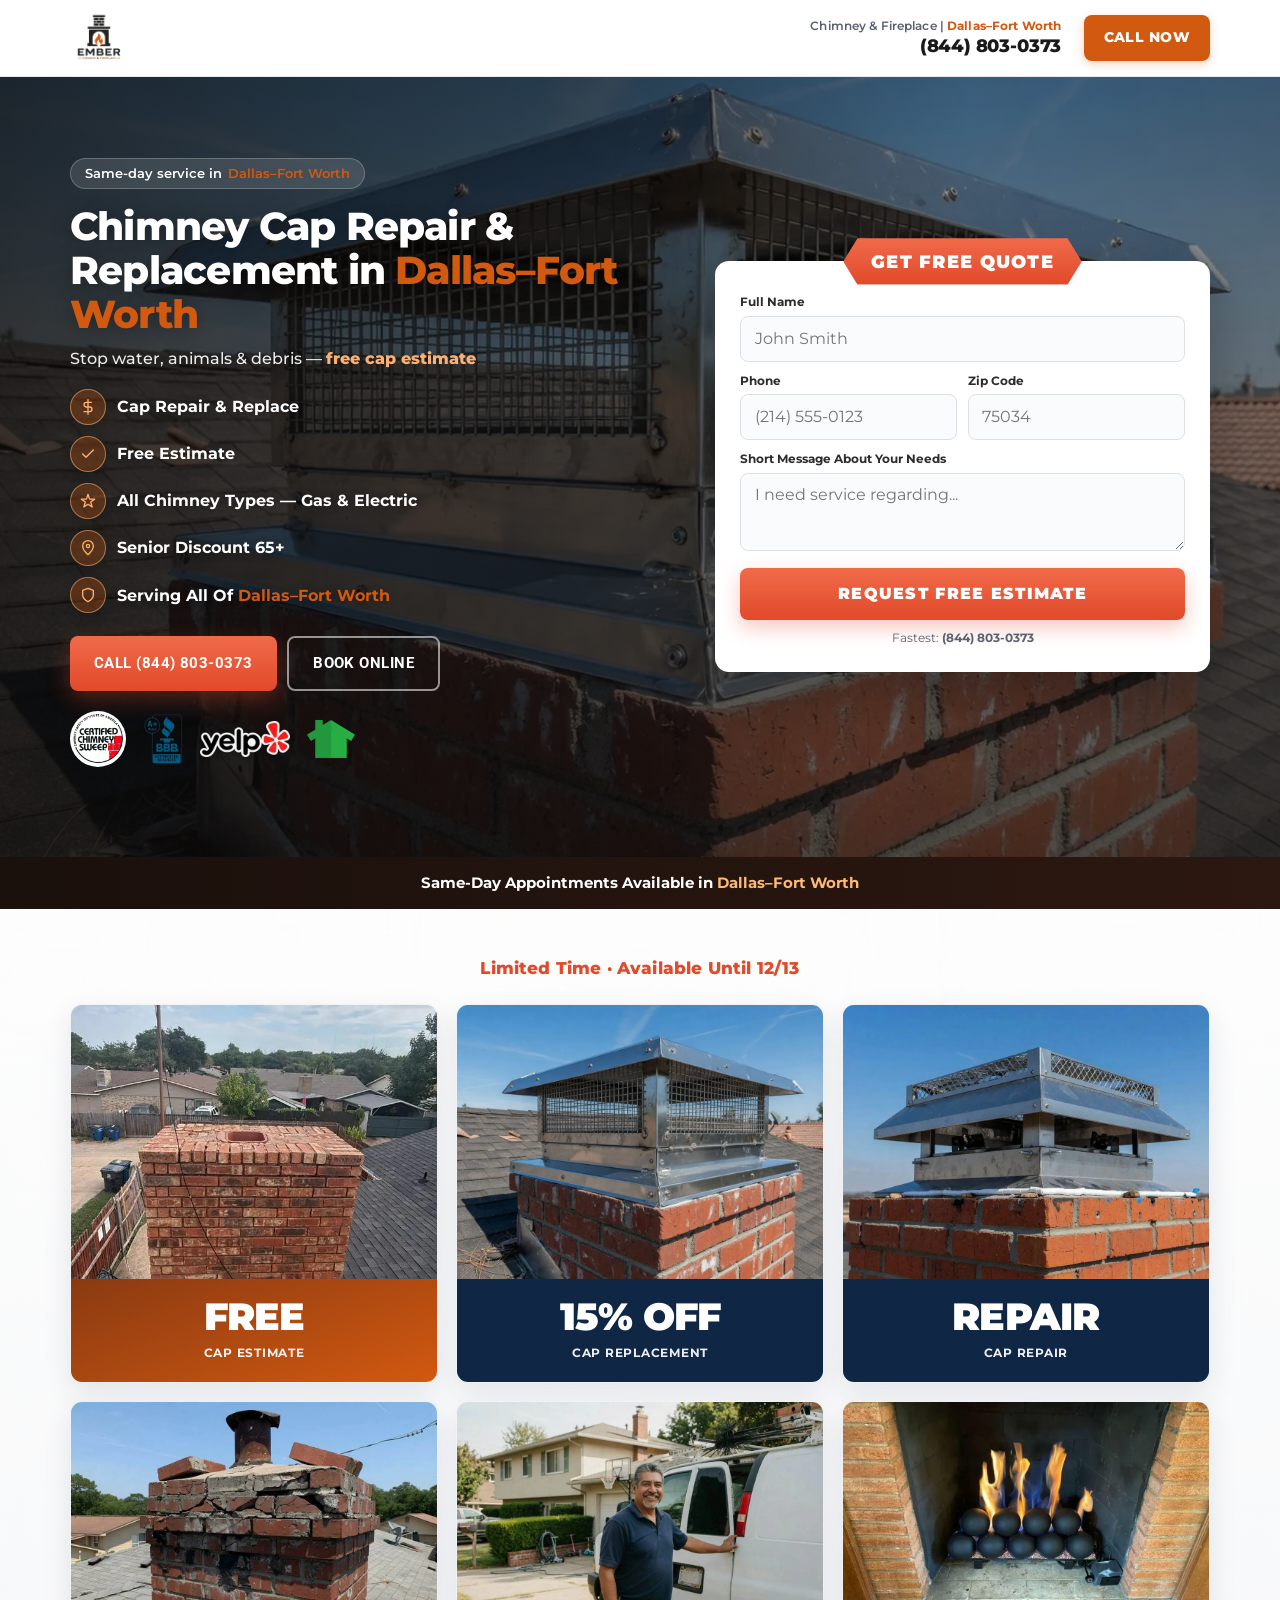
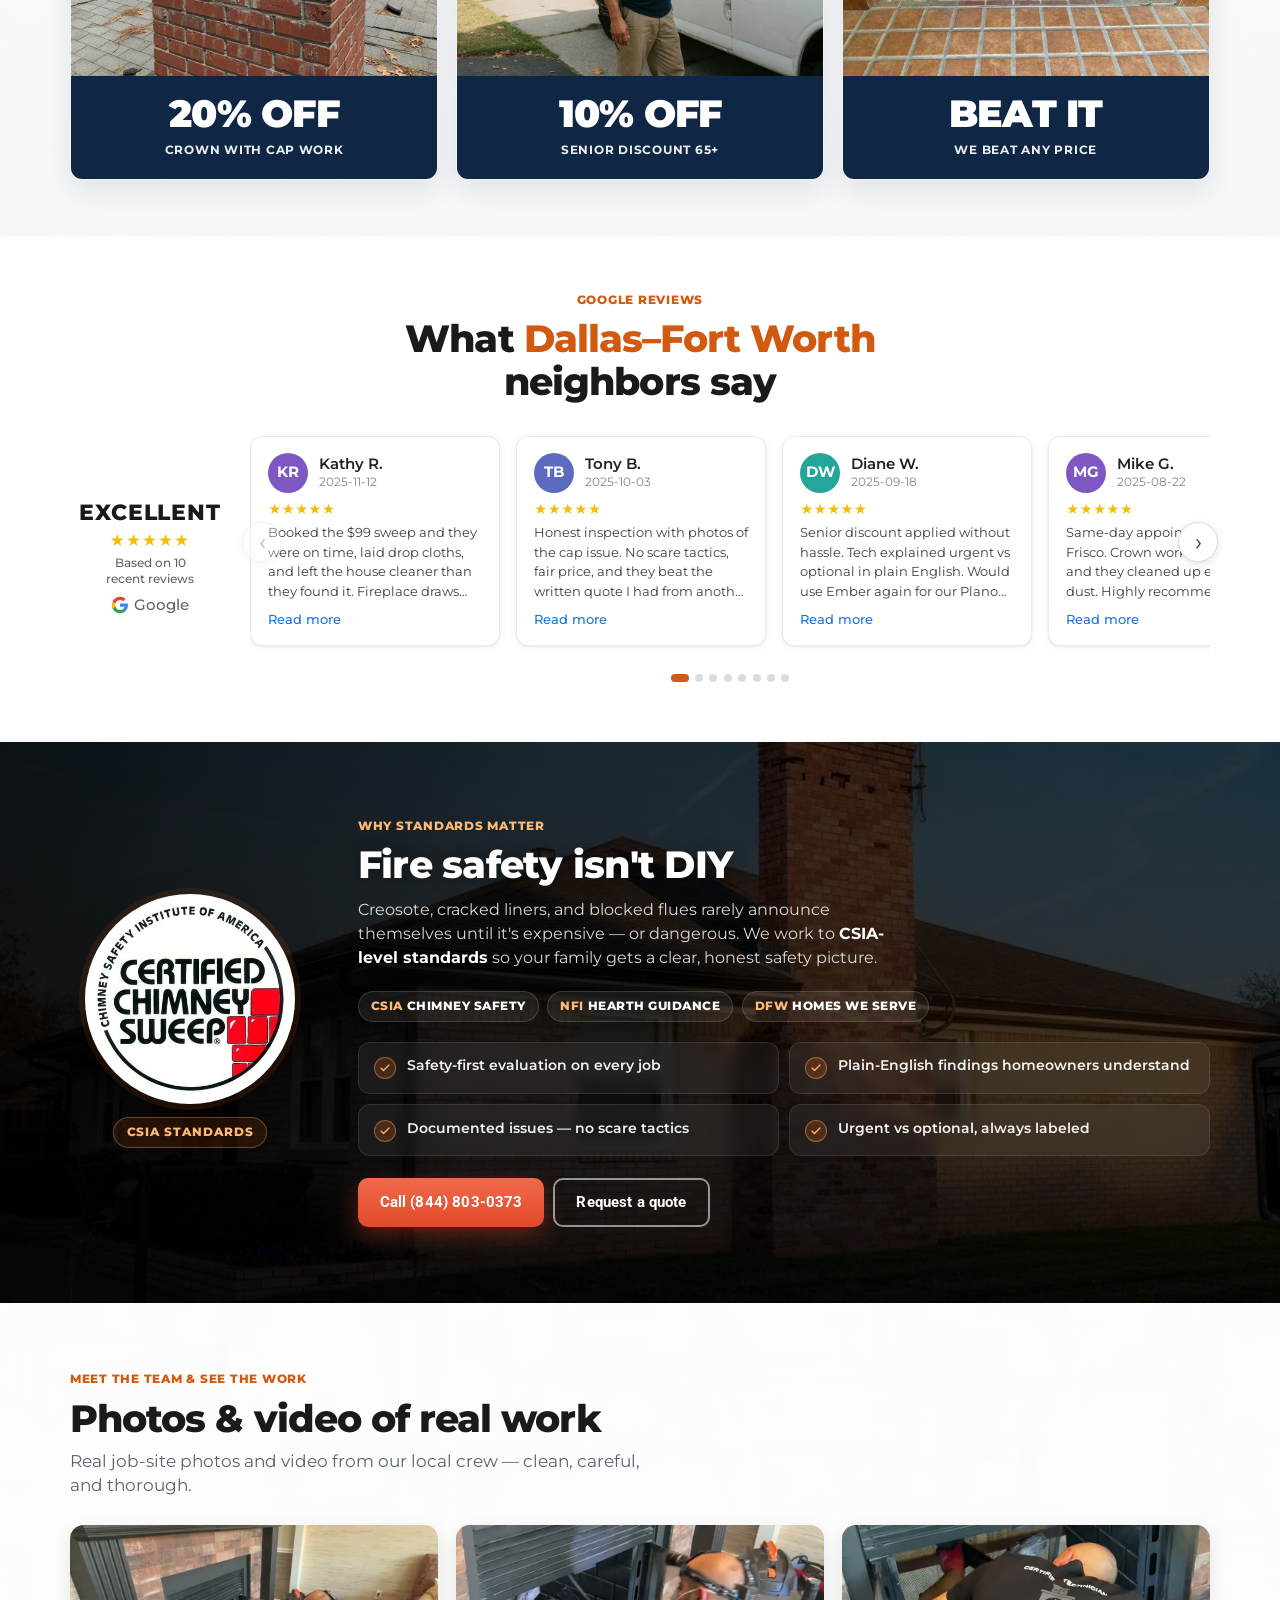
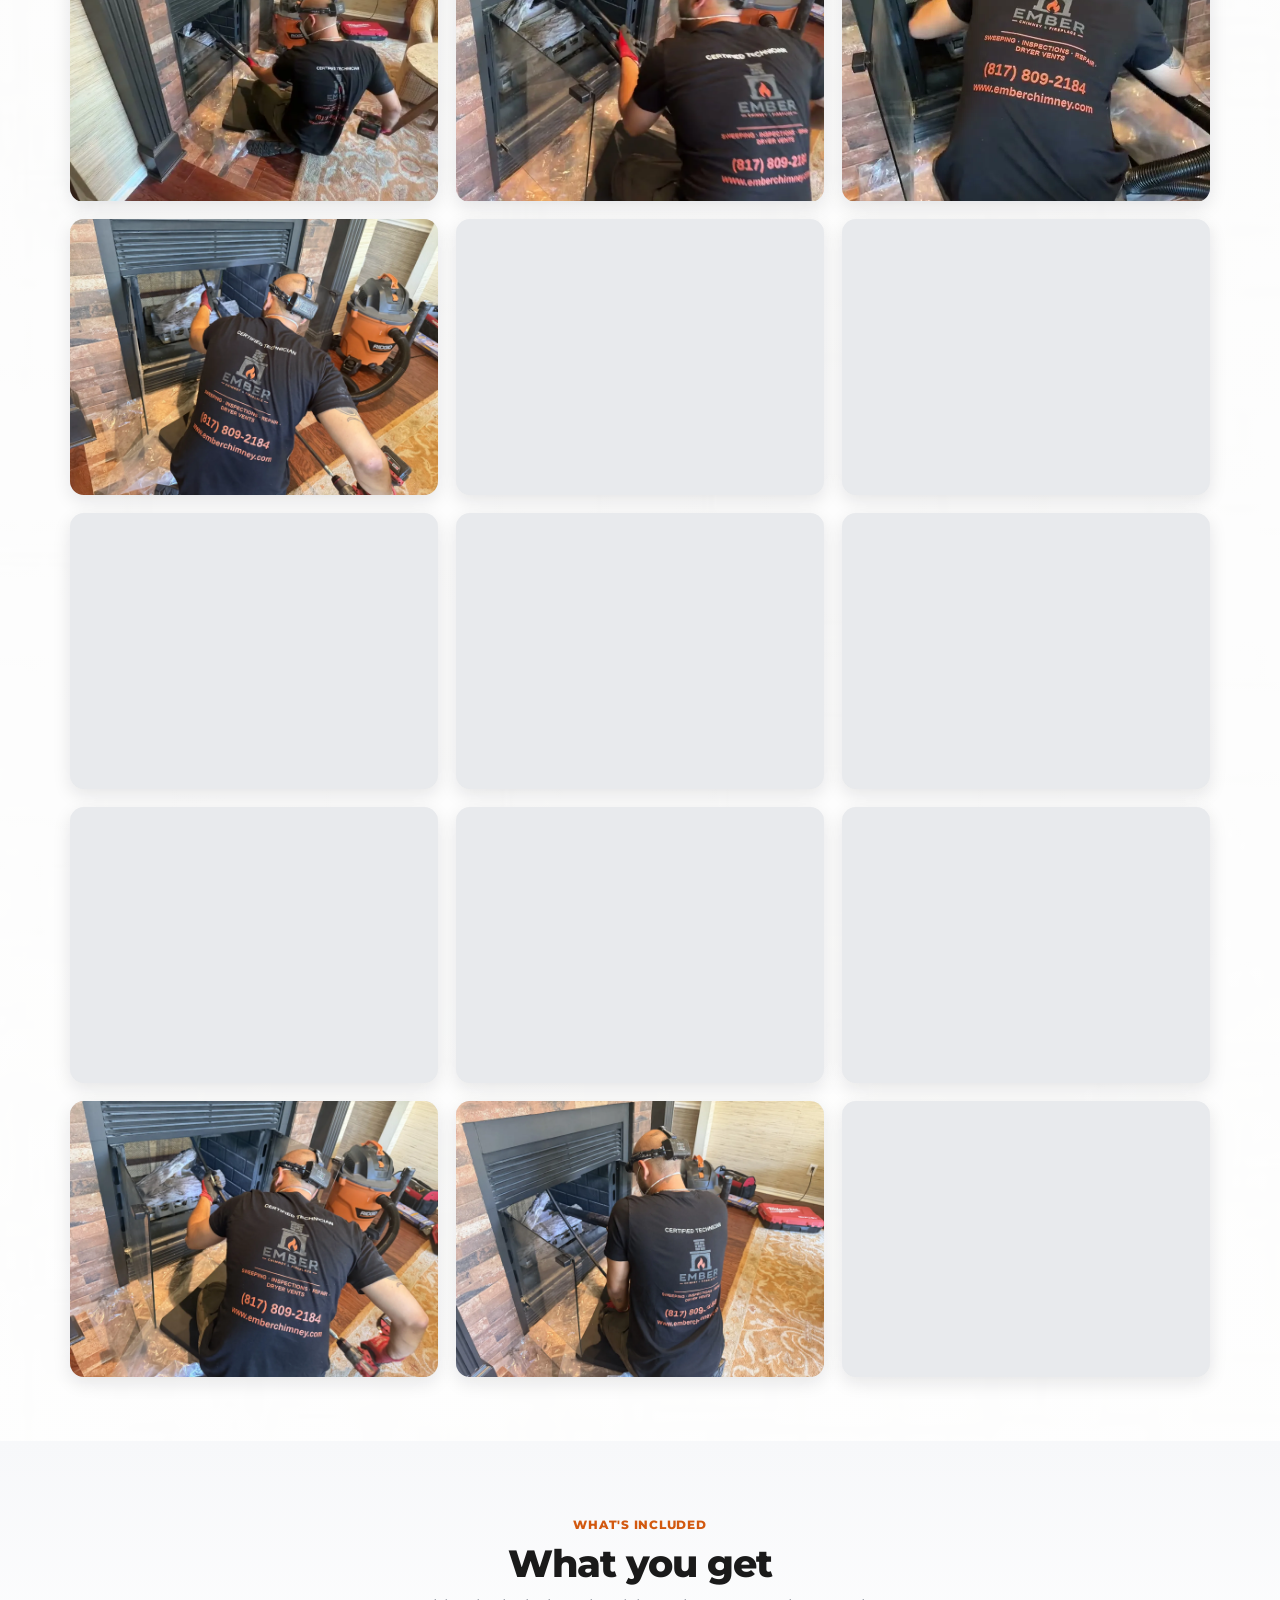
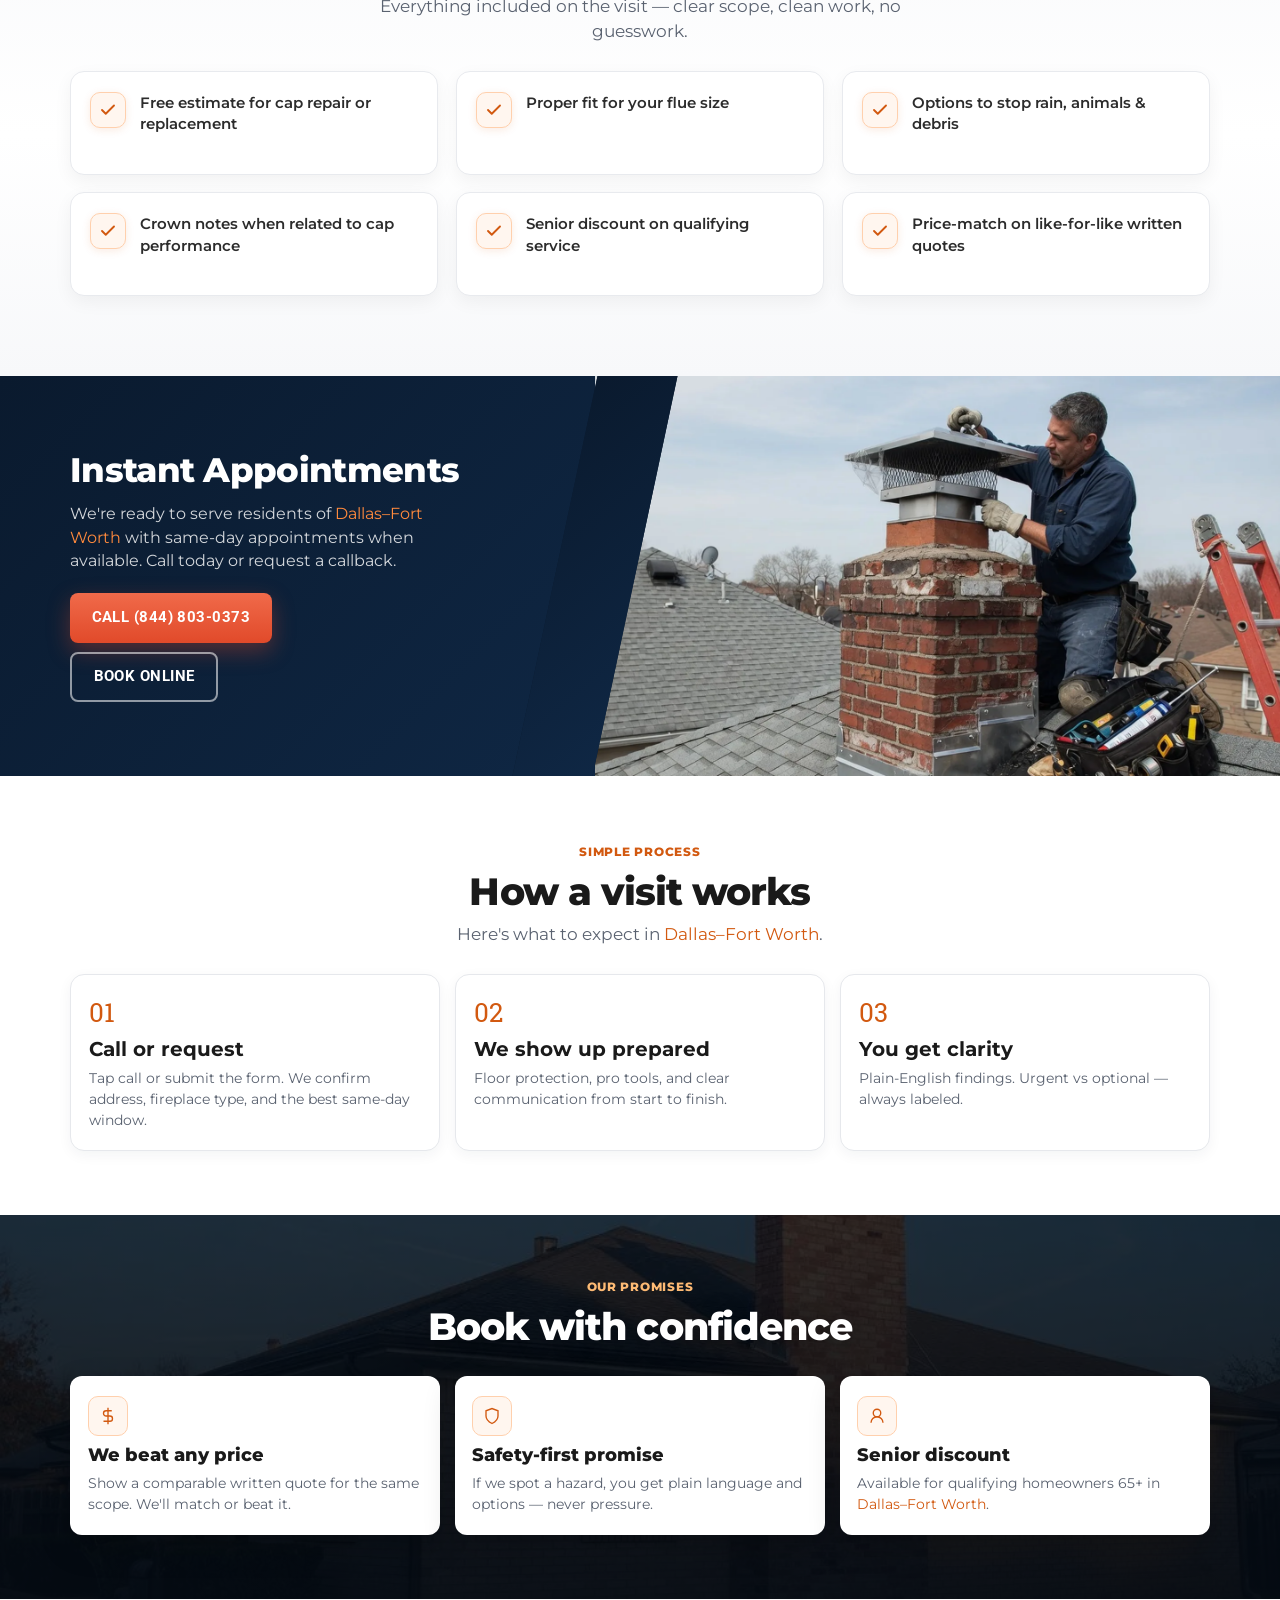
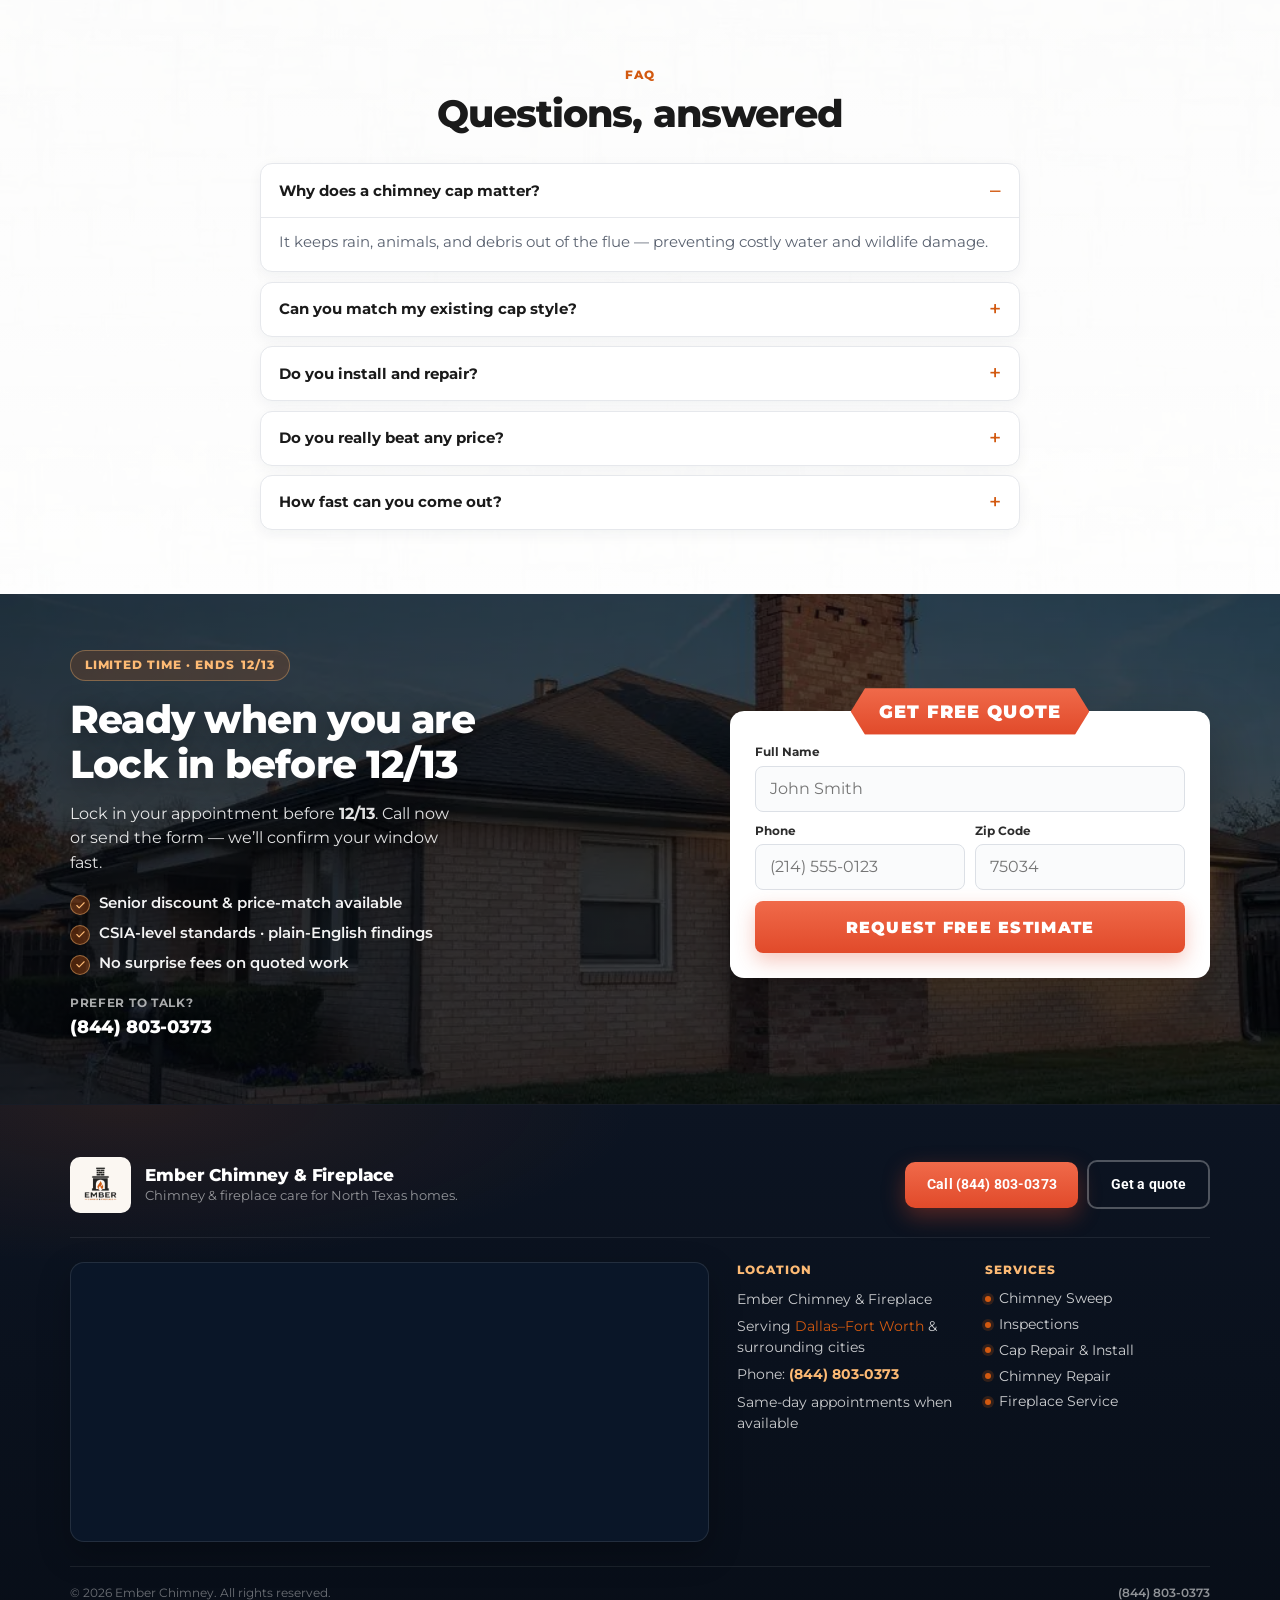
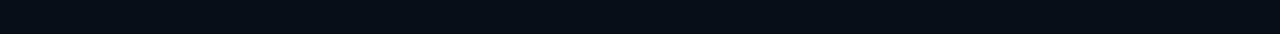
==== commit 89f02306: "Ship rolling Sunday date, sweep A/B, and NJ offer pages. Live offer.emberchimney.com still showed ha" ====
--- a/offer/chimney-cap/index.html
+++ b/offer/chimney-cap/index.html
@@ -696,7 +696,7 @@
   })();
   </script>
 
-  <script src="../../assets/js/lp.js?v=43"></script>
+  <script src="../../assets/js/lp.js?v=44"></script>
   <!-- CallRail dynamic number insertion -->
   <script type="text/javascript" src="https://cdn.callrail.com/companies/578256671/32f23b92d88d9a105486/12/swap.js"></script>
 </body>
--- a/assets/css/lp.css
+++ b/assets/css/lp.css
@@ -712,6 +712,15 @@
 }
 .hero-bullets .ico svg { width: 16px; height: 16px; }
 .hero-actions { display: flex; flex-wrap: wrap; gap: 0.65rem; margin-bottom: 1.25rem; }
+html:not(.ab-b) [data-ab="b"] { display: none !important; }
+html.ab-b [data-ab="a"] { display: none !important; }
+.hero-trust-line {
+  margin: -0.55rem 0 1.15rem;
+  font-size: 0.88rem;
+  font-weight: 700;
+  color: rgba(255, 255, 255, 0.92);
+  text-shadow: 0 1px 8px rgba(0, 0, 0, 0.28);
+}
 .hero-mini-badges {
   display: flex; flex-wrap: wrap; gap: 0.85rem 1.1rem; align-items: center;
 }
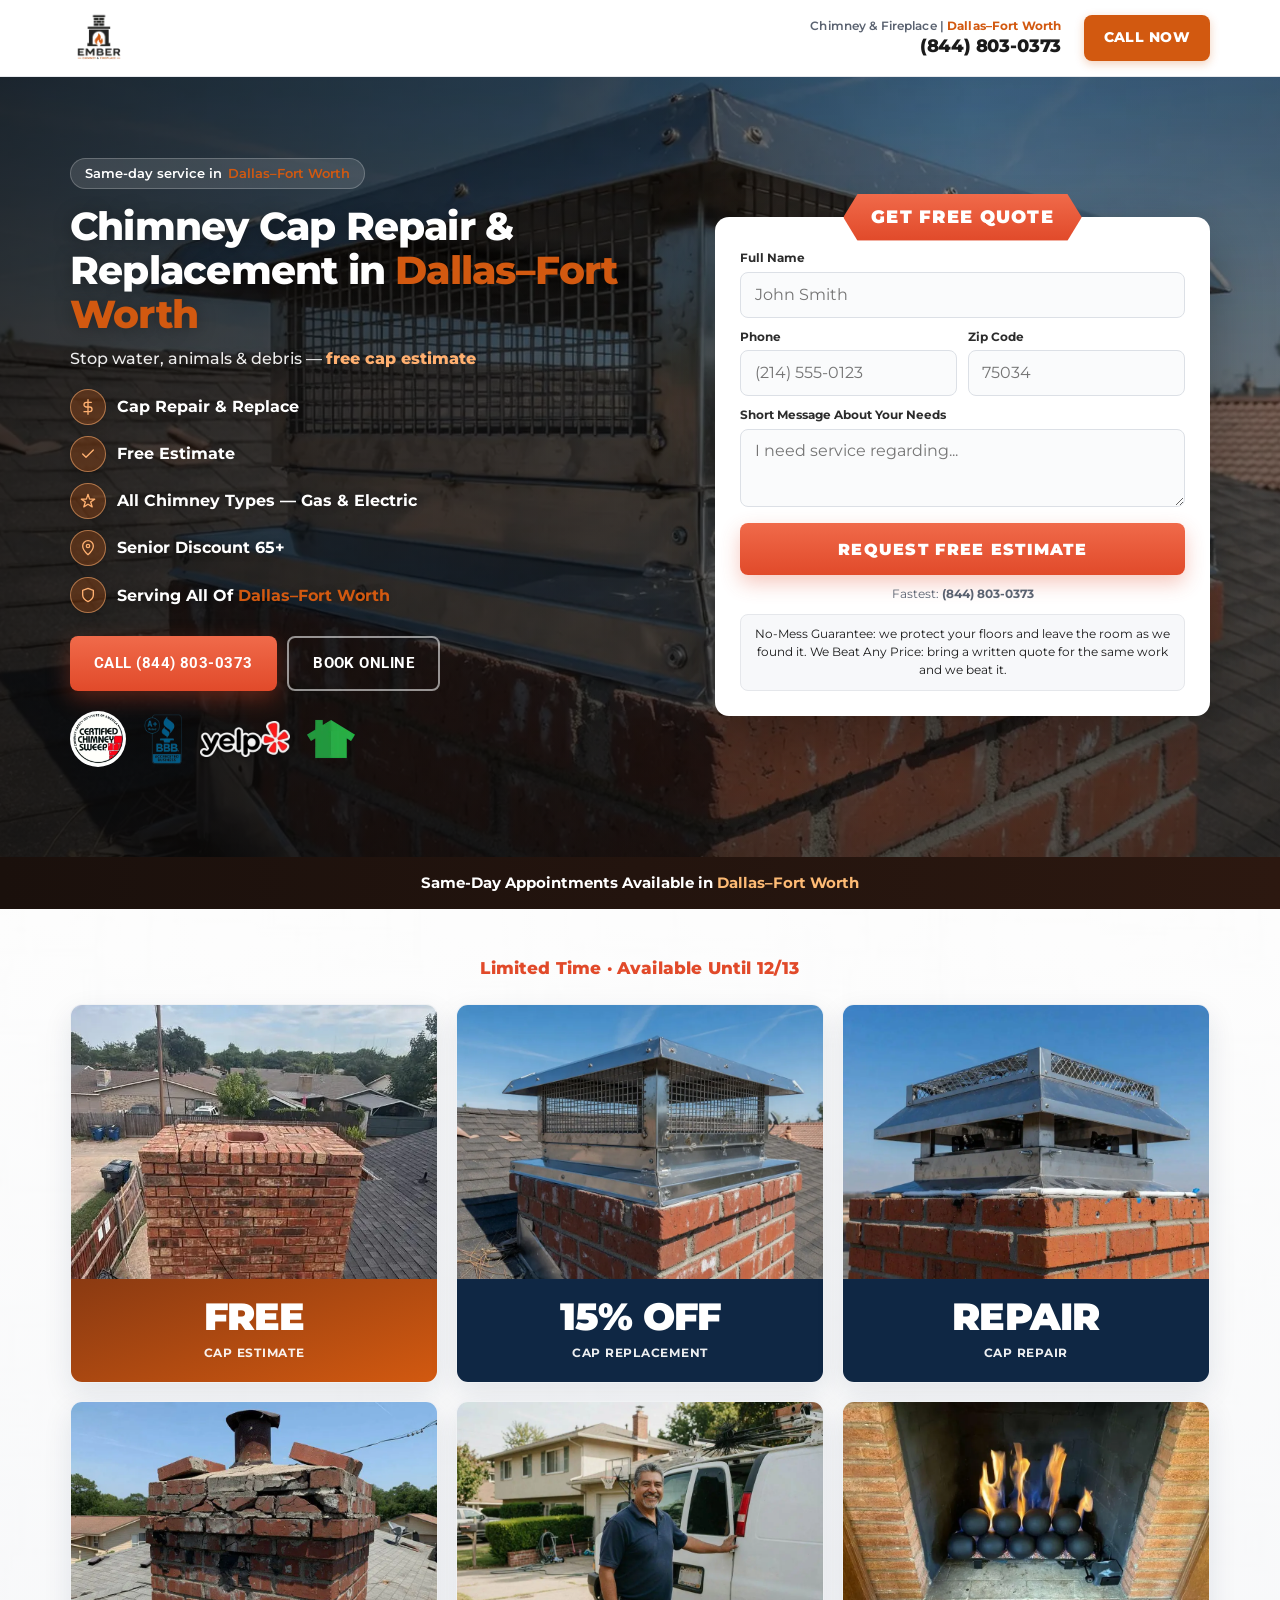
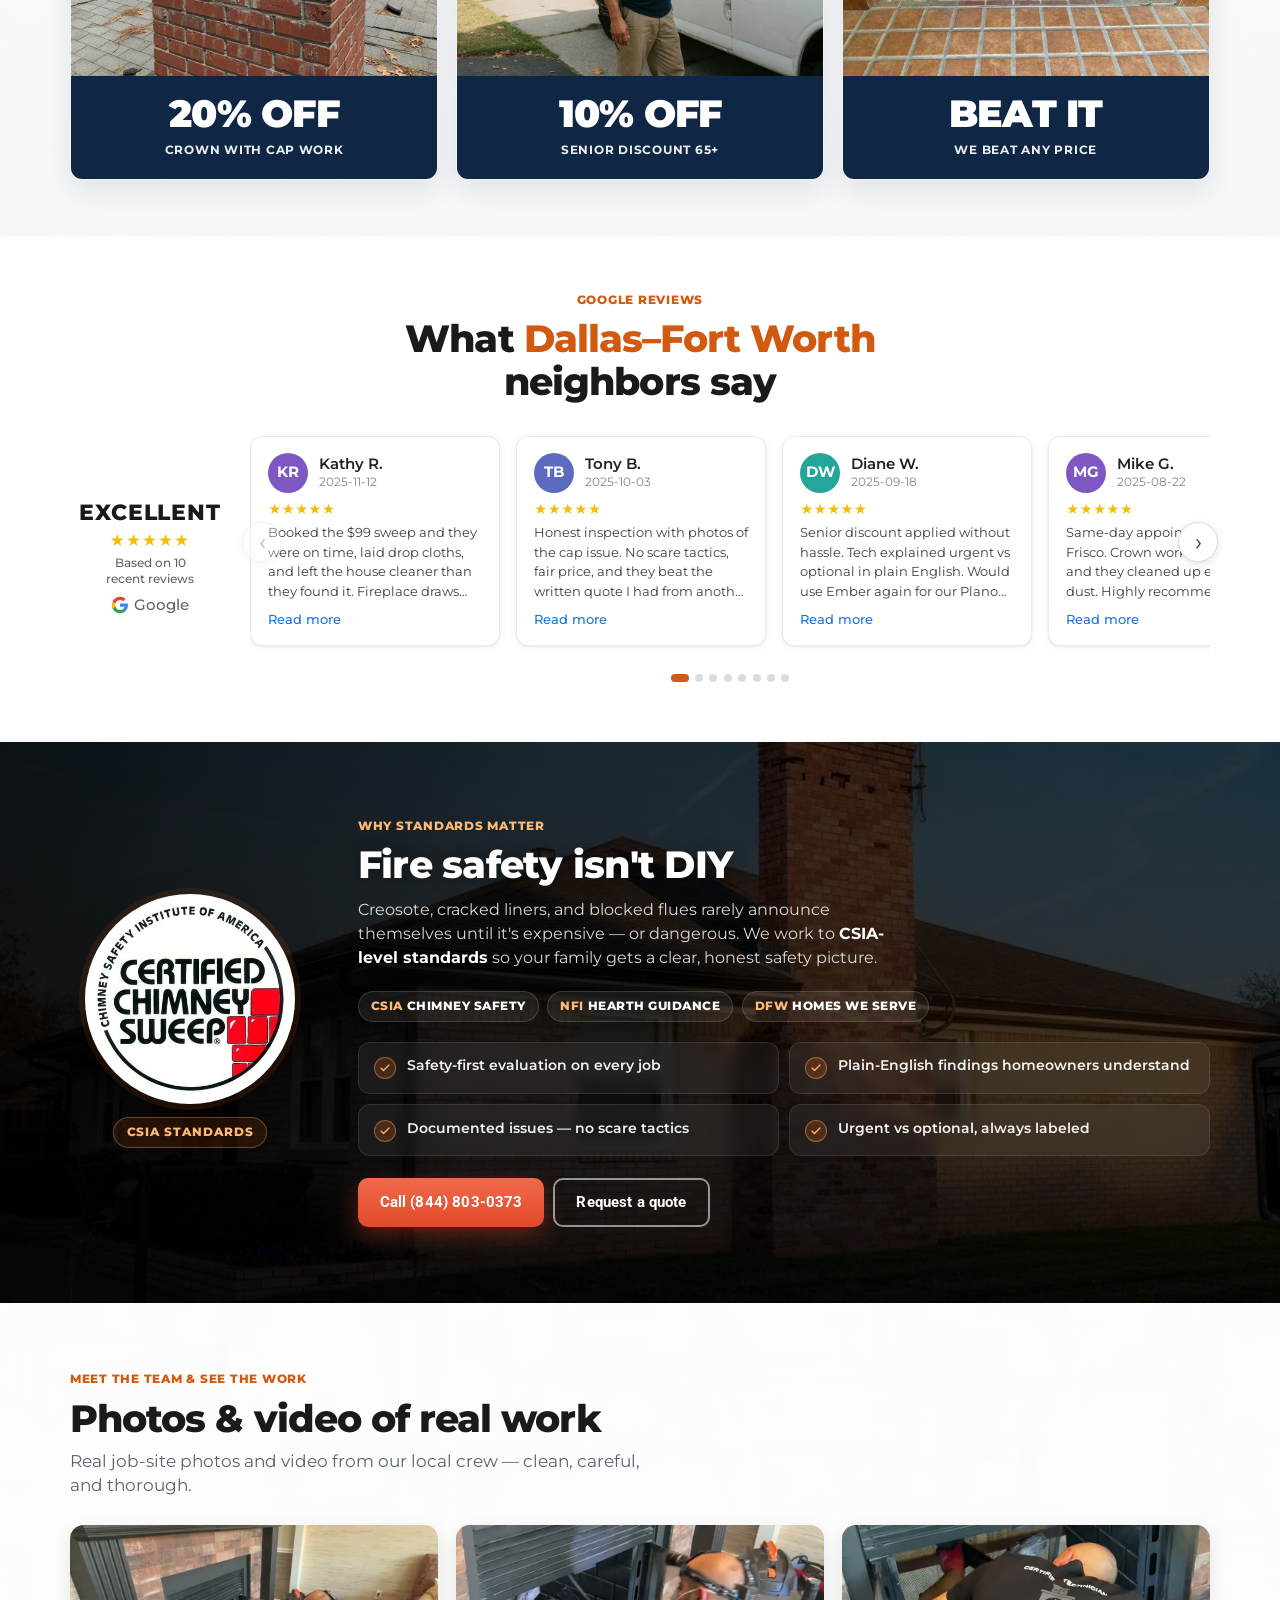
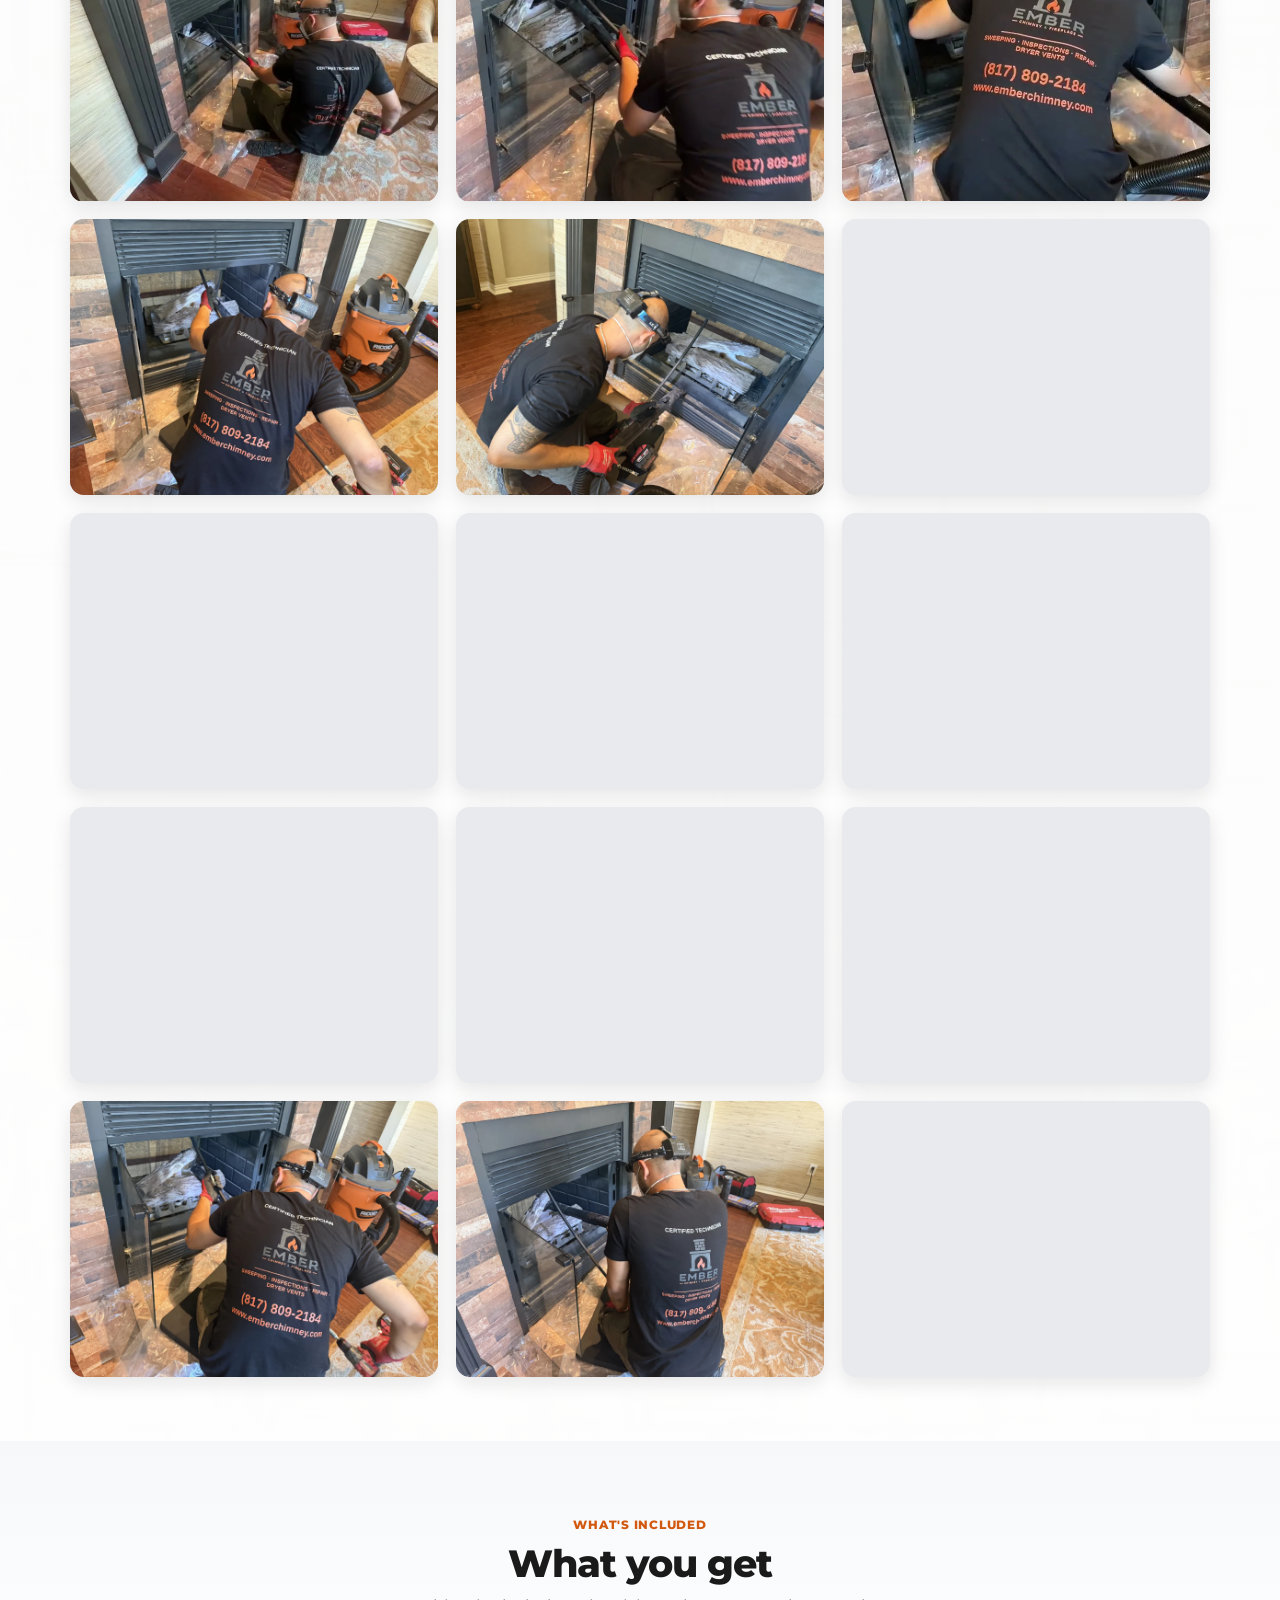
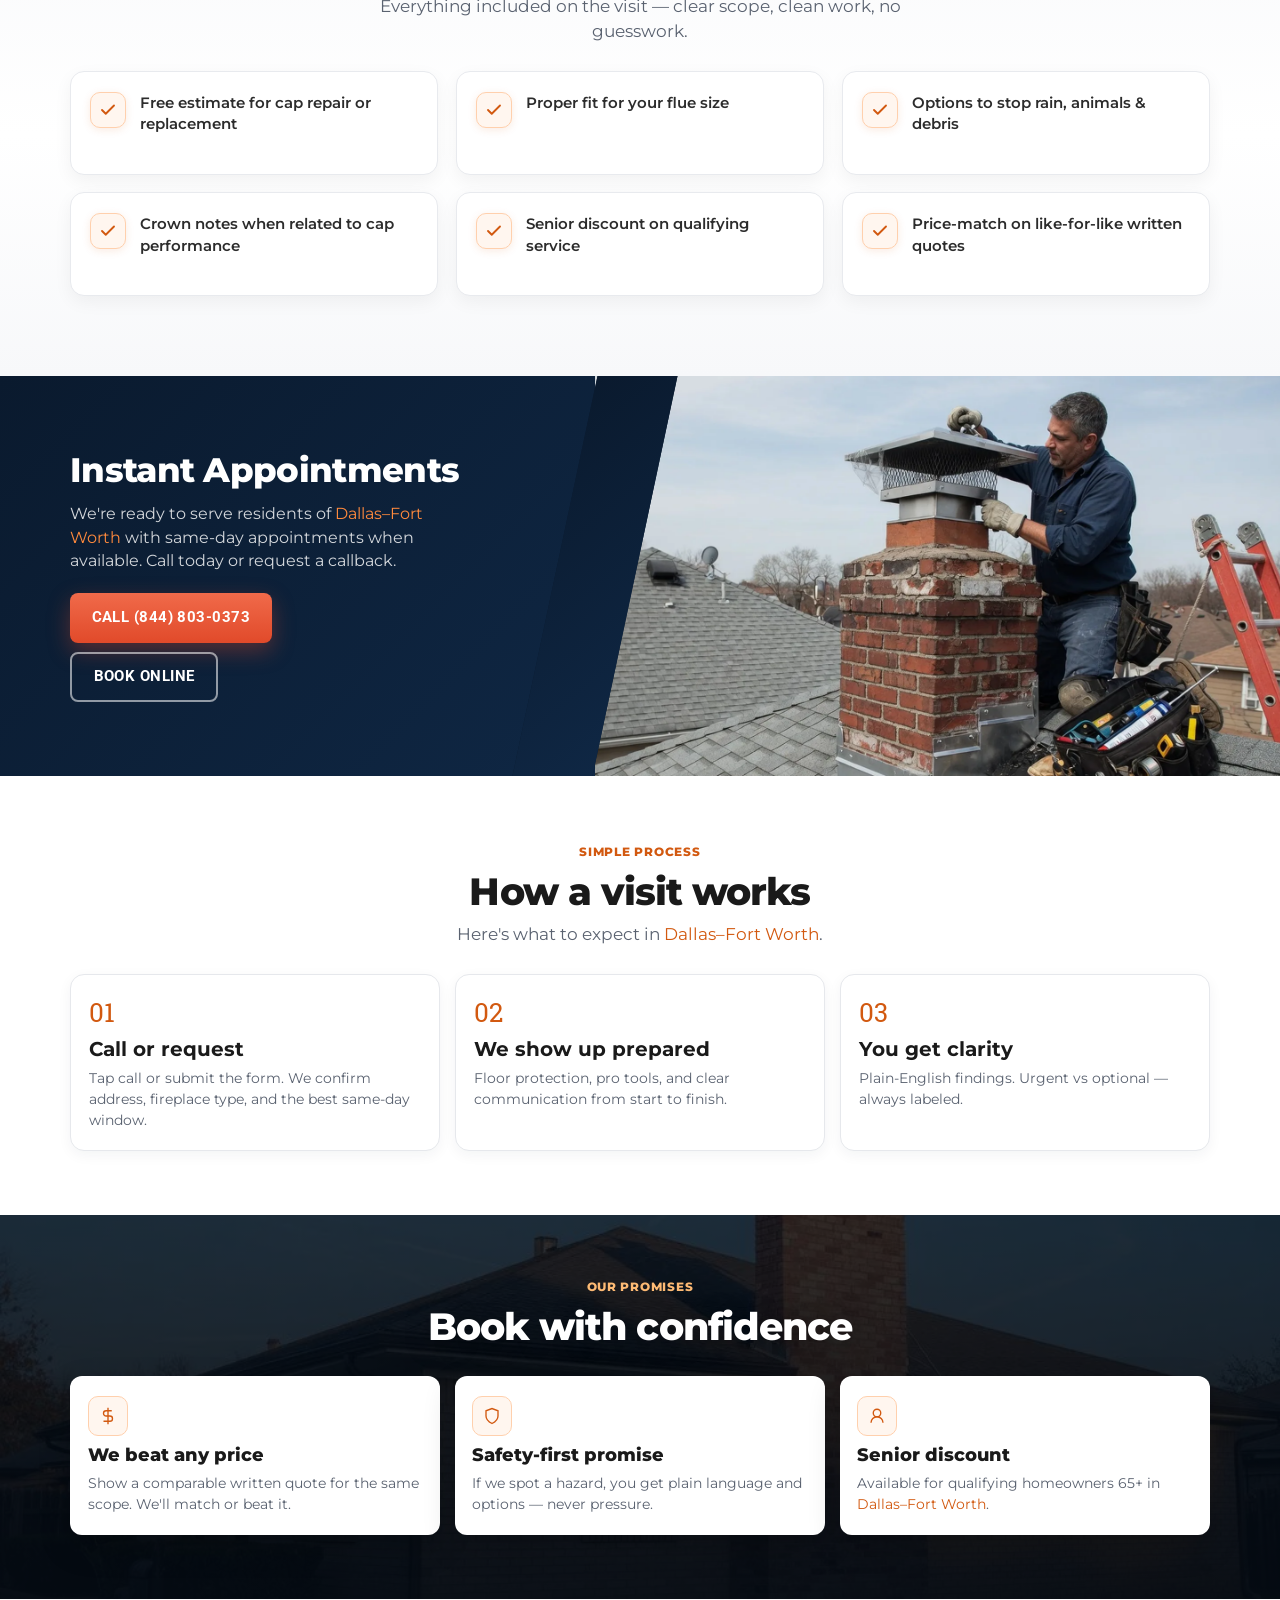
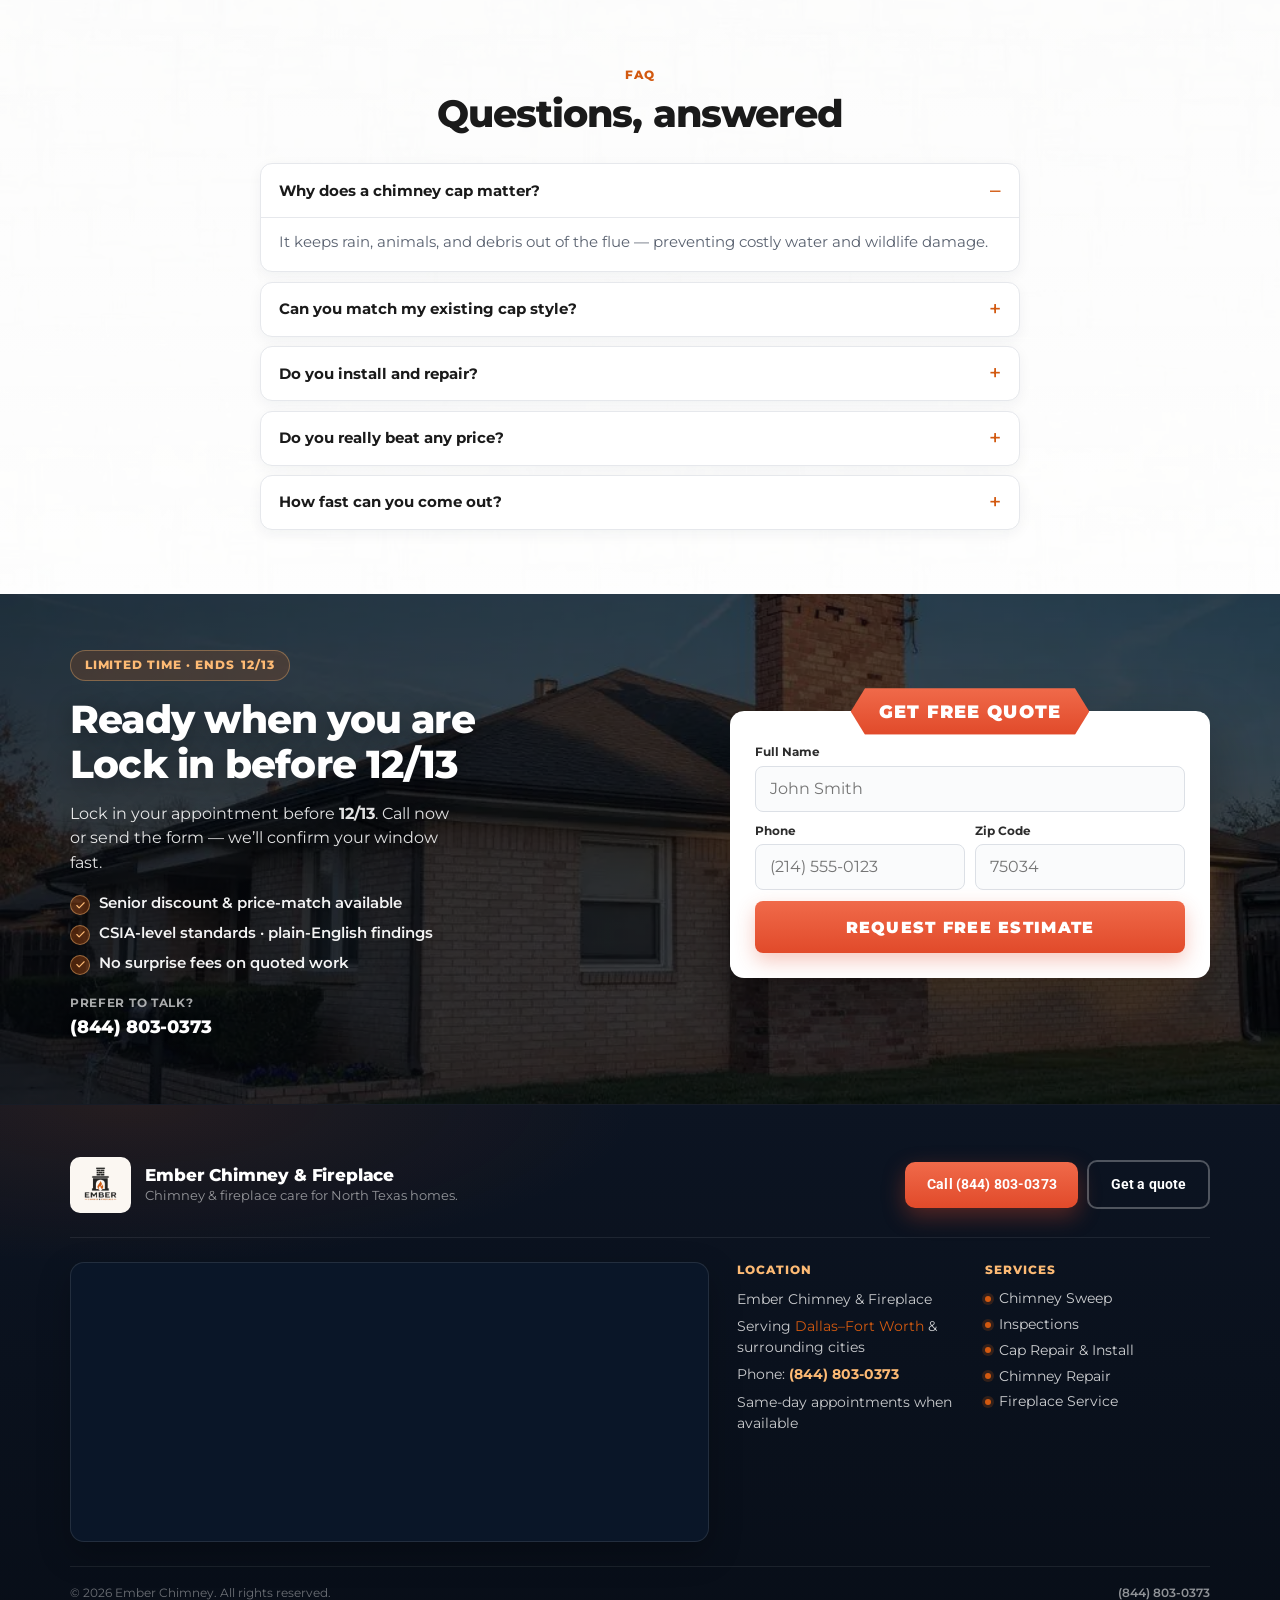
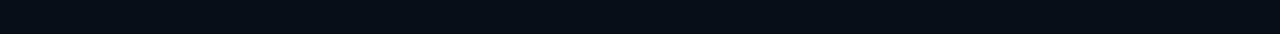
==== commit 344fb1ec: "Unblock fireplace-install ads: drop fire glass/burner wording and add No-Mess Guarantee line." ====
--- a/offer/chimney-cap/index.html
+++ b/offer/chimney-cap/index.html
@@ -95,6 +95,7 @@
             <button class="btn-send" type="submit">Request Free Estimate</button>
             <p class="form-status" role="status" aria-live="polite"></p>
             <p class="form-note" style="margin-top:.65rem;font-size:.78rem;color:var(--muted);text-align:center">Fastest: <a href="tel:+18448030373"><strong>(844) 803-0373</strong></a></p>
+            <p class="ad-guarantee" style="margin:.7rem 0 0;padding:.65rem .75rem;font-size:.78rem;line-height:1.45;text-align:center;color:var(--ink);background:#f7f8fa;border:1px solid #e5e7eb;border-radius:8px">No-Mess Guarantee: we protect your floors and leave the room as we found it. We Beat Any Price: bring a written quote for the same work and we beat it.</p>
           </form>
         </aside>
       </div>
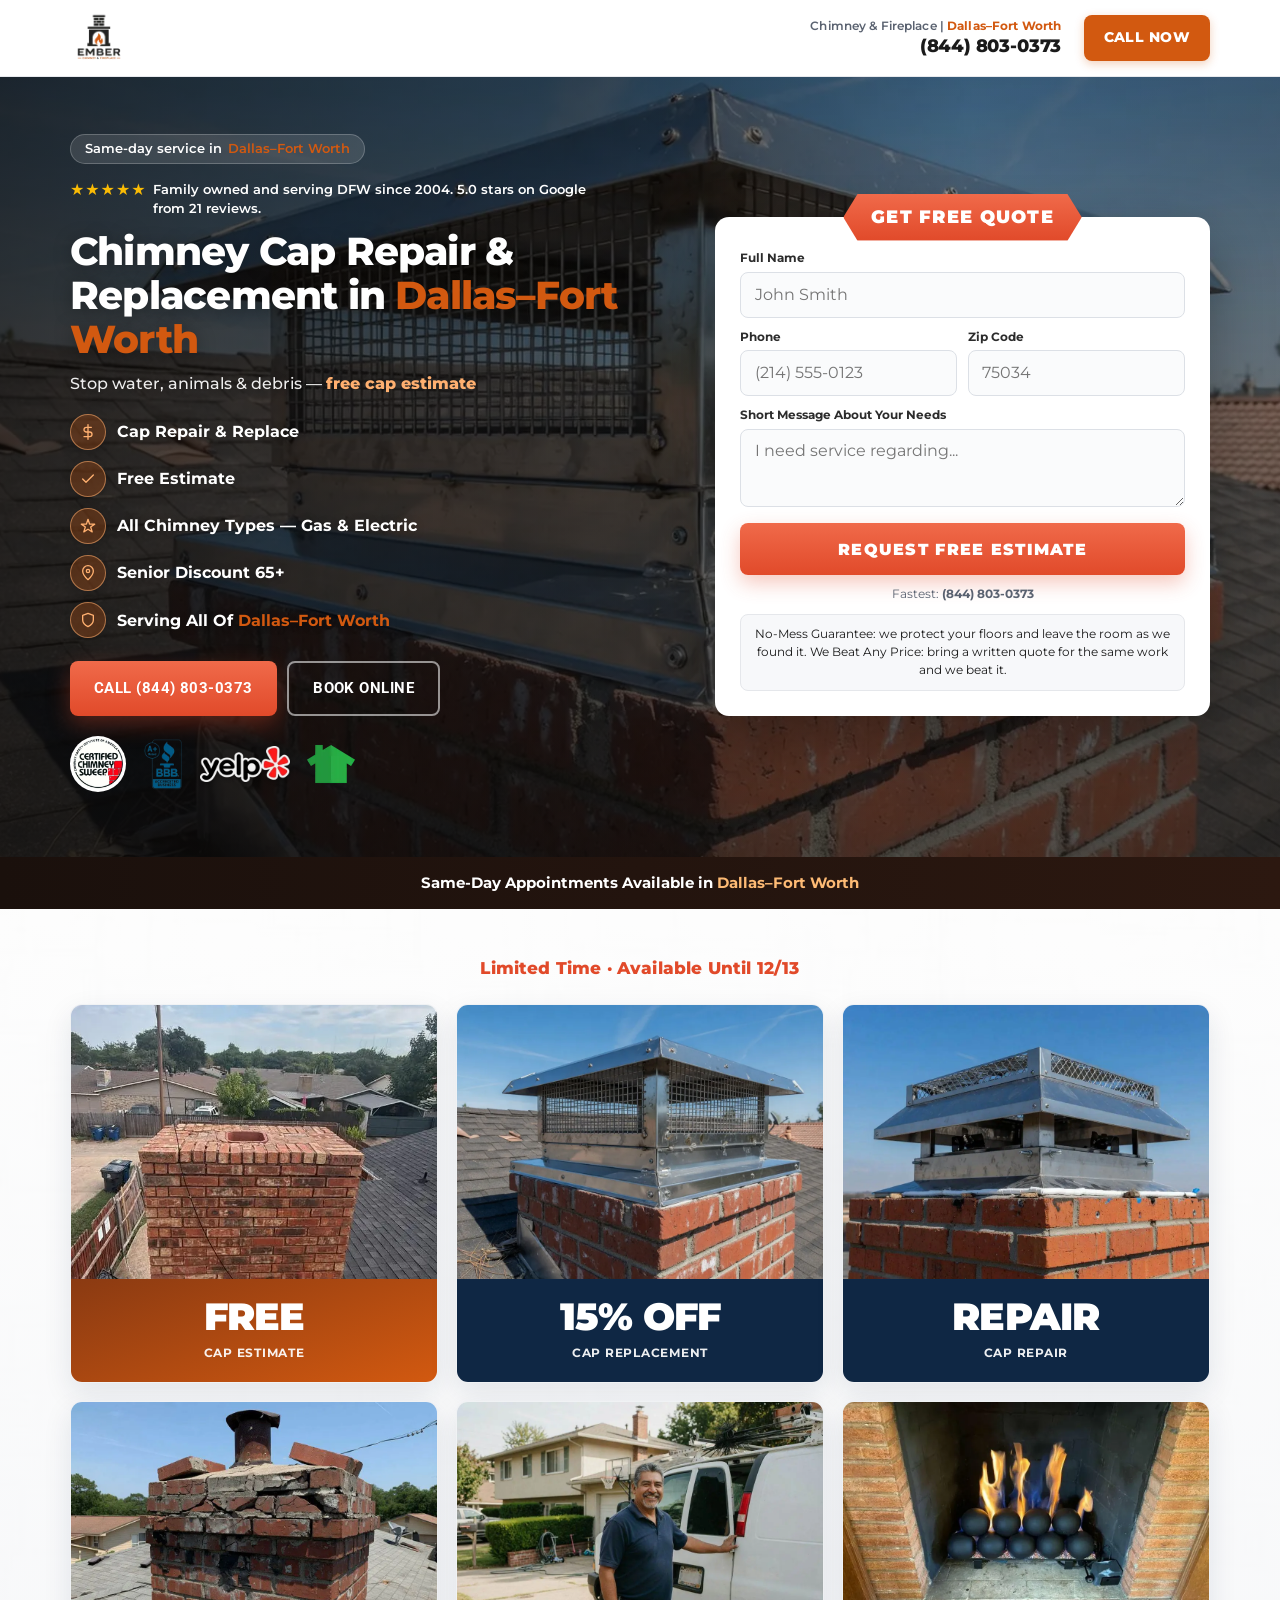
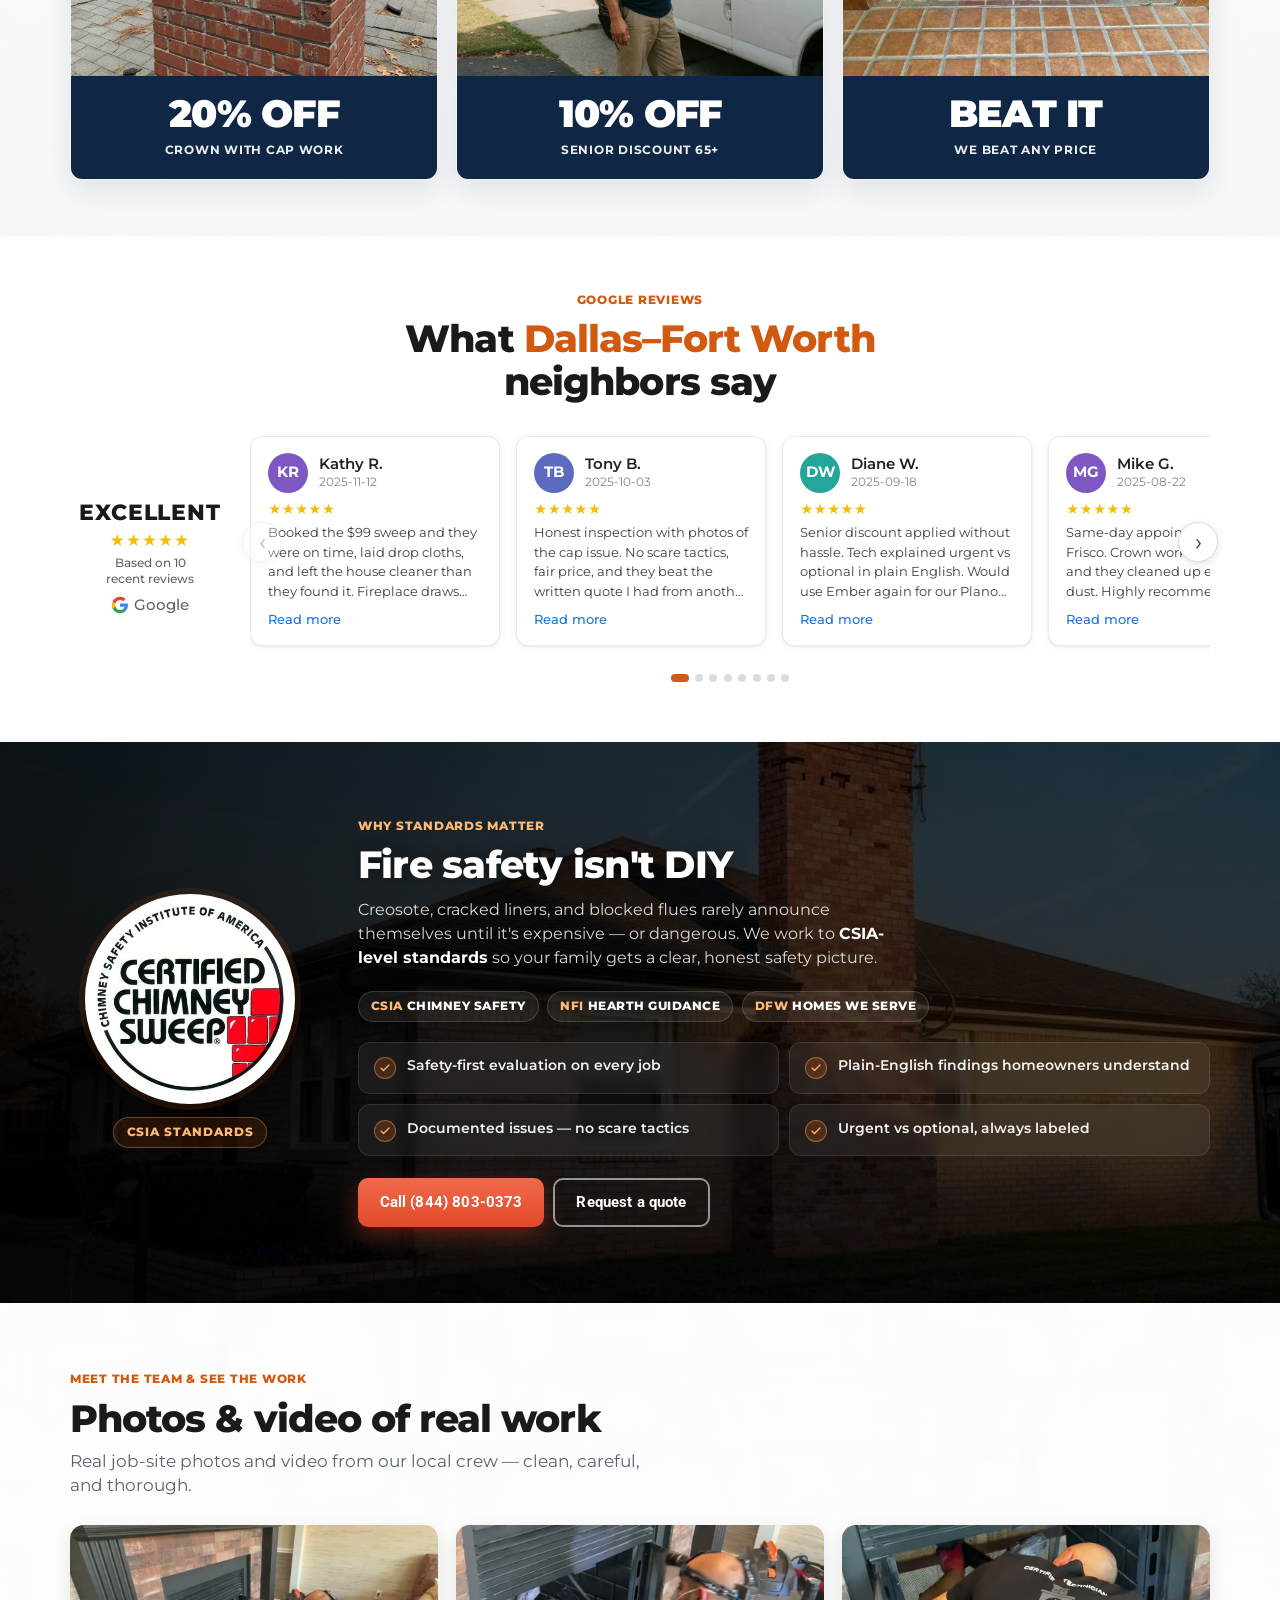
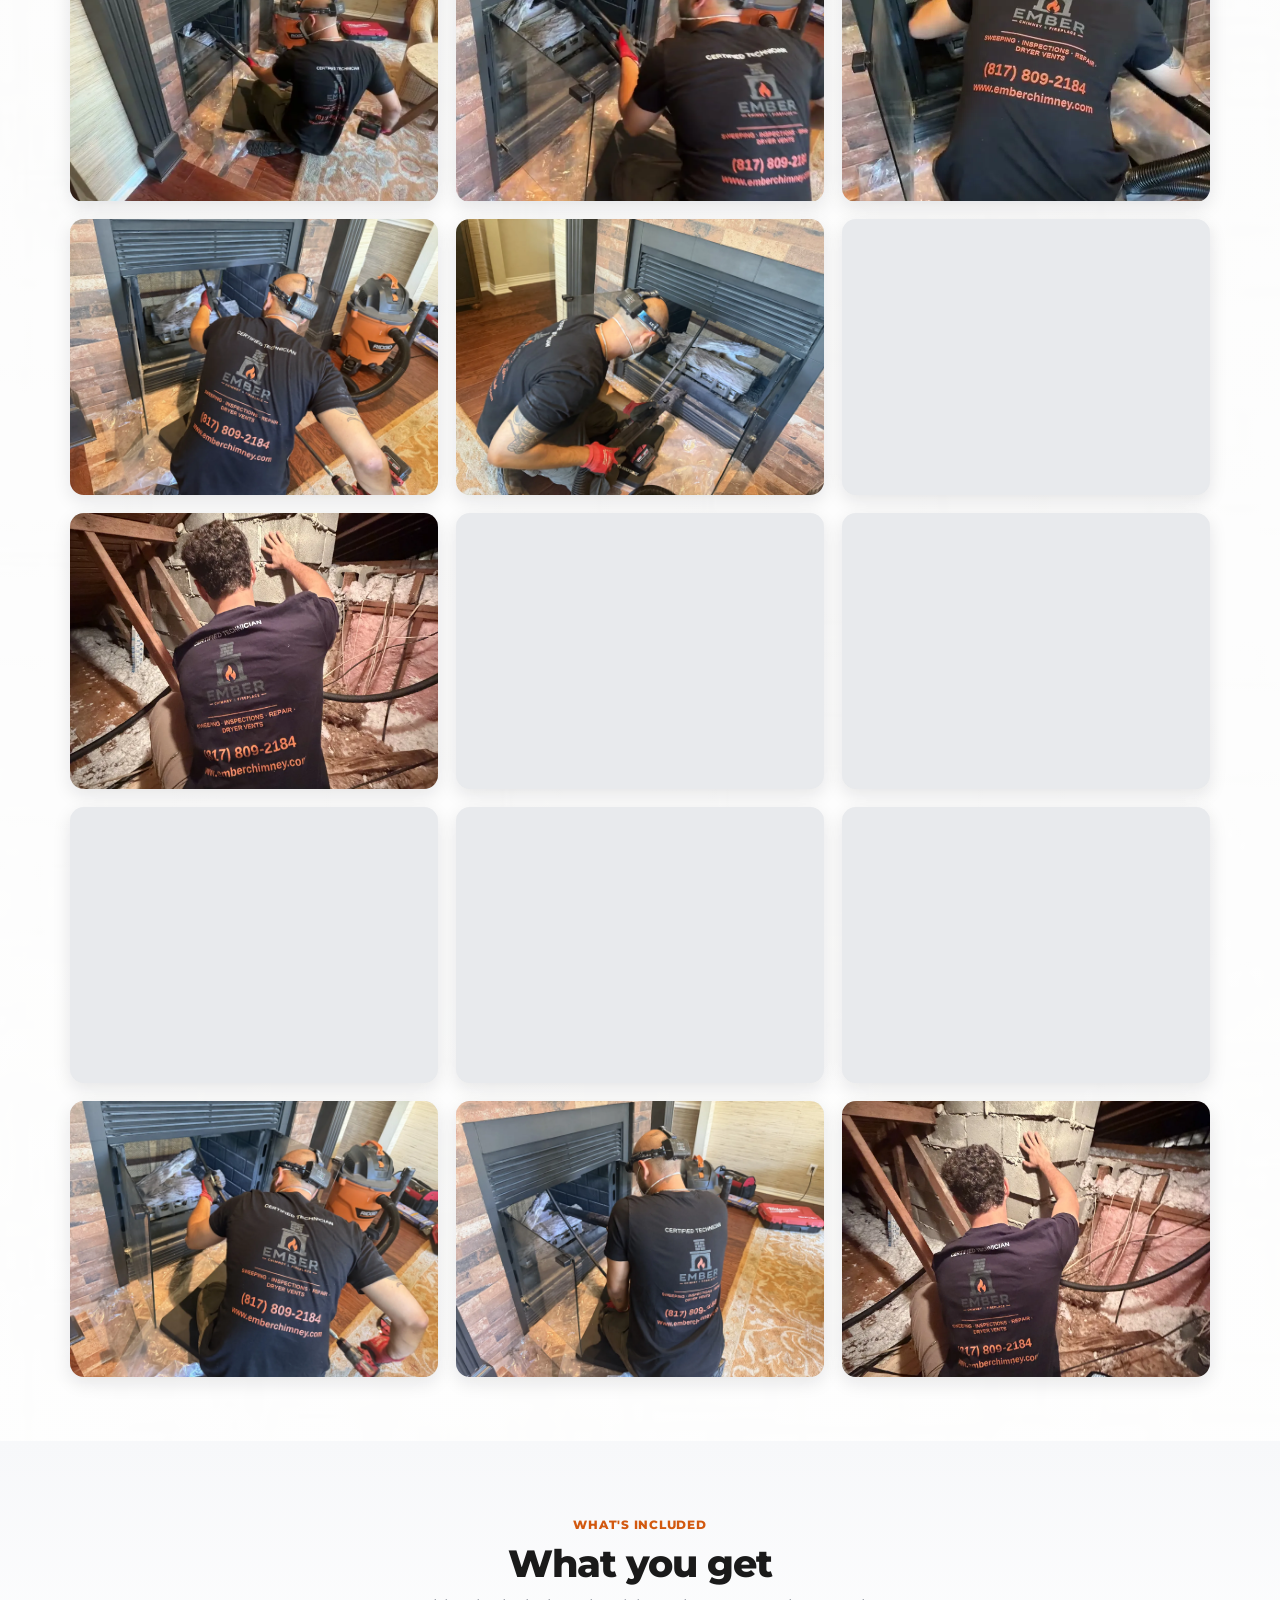
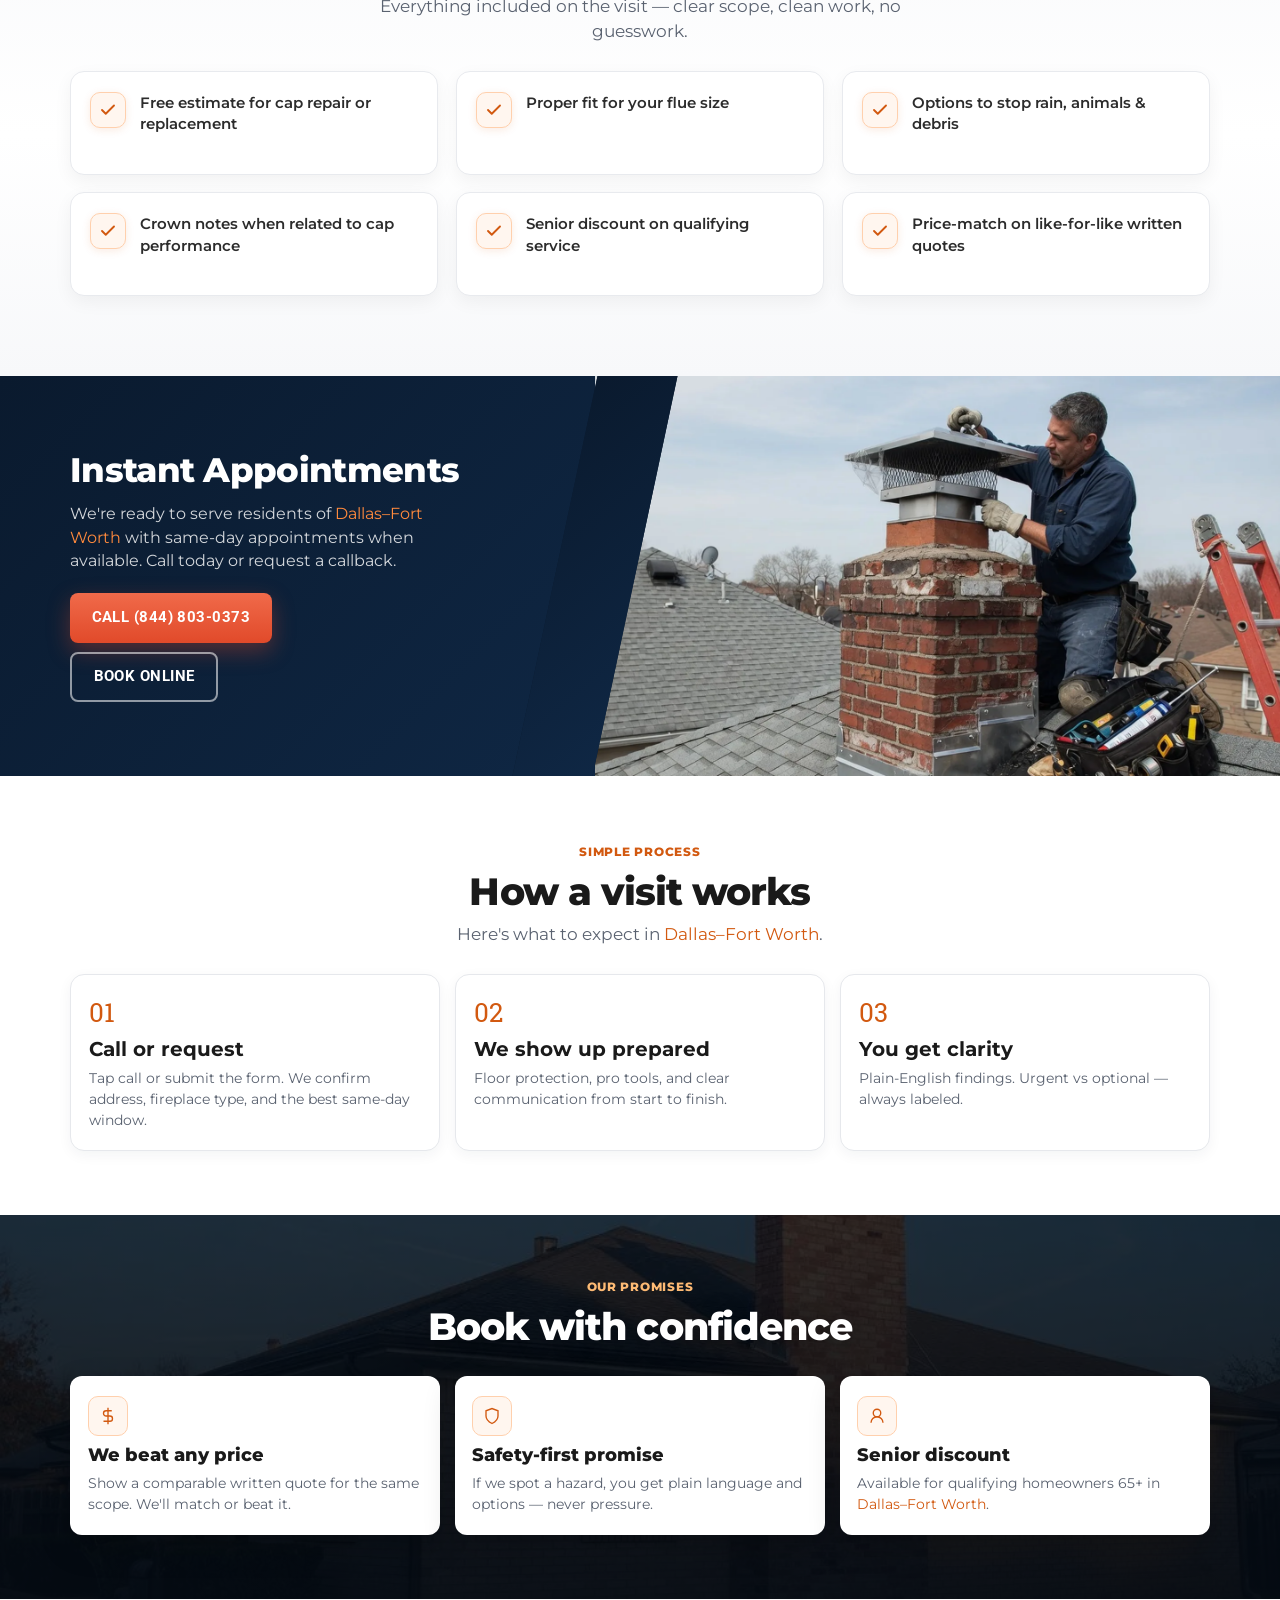
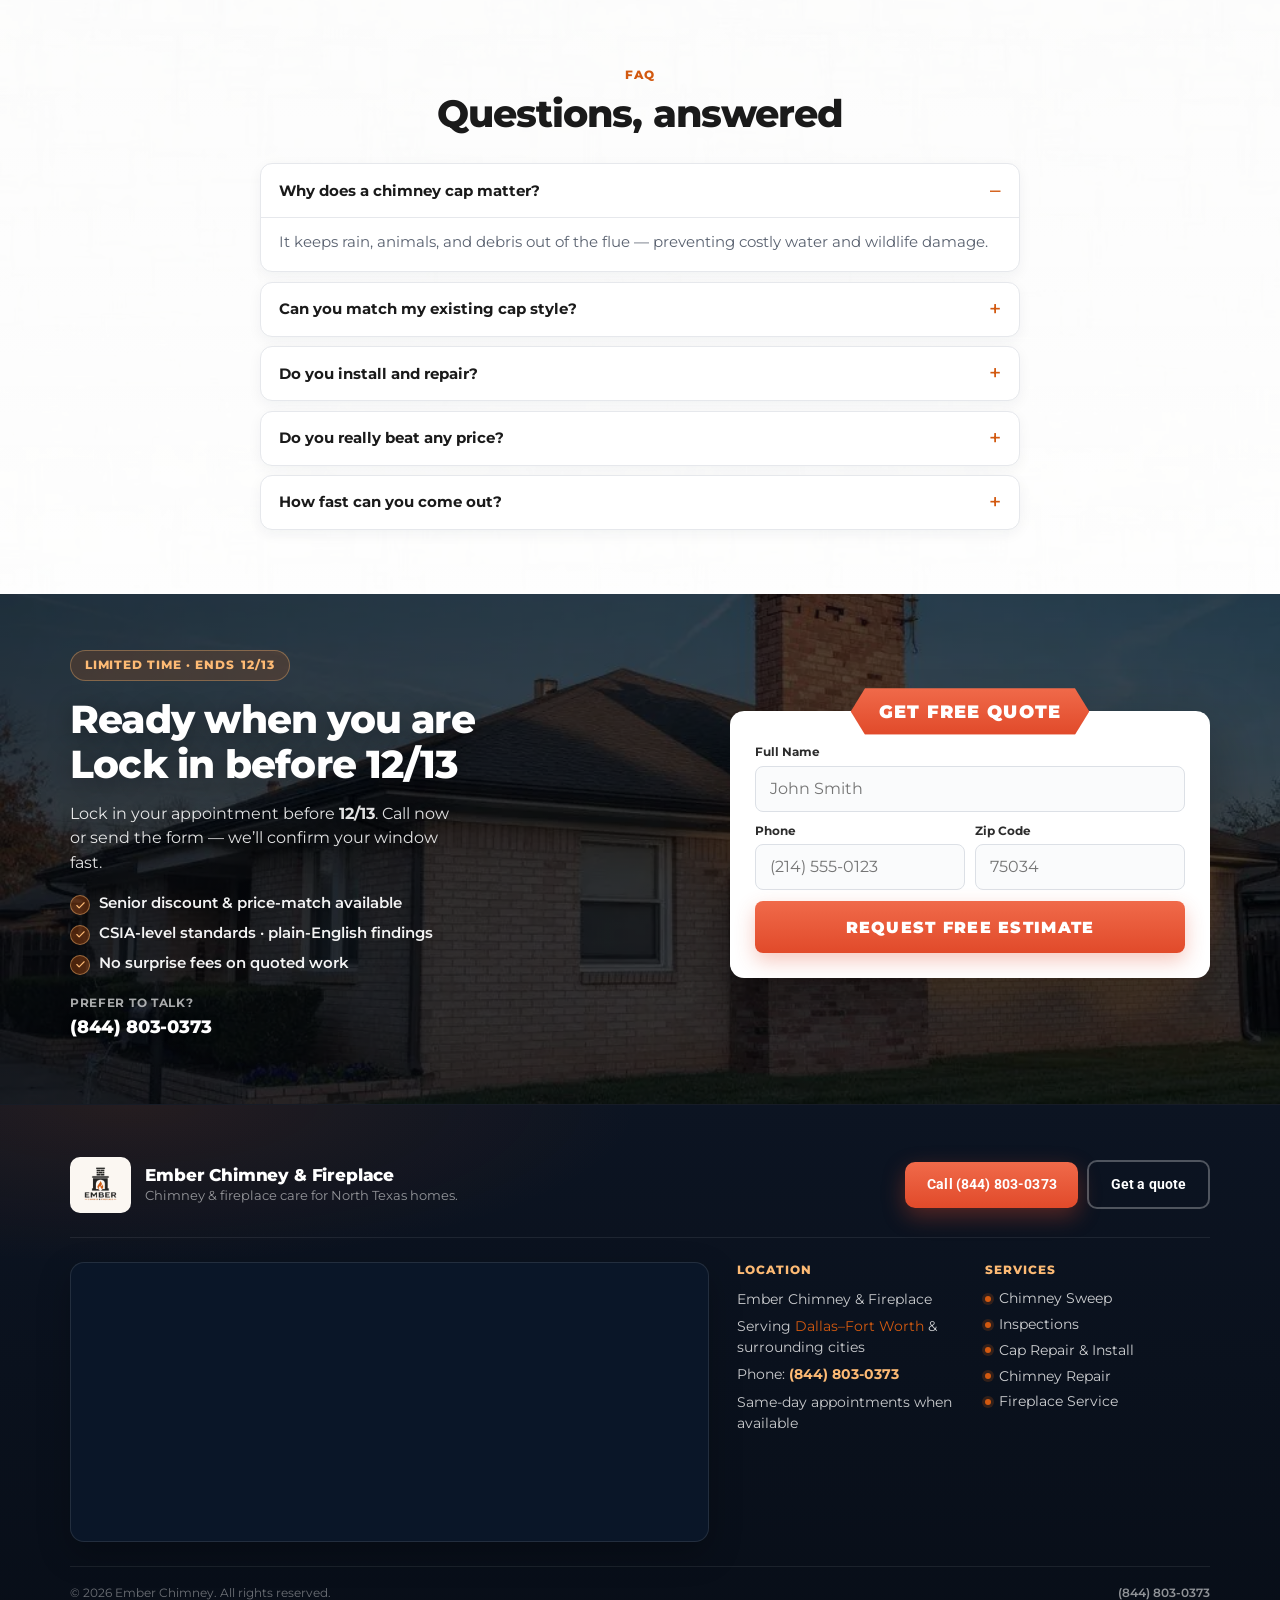
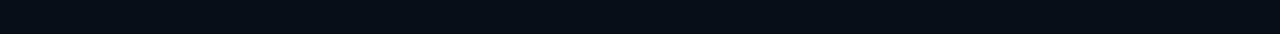
==== commit 7ea9cb5e: "Show the family-owned 5.0 Google line beside the hero stars on every DFW offer page. Co-authored-by:" ====
--- a/offer/chimney-cap/index.html
+++ b/offer/chimney-cap/index.html
@@ -50,6 +50,10 @@
           <div class="hero-badge" style="display:inline-flex;align-items:center;gap:.4rem;background:rgba(255,255,255,.12);border:1px solid rgba(255,255,255,.22);border-radius:999px;padding:.35rem .85rem;font-size:.82rem;font-weight:600;margin-bottom:1rem;color:#fff">
             Same-day service in <span class="city">Dallas–Fort Worth</span>
           </div>
+          <p class="hero-review-line" style="display:flex;align-items:flex-start;gap:.4rem;margin:0 0 .85rem;max-width:34rem;font-size:.84rem;line-height:1.35;font-weight:600;color:#fff">
+            <span aria-hidden="true" style="color:#fabb05;letter-spacing:.06em;flex-shrink:0;font-size:1rem;line-height:1.2">★★★★★</span>
+            <span>Family owned and serving DFW since 2004. 5.0 stars on Google from 21 reviews.</span>
+          </p>
           <h1 class="display h1" style="color:#fff;font-size:clamp(1.65rem,4vw,2.45rem);font-weight:800;line-height:1.12;margin:0 0 .65rem"><span class="svc">Chimney Cap Repair &amp; Replacement</span> in <span class="city">Dallas–Fort Worth</span></h1>
           <p class="sub">Stop water, animals &amp; debris — <em>free cap estimate</em></p>
           <ul class="hero-bullets">
